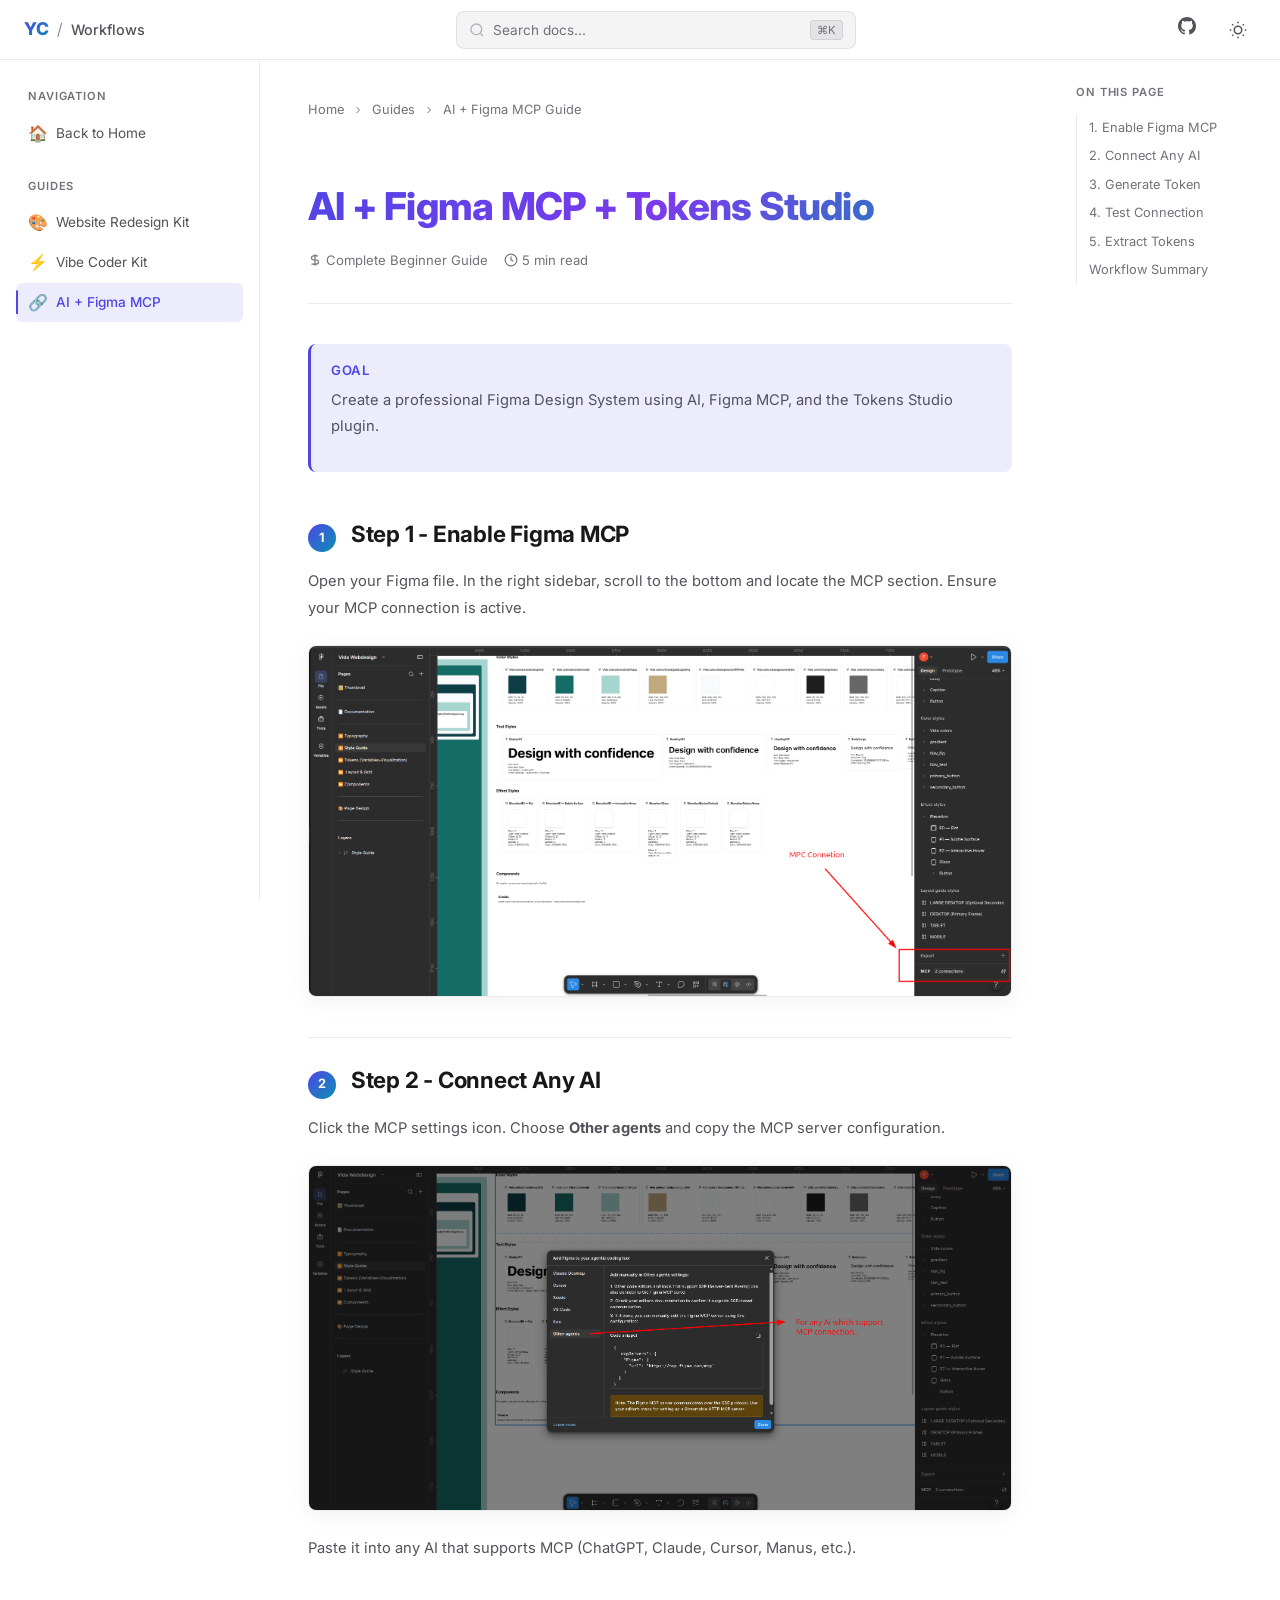
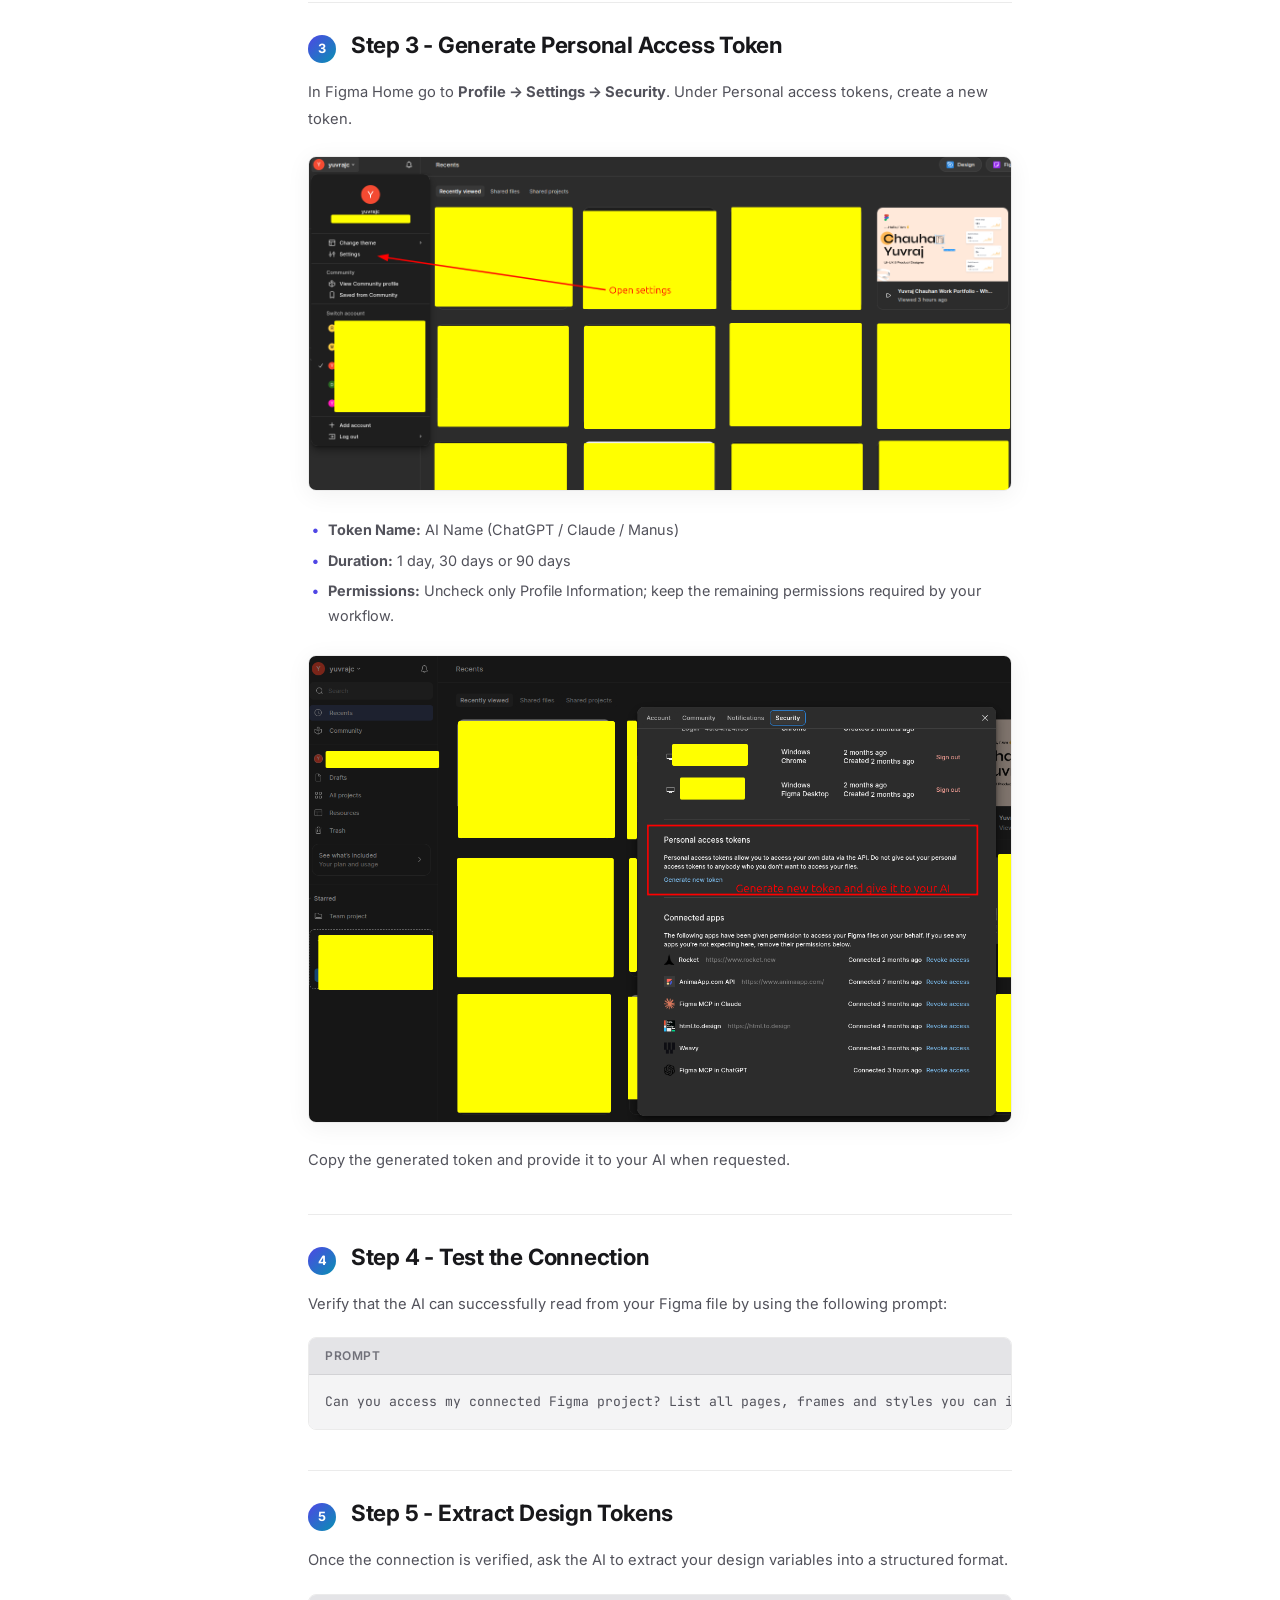
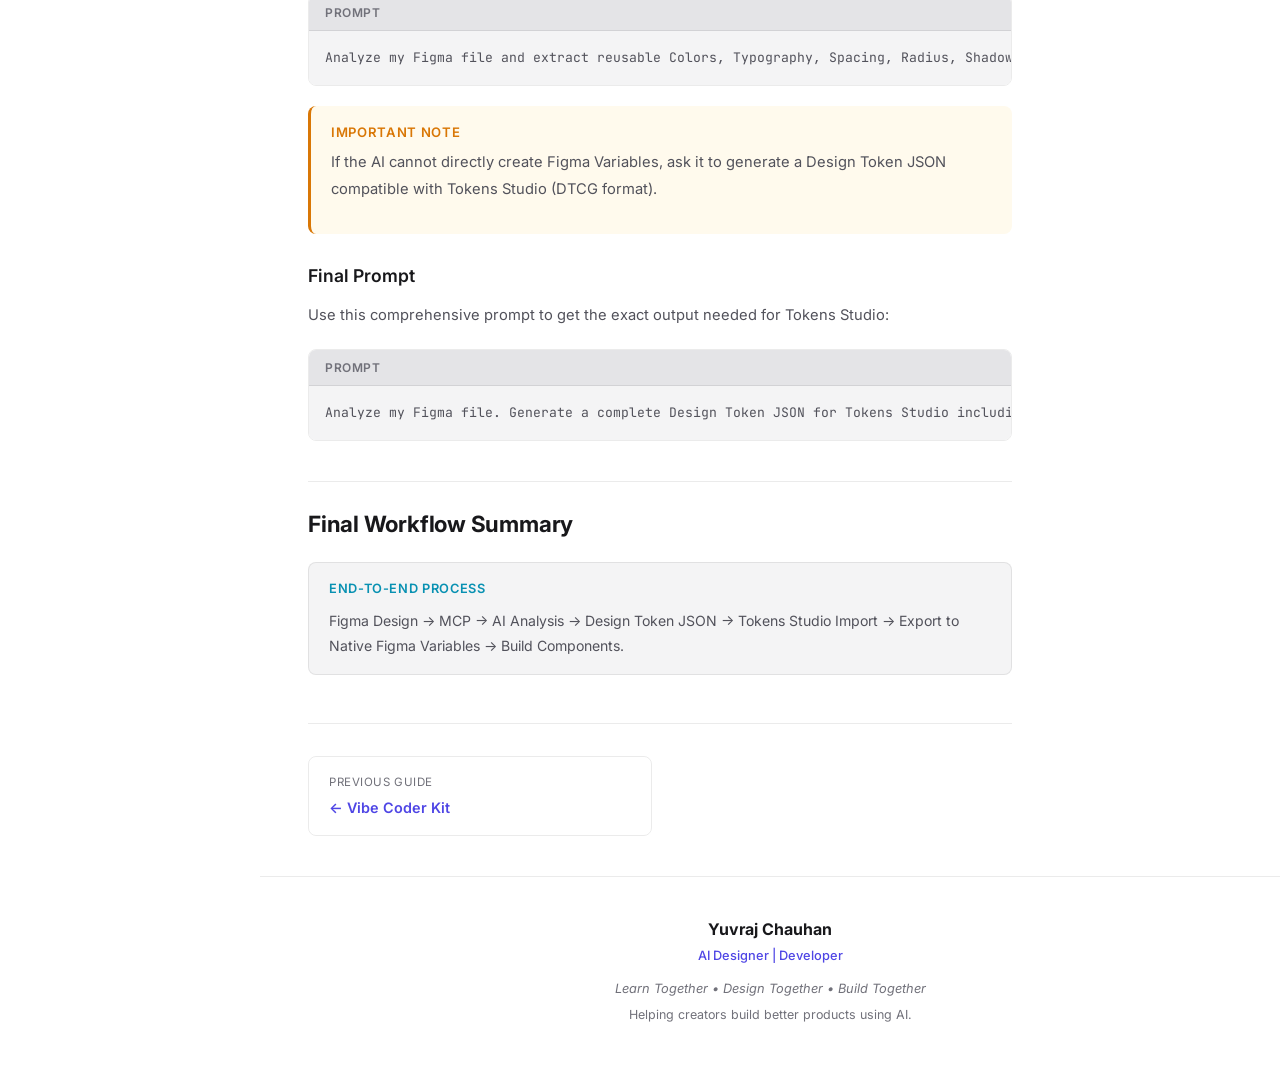
==== guides/ai-figma-mcp.html @ 5a309671 "first-commit-project" ====
<!DOCTYPE html>
<html lang="en" data-theme="dark">

<head>
  <meta charset="UTF-8">
  <meta name="viewport" content="width=device-width, initial-scale=1.0">
  <title>AI + Figma MCP Guide | Yuvraj Chauhan</title>
  <meta name="description"
    content="Complete Beginner Guide: Create a professional Figma Design System using AI, Figma MCP and the Tokens Studio plugin.">
  <link rel="stylesheet" href="../style.css">
  <link rel="stylesheet" href="guide-template.css">
</head>

<body>

  <div id="progress-bar"></div>

  <!-- ========== NAVBAR ========== -->
  <nav class="navbar" id="navbar">
    <div class="navbar-left">
      <button class="mobile-menu-btn" id="mobile-menu-btn" aria-label="Toggle menu">
        <svg width="20" height="20" viewBox="0 0 24 24" fill="none" stroke="currentColor" stroke-width="2">
          <path d="M3 12h18M3 6h18M3 18h18" />
        </svg>
      </button>
      <a class="logo" href="../index.html">YC</a>
      <span class="logo-divider">/</span>
      <span class="logo-text">Workflows</span>
    </div>
    <div class="navbar-center">
      <button class="search-trigger" id="search-trigger" aria-label="Search">
        <svg viewBox="0 0 24 24" fill="none" stroke="currentColor" stroke-width="2">
          <circle cx="11" cy="11" r="8" />
          <path d="m21 21-4.35-4.35" />
        </svg>
        <span>Search docs...</span>
        <kbd>⌘K</kbd>
      </button>
    </div>
    <div class="navbar-right">
      <a href="#" onclick="alert('GitHub projects coming soon!'); return false;" class="nav-link-top" title="GitHub projects coming soon...">
        <svg width="18" height="18" viewBox="0 0 24 24" fill="currentColor">
          <path
            d="M12 0C5.37 0 0 5.37 0 12c0 5.31 3.435 9.795 8.205 11.385.6.105.825-.255.825-.57 0-.285-.015-1.23-.015-2.235-3.015.555-3.795-.735-4.035-1.41-.135-.345-.72-1.41-1.23-1.695-.42-.225-1.02-.78-.015-.795.945-.015 1.62.87 1.845 1.23 1.08 1.815 2.805 1.305 3.495.99.105-.78.42-1.305.765-1.605-2.67-.3-5.46-1.335-5.46-5.925 0-1.305.465-2.385 1.23-3.225-.12-.3-.54-1.53.12-3.18 0 0 1.005-.315 3.3 1.23.96-.27 1.98-.405 3-.405s2.04.135 3 .405c2.295-1.56 3.3-1.23 3.3-1.23.66 1.65.24 2.88.12 3.18.765.84 1.23 1.905 1.23 3.225 0 4.605-2.805 5.625-5.475 5.925.435.375.81 1.095.81 2.22 0 1.605-.015 2.895-.015 3.3 0 .315.225.69.825.57A12.02 12.02 0 0 0 24 12c0-6.63-5.37-12-12-12z" />
        </svg>
      </a>
      <button class="theme-toggle" id="theme-toggle" aria-label="Toggle theme">
        <svg class="icon-moon" width="18" height="18" viewBox="0 0 24 24" fill="none" stroke="currentColor"
          stroke-width="2">
          <path d="M21 12.79A9 9 0 1 1 11.21 3 7 7 0 0 0 21 12.79z" />
        </svg>
        <svg class="icon-sun" width="18" height="18" viewBox="0 0 24 24" fill="none" stroke="currentColor"
          stroke-width="2" style="display:none">
          <circle cx="12" cy="12" r="5" />
          <path
            d="M12 1v2M12 21v2M4.22 4.22l1.42 1.42M18.36 18.36l1.42 1.42M1 12h2M21 12h2M4.22 19.78l1.42-1.42M18.36 5.64l1.42-1.42" />
        </svg>
      </button>
    </div>
  </nav>

  <div class="sidebar-overlay" id="sidebar-overlay"></div>

  <!-- ========== LAYOUT ========== -->
  <div class="layout">

    <aside class="sidebar-left" id="sidebar-left">
      <nav>
        <div class="nav-section">
          <span class="nav-label">Navigation</span>
          <a href="../index.html" class="sidebar-link">
            <span class="sidebar-link-icon">🏠</span> Back to Home
          </a>
        </div>
        <div class="nav-section">
          <span class="nav-label">Guides</span>
          <a href="website-redesign.html" class="sidebar-link">
            <span class="sidebar-link-icon">🎨</span> Website Redesign Kit
          </a>
          <a href="vibe-coder.html" class="sidebar-link">
            <span class="sidebar-link-icon">⚡</span> Vibe Coder Kit
          </a>
          <a href="ai-figma-mcp.html" class="sidebar-link active">
            <span class="sidebar-link-icon">🔗</span> AI + Figma MCP
          </a>
        </div>
      </nav>
    </aside>

    <main class="content guide-content" id="main-content">
      <div class="guide-breadcrumb">
        <a href="../index.html">Home</a>
        <svg viewBox="0 0 24 24" fill="none" stroke="currentColor" stroke-width="2">
          <path d="m9 18 6-6-6-6" />
        </svg>
        <span>Guides</span>
        <svg viewBox="0 0 24 24" fill="none" stroke="currentColor" stroke-width="2">
          <path d="m9 18 6-6-6-6" />
        </svg>
        <span>AI + Figma MCP Guide</span>
      </div>

      <header class="guide-header">
        <h1>AI + Figma MCP + Tokens Studio</h1>
        <div class="guide-meta">
          <span><svg width="14" height="14" viewBox="0 0 24 24" fill="none" stroke="currentColor" stroke-width="2">
              <path d="M12 2v20M17 5H9.5a3.5 3.5 0 0 0 0 7h5a3.5 3.5 0 0 1 0 7H6" />
            </svg> Complete Beginner Guide</span>
          <span><svg width="14" height="14" viewBox="0 0 24 24" fill="none" stroke="currentColor" stroke-width="2">
              <circle cx="12" cy="12" r="10" />
              <polyline points="12 6 12 12 16 14" />
            </svg> 5 min read</span>
        </div>
      </header>

      <div class="callout callout-info">
        <div class="callout-title">Goal</div>
        <p>Create a professional Figma Design System using AI, Figma MCP, and the Tokens Studio plugin.</p>
      </div>

      <h2 id="step-1"><span class="step-number">1</span> Step 1 - Enable Figma MCP</h2>
      <p>Open your Figma file. In the right sidebar, scroll to the bottom and locate the MCP section. Ensure your MCP
        connection is active.</p>
      <div class="guide-image"><img src="../images/MCP.png" alt="Enable Figma MCP"></div>

      <h2 id="step-2"><span class="step-number">2</span> Step 2 - Connect Any AI</h2>
      <p>Click the MCP settings icon. Choose <strong>Other agents</strong> and copy the MCP server configuration.</p>
      <div class="guide-image"><img src="../images/select_MCP_agent.png" alt="Select MCP Agent"></div>
      <p>Paste it into any AI that supports MCP (ChatGPT, Claude, Cursor, Manus, etc.).</p>

      <h2 id="step-3"><span class="step-number">3</span> Step 3 - Generate Personal Access Token</h2>
      <p>In Figma Home go to <strong>Profile → Settings → Security</strong>. Under Personal access tokens, create a new
        token.</p>
      <div class="guide-image"><img src="../images/open_Setting.png" alt="Open Settings"></div>
      <ul>
        <li><strong>Token Name:</strong> AI Name (ChatGPT / Claude / Manus)</li>
        <li><strong>Duration:</strong> 1 day, 30 days or 90 days</li>
        <li><strong>Permissions:</strong> Uncheck only Profile Information; keep the remaining permissions required by
          your workflow.</li>
      </ul>
      <div class="guide-image"><img src="../images/generate_token.png" alt="Generate Token"></div>
      <p>Copy the generated token and provide it to your AI when requested.</p>

      <h2 id="step-4"><span class="step-number">4</span> Step 4 - Test the Connection</h2>
      <p>Verify that the AI can successfully read from your Figma file by using the following prompt:</p>

      <div class="code-block">
        <div class="code-block-header">
          <span class="lang">Prompt</span>
        </div>
        <pre><code>Can you access my connected Figma project? List all pages, frames and styles you can inspect.</code></pre>
      </div>

      <h2 id="step-5"><span class="step-number">5</span> Step 5 - Extract Design Tokens</h2>
      <p>Once the connection is verified, ask the AI to extract your design variables into a structured format.</p>

      <div class="code-block">
        <div class="code-block-header">
          <span class="lang">Prompt</span>
        </div>
        <pre><code>Analyze my Figma file and extract reusable Colors, Typography, Spacing, Radius, Shadows and Opacity as design tokens.</code></pre>
      </div>

      <div class="callout callout-warning">
        <div class="callout-title">Important Note</div>
        <p>If the AI cannot directly create Figma Variables, ask it to generate a Design Token JSON compatible with
          Tokens Studio (DTCG format).</p>
      </div>

      <h3 id="final-prompt">Final Prompt</h3>
      <p>Use this comprehensive prompt to get the exact output needed for Tokens Studio:</p>

      <div class="code-block">
        <div class="code-block-header">
          <span class="lang">Prompt</span>
        </div>
        <pre><code>Analyze my Figma file. Generate a complete Design Token JSON for Tokens Studio including Colors, Typography, Spacing, Radius, Shadows and Opacity. Use semantic naming conventions and output only valid JSON.</code></pre>
      </div>

      <h2 id="workflow-summary">Final Workflow Summary</h2>
      <div class="deliverable">
        <div class="deliverable-title">End-to-End Process</div>
        <p>Figma Design → MCP → AI Analysis → Design Token JSON → Tokens Studio Import → Export to Native Figma
          Variables → Build Components.</p>
      </div>

      <div class="guide-nav">
        <a href="vibe-coder.html" class="guide-nav-item prev">
          <div class="guide-nav-label">Previous Guide</div>
          <div class="guide-nav-title">← Vibe Coder Kit</div>
        </a>
        <div class="guide-nav-item next" style="visibility:hidden"></div>
      </div>
    </main>

    <aside class="sidebar-right" id="sidebar-right">
      <span class="toc-title">On This Page</span>
      <a href="#step-1" class="toc-link" data-toc="step-1">1. Enable Figma MCP</a>
      <a href="#step-2" class="toc-link" data-toc="step-2">2. Connect Any AI</a>
      <a href="#step-3" class="toc-link" data-toc="step-3">3. Generate Token</a>
      <a href="#step-4" class="toc-link" data-toc="step-4">4. Test Connection</a>
      <a href="#step-5" class="toc-link" data-toc="step-5">5. Extract Tokens</a>
      <a href="#workflow-summary" class="toc-link" data-toc="workflow-summary">Workflow Summary</a>
    </aside>

  </div>

  <footer class="footer" id="footer">
    <p class="footer-brand">Yuvraj Chauhan</p>
    <p class="footer-role">AI Designer | Developer</p>
    <p class="footer-tagline">Learn Together • Design Together • Build Together</p>
    <p class="footer-desc">Helping creators build better products using AI.</p>
  </footer>

  <script src="../app.js"></script>
</body>

</html>
---- style.css ----
/* ========== IMPORTS ========== */
@import url('https://fonts.googleapis.com/css2?family=Inter:wght@300;400;500;600;700;800;900&family=JetBrains+Mono:wght@400;500;600&display=swap');

/* ========== CSS VARIABLES ========== */
:root {
  --font-sans: 'Inter', -apple-system, BlinkMacSystemFont, sans-serif;
  --font-mono: 'JetBrains Mono', monospace;
  --radius: 12px;
  --radius-sm: 8px;
  --radius-xs: 6px;
  --sidebar-w: 260px;
  --toc-w: 220px;
  --navbar-h: 60px;
  --transition: 0.3s cubic-bezier(0.4, 0, 0.2, 1);
}

[data-theme="dark"] {
  --bg-0: #09090B;
  --bg-1: #111113;
  --bg-2: #18181B;
  --bg-card: #141418;
  --bg-card-hover: #1a1a1f;
  --border: rgba(255,255,255,0.06);
  --border-hover: rgba(255,255,255,0.12);
  --text-1: #FAFAFA;
  --text-2: #A1A1AA;
  --text-3: #71717A;
  --primary: #6366F1;
  --primary-hover: #818CF8;
  --primary-glow: rgba(99,102,241,0.15);
  --accent: #22D3EE;
  --accent-hover: #67E8F9;
  --accent-glow: rgba(34,211,238,0.12);
  --gradient-1: linear-gradient(135deg, #6366F1, #22D3EE);
  --gradient-2: linear-gradient(135deg, #6366F1 0%, #8B5CF6 50%, #22D3EE 100%);
  --shadow-card: 0 4px 24px rgba(0,0,0,0.3);
  --shadow-lg: 0 8px 40px rgba(0,0,0,0.4);
  --navbar-bg: rgba(9,9,11,0.8);
  --overlay: rgba(0,0,0,0.6);
  --tag-bg: rgba(99,102,241,0.1);
  --tag-border: rgba(99,102,241,0.2);
  --success: #34D399;
  --warning: #FBBF24;
}

[data-theme="light"] {
  --bg-0: #FFFFFF;
  --bg-1: #F4F4F5;
  --bg-2: #E4E4E7;
  --bg-card: #FFFFFF;
  --bg-card-hover: #FAFAFA;
  --border: rgba(0,0,0,0.08);
  --border-hover: rgba(0,0,0,0.15);
  --text-1: #18181B;
  --text-2: #52525B;
  --text-3: #71717A;
  --primary: #4F46E5;
  --primary-hover: #6366F1;
  --primary-glow: rgba(79,70,229,0.1);
  --accent: #0891B2;
  --accent-hover: #06B6D4;
  --accent-glow: rgba(8,145,178,0.08);
  --gradient-1: linear-gradient(135deg, #4F46E5, #0891B2);
  --gradient-2: linear-gradient(135deg, #4F46E5 0%, #7C3AED 50%, #0891B2 100%);
  --shadow-card: 0 4px 24px rgba(0,0,0,0.06);
  --shadow-lg: 0 8px 40px rgba(0,0,0,0.1);
  --navbar-bg: rgba(255,255,255,0.8);
  --overlay: rgba(0,0,0,0.4);
  --tag-bg: rgba(79,70,229,0.06);
  --tag-border: rgba(79,70,229,0.15);
  --success: #059669;
  --warning: #D97706;
}

/* ========== RESET ========== */
*, *::before, *::after { margin: 0; padding: 0; box-sizing: border-box; }
html { 
  scroll-behavior: smooth; 
  scroll-padding-top: calc(var(--navbar-h) + 24px);
  overflow-x: hidden;
  width: 100vw;
  max-width: 100%;
}
body {
  font-family: var(--font-sans);
  background: var(--bg-0);
  color: var(--text-1);
  line-height: 1.6;
  -webkit-font-smoothing: antialiased;
  overflow-x: hidden;
  width: 100%;
  max-width: 100%;
  transition: background var(--transition), color var(--transition);
}
a { color: inherit; text-decoration: none; }
button { font-family: inherit; cursor: pointer; border: none; background: none; }
img { max-width: 100%; display: block; }
ul, ol { list-style: none; }

/* ========== SCROLLBAR ========== */
::-webkit-scrollbar { width: 6px; }
::-webkit-scrollbar-track { background: transparent; }
::-webkit-scrollbar-thumb { background: var(--border-hover); border-radius: 3px; }
::-webkit-scrollbar-thumb:hover { background: var(--text-3); }

/* ========== PROGRESS BAR ========== */
#progress-bar {
  position: fixed; top: 0; left: 0; height: 2px; z-index: 1001;
  background: var(--gradient-1);
  width: 0%; transition: width 0.1s linear;
  box-shadow: 0 0 10px var(--primary-glow);
}

/* ========== NAVBAR ========== */
.navbar {
  position: fixed; top: 0; left: 0; right: 0; height: var(--navbar-h);
  background: var(--navbar-bg); backdrop-filter: blur(16px); -webkit-backdrop-filter: blur(16px);
  border-bottom: 1px solid var(--border); z-index: 1000;
  display: flex; align-items: center; justify-content: space-between;
  padding: 0 24px;
}
.navbar-left { display: flex; align-items: center; gap: 8px; }
.logo {
  font-weight: 800; font-size: 1.1rem; color: var(--text-1);
  background: var(--gradient-1); -webkit-background-clip: text; -webkit-text-fill-color: transparent;
  background-clip: text;
}
.logo-divider { color: var(--text-3); font-weight: 300; }
.logo-text { color: var(--text-2); font-size: 0.9rem; font-weight: 500; }
.mobile-menu-btn {
  display: none; font-size: 1.2rem; color: var(--text-2); padding: 4px;
}
.navbar-center { flex: 1; max-width: 400px; margin: 0 24px; }
.search-trigger {
  width: 100%; display: flex; align-items: center; gap: 8px;
  padding: 8px 12px; background: var(--bg-1); border: 1px solid var(--border);
  border-radius: var(--radius-sm); color: var(--text-3); font-size: 0.85rem;
  transition: border-color var(--transition), background var(--transition);
}
.search-trigger:hover { border-color: var(--border-hover); background: var(--bg-2); }
.search-trigger svg { width: 16px; height: 16px; opacity: 0.5; }
.search-trigger span { flex: 1; text-align: left; }
.search-trigger kbd {
  font-family: var(--font-sans); font-size: 0.7rem; padding: 2px 6px;
  background: var(--bg-2); border: 1px solid var(--border); border-radius: 4px;
  color: var(--text-3);
}
.navbar-right { display: flex; align-items: center; gap: 12px; }
.nav-link-top {
  font-size: 0.85rem; color: var(--text-2); padding: 6px 12px;
  border-radius: var(--radius-xs); transition: color var(--transition), background var(--transition);
}
.nav-link-top:hover { color: var(--text-1); background: var(--bg-1); }
.theme-toggle {
  width: 36px; height: 36px; display: flex; align-items: center; justify-content: center;
  border-radius: var(--radius-sm); color: var(--text-2); font-size: 1.1rem;
  transition: background var(--transition), color var(--transition);
}
.theme-toggle:hover { background: var(--bg-1); color: var(--text-1); }

/* ========== LAYOUT ========== */
.layout {
  display: flex; max-width: 1440px; margin: 0 auto;
  padding-top: var(--navbar-h);
}

/* ========== LEFT SIDEBAR ========== */
.sidebar-left {
  width: var(--sidebar-w); min-width: var(--sidebar-w);
  position: sticky; top: var(--navbar-h); height: calc(100vh - var(--navbar-h));
  overflow-y: auto; padding: 24px 16px; border-right: 1px solid var(--border);
  transition: transform var(--transition);
}
.nav-section { margin-bottom: 20px; }
.nav-label {
  display: block; font-size: 0.7rem; font-weight: 600; text-transform: uppercase;
  letter-spacing: 0.08em; color: var(--text-3); padding: 4px 12px; margin-bottom: 4px;
}
.sidebar-link {
  display: flex; align-items: center; gap: 8px;
  padding: 7px 12px; font-size: 0.85rem; color: var(--text-2);
  border-radius: var(--radius-xs); transition: all var(--transition);
  position: relative;
}
.sidebar-link:hover { color: var(--text-1); background: var(--bg-1); }
.sidebar-link.active {
  color: var(--primary); background: var(--primary-glow);
  font-weight: 500;
}
.sidebar-link.active::before {
  content: ''; position: absolute; left: 0; top: 50%; transform: translateY(-50%);
  width: 2px; height: 60%; background: var(--primary); border-radius: 2px;
}
.sidebar-link-icon { font-size: 1rem; width: 20px; text-align: center; }

/* ========== MAIN CONTENT ========== */
.content {
  flex: 1; min-width: 0; padding: 40px 48px;
  max-width: calc(100% - var(--sidebar-w) - var(--toc-w));
}

/* ========== RIGHT SIDEBAR (TOC) ========== */
.sidebar-right {
  width: var(--toc-w); min-width: var(--toc-w);
  position: sticky; top: var(--navbar-h); height: calc(100vh - var(--navbar-h));
  overflow-y: auto; padding: 24px 16px;
}
.toc-title {
  display: block; font-size: 0.7rem; font-weight: 600; text-transform: uppercase;
  letter-spacing: 0.08em; color: var(--text-3); margin-bottom: 12px;
}
.toc-link {
  display: block; font-size: 0.8rem; color: var(--text-3); padding: 4px 12px;
  border-left: 1px solid var(--border); transition: all var(--transition);
}
.toc-link:hover { color: var(--text-2); border-color: var(--text-3); }
.toc-link.active { color: var(--primary); border-color: var(--primary); }

/* ========== HERO SECTION ========== */
.hero {
  text-align: center; padding: 60px 0 80px; position: relative;
}
.hero::before {
  content: ''; position: absolute; top: -40px; left: 50%; transform: translateX(-50%);
  width: 100%; max-width: 600px; height: 400px;
  background: radial-gradient(ellipse, var(--primary-glow) 0%, transparent 70%);
  pointer-events: none; z-index: 0;
}
.hero-badge {
  display: inline-flex; align-items: center; gap: 6px;
  padding: 6px 16px; background: var(--tag-bg); border: 1px solid var(--tag-border);
  border-radius: 100px; font-size: 0.8rem; color: var(--primary); font-weight: 500;
  margin-bottom: 24px; position: relative; z-index: 1;
}
.hero-badge-dot {
  width: 6px; height: 6px; background: var(--success); border-radius: 50%;
  animation: pulse-dot 2s ease infinite;
}
@keyframes pulse-dot {
  0%, 100% { opacity: 1; transform: scale(1); }
  50% { opacity: 0.5; transform: scale(1.5); }
}
.hero h1 {
  font-size: clamp(2.5rem, 5vw, 4rem); font-weight: 800; line-height: 1.1;
  background: var(--gradient-2); -webkit-background-clip: text; -webkit-text-fill-color: transparent;
  background-clip: text; margin-bottom: 12px; position: relative; z-index: 1;
  letter-spacing: -0.02em;
}
.hero-subtitle {
  font-size: 1.1rem; color: var(--text-2); font-weight: 500;
  margin-bottom: 20px; position: relative; z-index: 1;
}
.hero-subtitle span { color: var(--accent); }
.hero p {
  max-width: 560px; margin: 0 auto 32px; color: var(--text-3);
  font-size: 1rem; line-height: 1.7; position: relative; z-index: 1;
}
.hero-buttons {
  display: flex; gap: 12px; justify-content: center; flex-wrap: wrap;
  position: relative; z-index: 1;
}

/* ========== BUTTONS ========== */
.btn {
  display: inline-flex; align-items: center; gap: 8px;
  padding: 10px 22px; font-size: 0.9rem; font-weight: 500;
  border-radius: var(--radius-sm); transition: all var(--transition);
  position: relative; overflow: hidden;
}
.btn-primary {
  background: var(--primary); color: #fff;
  box-shadow: 0 2px 12px var(--primary-glow);
}
.btn-primary:hover {
  background: var(--primary-hover); transform: translateY(-1px);
  box-shadow: 0 4px 20px var(--primary-glow);
}
.btn-secondary {
  background: var(--bg-1); color: var(--text-2);
  border: 1px solid var(--border);
}
.btn-secondary:hover {
  background: var(--bg-2); color: var(--text-1);
  border-color: var(--border-hover); transform: translateY(-1px);
}
.btn-ghost {
  color: var(--primary); padding: 10px 4px;
}
.btn-ghost:hover { color: var(--primary-hover); }
.btn svg { width: 16px; height: 16px; }

/* ========== SECTIONS ========== */
.section {
  padding: 64px 0; position: relative;
}
.section + .section { border-top: 1px solid var(--border); }
.section-label {
  display: inline-flex; align-items: center; gap: 6px;
  font-size: 0.75rem; font-weight: 600; text-transform: uppercase;
  letter-spacing: 0.1em; color: var(--primary); margin-bottom: 12px;
}
.section-title {
  font-size: clamp(1.5rem, 3vw, 2rem); font-weight: 700;
  margin-bottom: 16px; letter-spacing: -0.01em;
}
.section-desc {
  color: var(--text-3); font-size: 1rem; max-width: 600px;
  line-height: 1.7; margin-bottom: 32px;
}

/* ========== INTRO SECTION ========== */
.intro-quote {
  font-size: 1.25rem; font-weight: 600; color: var(--text-1); line-height: 1.5;
  margin-bottom: 24px; position: relative; padding-left: 20px;
  border-left: 3px solid var(--primary);
}
.intro-text { color: var(--text-2); font-size: 0.95rem; line-height: 1.8; margin-bottom: 16px; }

/* ========== RESOURCE CARDS ========== */
.cards-grid {
  display: grid; grid-template-columns: repeat(auto-fill, minmax(300px, 1fr));
  gap: 20px;
}
.resource-card {
  background: var(--bg-card); border: 1px solid var(--border);
  border-radius: var(--radius); padding: 28px; position: relative;
  transition: all var(--transition); overflow: hidden;
}
.resource-card::before {
  content: ''; position: absolute; top: 0; left: 0; right: 0; height: 2px;
  background: var(--gradient-1); opacity: 0; transition: opacity var(--transition);
}
.resource-card:hover {
  border-color: var(--border-hover); background: var(--bg-card-hover);
  transform: translateY(-2px); box-shadow: var(--shadow-card);
}
.resource-card:hover::before { opacity: 1; }
.card-emoji { font-size: 1.5rem; margin-bottom: 16px; display: block; }
.card-sparkle {
  font-size: 0.8rem; color: var(--accent); font-weight: 500;
  margin-bottom: 8px; display: flex; align-items: center; gap: 4px;
}
.card-title {
  font-size: 1.15rem; font-weight: 700; margin-bottom: 12px;
  color: var(--text-1);
}
.card-tags {
  display: flex; flex-wrap: wrap; gap: 6px; margin-bottom: 16px;
}
.card-tag {
  padding: 3px 10px; font-size: 0.72rem; font-weight: 500;
  background: var(--tag-bg); border: 1px solid var(--tag-border);
  border-radius: 100px; color: var(--primary);
}
.card-desc {
  font-size: 0.85rem; color: var(--text-3); line-height: 1.6;
  margin-bottom: 20px;
}
.card-btn {
  display: inline-flex; align-items: center; gap: 6px;
  font-size: 0.85rem; font-weight: 600; color: var(--primary);
  transition: all var(--transition);
}
.card-btn:hover { color: var(--primary-hover); gap: 10px; }

/* ========== ABOUT SECTION ========== */
.about-grid {
  display: grid; grid-template-columns: auto 1fr; gap: 32px;
  align-items: start;
}
.about-avatar {
  width: 80px; height: 80px; border-radius: 50%; overflow: hidden;
  background: var(--gradient-1); display: flex; align-items: center;
  justify-content: center; font-size: 2rem; font-weight: 800; color: #fff;
  box-shadow: 0 0 0 3px var(--bg-0), 0 0 0 5px var(--primary);
}
.about-content .about-name { font-size: 1.25rem; font-weight: 700; margin-bottom: 2px; }
.about-content .about-role { color: var(--primary); font-size: 0.85rem; font-weight: 500; margin-bottom: 16px; }
.about-content p { color: var(--text-2); font-size: 0.92rem; line-height: 1.7; margin-bottom: 12px; }

/* ========== COMMUNITY SECTION ========== */
.community-banner {
  background: var(--bg-1); border: 1px solid var(--border);
  border-radius: var(--radius); padding: 40px; text-align: center;
  position: relative; overflow: hidden;
}
.community-banner::before {
  content: ''; position: absolute; inset: 0;
  background: radial-gradient(ellipse at center, var(--primary-glow) 0%, transparent 70%);
  pointer-events: none;
}
.community-tagline {
  font-size: 0.85rem; font-weight: 600; color: var(--accent);
  margin-bottom: 12px; position: relative;
}
.community-banner h2 {
  font-size: 1.5rem; font-weight: 700; margin-bottom: 16px; position: relative;
}
.community-banner p {
  color: var(--text-2); font-size: 0.92rem; max-width: 520px;
  margin: 0 auto; line-height: 1.7; position: relative;
}

/* ========== CONTACT CTA ========== */
.cta-box {
  background: var(--bg-1); border: 1px solid var(--border);
  border-radius: var(--radius); padding: 40px; text-align: center;
  position: relative; overflow: hidden;
}
.cta-box::before {
  content: ''; position: absolute; inset: -1px;
  background: var(--gradient-1); border-radius: var(--radius); z-index: -1;
  opacity: 0; transition: opacity var(--transition);
}
.cta-box:hover::before { opacity: 0.15; }
.cta-box h2 { font-size: 1.5rem; font-weight: 700; margin-bottom: 8px; }
.cta-subtitle { color: var(--accent); font-weight: 600; font-size: 1.1rem; margin-bottom: 16px; }
.cta-box p { color: var(--text-2); font-size: 0.92rem; max-width: 480px; margin: 0 auto 24px; line-height: 1.7; }

/* ========== FOOTER ========== */
.footer {
  border-top: 1px solid var(--border); padding: 40px 48px;
  margin-left: var(--sidebar-w); text-align: center;
}
.footer-brand { font-weight: 700; font-size: 1rem; margin-bottom: 4px; }
.footer-role { color: var(--primary); font-size: 0.8rem; font-weight: 500; margin-bottom: 12px; }
.footer-tagline { color: var(--text-3); font-size: 0.8rem; font-style: italic; margin-bottom: 6px; }
.footer-desc { color: var(--text-3); font-size: 0.78rem; }

/* ========== SEARCH MODAL ========== */
.search-modal {
  position: fixed; inset: 0; z-index: 2000; display: flex;
  align-items: flex-start; justify-content: center; padding-top: 20vh;
  background: var(--overlay); backdrop-filter: blur(8px);
  opacity: 0; visibility: hidden; transition: all var(--transition);
}
.search-modal.active { opacity: 1; visibility: visible; }
.search-box {
  width: 90%; max-width: 520px; background: var(--bg-1);
  border: 1px solid var(--border); border-radius: var(--radius);
  box-shadow: var(--shadow-lg); overflow: hidden;
  transform: translateY(-10px); transition: transform var(--transition);
}
.search-modal.active .search-box { transform: translateY(0); }
.search-input-wrap {
  display: flex; align-items: center; gap: 12px; padding: 16px 20px;
  border-bottom: 1px solid var(--border);
}
.search-input-wrap svg { width: 20px; height: 20px; color: var(--text-3); flex-shrink: 0; }
.search-input {
  flex: 1; background: none; border: none; outline: none;
  font-size: 1rem; color: var(--text-1); font-family: var(--font-sans);
}
.search-input::placeholder { color: var(--text-3); }
.search-results { padding: 8px; max-height: 300px; overflow-y: auto; }
.search-result-item {
  display: flex; align-items: center; gap: 12px; padding: 10px 12px;
  border-radius: var(--radius-xs); cursor: pointer; transition: background var(--transition);
}
.search-result-item:hover { background: var(--bg-2); }
.search-result-icon { font-size: 1rem; width: 24px; text-align: center; }
.search-result-text { font-size: 0.88rem; color: var(--text-2); }
.search-hint {
  padding: 12px 20px; border-top: 1px solid var(--border);
  font-size: 0.75rem; color: var(--text-3); text-align: center;
}

/* ========== MOBILE SIDEBAR OVERLAY ========== */
.sidebar-overlay {
  position: fixed; inset: 0; z-index: 999; background: var(--overlay);
  opacity: 0; visibility: hidden; transition: all var(--transition);
}
.sidebar-overlay.active { opacity: 1; visibility: visible; }

/* ========== ANIMATIONS ========== */
.reveal {
  opacity: 0; transform: translateY(20px);
  transition: opacity 0.6s ease, transform 0.6s ease;
}
.reveal.visible { opacity: 1; transform: translateY(0); }
.reveal-delay-1 { transition-delay: 0.1s; }
.reveal-delay-2 { transition-delay: 0.2s; }
.reveal-delay-3 { transition-delay: 0.3s; }

@keyframes float {
  0%, 100% { transform: translateY(0); }
  50% { transform: translateY(-8px); }
}
@keyframes shimmer {
  0% { background-position: -200% center; }
  100% { background-position: 200% center; }
}

/* ========== RESPONSIVE ========== */
@media (max-width: 1100px) {
  .sidebar-right { display: none; }
  .content { max-width: calc(100% - var(--sidebar-w)); }
}
@media (max-width: 768px) {
  .sidebar-left {
    position: fixed; top: var(--navbar-h); left: 0; bottom: 0;
    z-index: 999; background: var(--bg-0); transform: translateX(-100%);
  }
  .sidebar-left.open { transform: translateX(0); }
  .content { max-width: 100%; padding: 24px 20px; }
  .footer { margin-left: 0; padding: 32px 20px; }
  .mobile-menu-btn { display: flex; }
  .navbar-center { display: none; }
  .cards-grid { grid-template-columns: 1fr; }
  .about-grid { grid-template-columns: 1fr; text-align: center; }
  .about-avatar { margin: 0 auto; }
  .hero h1 { font-size: 2.2rem; }
  .hero-buttons { flex-direction: column; align-items: center; }
  .community-banner, .cta-box { padding: 28px 20px; }
}
---- guides/guide-template.css ----
/* ========== GUIDE PAGE SPECIFIC STYLES ========== */
.guide-header {
  padding: 40px 0 32px;
  border-bottom: 1px solid var(--border);
  margin-bottom: 40px;
}
.guide-breadcrumb {
  display: flex; align-items: center; gap: 8px;
  font-size: 0.8rem; color: var(--text-3); margin-bottom: 16px;
}
.guide-breadcrumb a { color: var(--text-3); transition: color var(--transition); }
.guide-breadcrumb a:hover { color: var(--primary); }
.guide-breadcrumb svg { width: 12px; height: 12px; }
.guide-header h1 {
  font-size: clamp(1.8rem, 3vw, 2.4rem); font-weight: 800;
  margin-bottom: 12px; letter-spacing: -0.02em;
  background: var(--gradient-2); -webkit-background-clip: text;
  -webkit-text-fill-color: transparent; background-clip: text;
}
.guide-header .guide-meta {
  display: flex; align-items: center; gap: 16px; flex-wrap: wrap;
  font-size: 0.82rem; color: var(--text-3);
}
.guide-header .guide-meta span {
  display: flex; align-items: center; gap: 4px;
}

/* Guide Content */
.guide-content h2 {
  font-size: 1.4rem; font-weight: 700; margin: 40px 0 16px;
  padding-top: 24px; border-top: 1px solid var(--border);
  letter-spacing: -0.01em;
}
.guide-content h2:first-of-type { border-top: none; margin-top: 0; }
.guide-content h3 {
  font-size: 1.1rem; font-weight: 600; margin: 28px 0 12px;
  color: var(--text-1);
}
.guide-content h4 {
  font-size: 0.95rem; font-weight: 600; margin: 20px 0 8px;
  color: var(--text-2);
}
.guide-content p {
  color: var(--text-2); font-size: 0.92rem; line-height: 1.8;
  margin-bottom: 16px;
}
.guide-content ul, .guide-content ol {
  margin: 0 0 20px 0; padding-left: 0;
}
.guide-content ul li, .guide-content ol li {
  color: var(--text-2); font-size: 0.9rem; line-height: 1.7;
  padding: 3px 0 3px 20px; position: relative;
}
.guide-content ul li::before {
  content: '•'; position: absolute; left: 4px; color: var(--primary);
  font-weight: 700;
}
.guide-content ol { counter-reset: guide-ol; }
.guide-content ol li { counter-increment: guide-ol; }
.guide-content ol li::before {
  content: counter(guide-ol) '.'; position: absolute; left: 0;
  color: var(--primary); font-weight: 600; font-size: 0.85rem;
}

/* Code Blocks */
.code-block {
  position: relative; margin: 20px 0; border-radius: var(--radius-sm);
  overflow: hidden; border: 1px solid var(--border);
}
.code-block-header {
  display: flex; align-items: center; justify-content: space-between;
  padding: 8px 16px; background: var(--bg-2); border-bottom: 1px solid var(--border);
  font-size: 0.75rem; color: var(--text-3);
}
.code-block-header .lang { font-weight: 600; text-transform: uppercase; letter-spacing: 0.05em; }
.copy-btn {
  display: flex; align-items: center; gap: 4px;
  font-size: 0.75rem; color: var(--text-3); padding: 4px 10px;
  border-radius: 4px; transition: all var(--transition);
  background: transparent; border: 1px solid transparent;
}
.copy-btn:hover { color: var(--text-1); background: var(--bg-1); border-color: var(--border); }
.copy-btn.copied { color: var(--success); }
.copy-btn svg { width: 14px; height: 14px; }
.code-block pre {
  margin: 0; padding: 16px; overflow-x: auto;
  background: var(--bg-1); font-family: var(--font-mono);
  font-size: 0.82rem; line-height: 1.7; color: var(--text-2);
}
.code-block code { font-family: var(--font-mono); }

/* Inline code */
.guide-content code:not(.code-block code) {
  font-family: var(--font-mono); font-size: 0.84em;
  padding: 2px 6px; background: var(--tag-bg);
  border: 1px solid var(--tag-border); border-radius: 4px;
  color: var(--primary);
}

/* Callout boxes */
.callout {
  padding: 16px 20px; border-radius: var(--radius-sm);
  margin: 20px 0; border-left: 3px solid;
  font-size: 0.88rem;
}
.callout-info { background: var(--primary-glow); border-color: var(--primary); }
.callout-info p { color: var(--text-2); }
.callout-tip { background: var(--accent-glow); border-color: var(--accent); }
.callout-warning { background: rgba(251,191,36,0.08); border-color: var(--warning); }
.callout-title {
  font-weight: 600; font-size: 0.82rem; text-transform: uppercase;
  letter-spacing: 0.05em; margin-bottom: 6px;
}
.callout-info .callout-title { color: var(--primary); }
.callout-tip .callout-title { color: var(--accent); }
.callout-warning .callout-title { color: var(--warning); }

/* Phase badge */
.phase-badge {
  display: inline-flex; align-items: center; gap: 6px;
  padding: 4px 12px; background: var(--primary-glow);
  border: 1px solid var(--tag-border); border-radius: 100px;
  font-size: 0.75rem; font-weight: 600; color: var(--primary);
  margin-bottom: 8px;
}

/* Deliverable box */
.deliverable {
  background: var(--bg-1); border: 1px solid var(--border);
  border-radius: var(--radius-sm); padding: 16px 20px; margin: 20px 0;
}
.deliverable-title {
  font-size: 0.8rem; font-weight: 600; color: var(--accent);
  text-transform: uppercase; letter-spacing: 0.05em; margin-bottom: 8px;
  display: flex; align-items: center; gap: 6px;
}
.deliverable p { font-size: 0.88rem; color: var(--text-2); margin: 0; }

/* Step indicator */
.step-number {
  display: inline-flex; align-items: center; justify-content: center;
  width: 28px; height: 28px; border-radius: 50%;
  background: var(--gradient-1); color: #fff;
  font-size: 0.8rem; font-weight: 700; margin-right: 10px;
  flex-shrink: 0;
}

/* Checklist */
.checklist { margin: 16px 0; }
.checklist li {
  padding: 6px 0 6px 28px; position: relative;
}
.checklist li::before {
  content: '☐'; position: absolute; left: 4px;
  color: var(--text-3); font-size: 0.9rem;
}

/* Guide nav (prev/next) */
.guide-nav {
  display: grid; grid-template-columns: 1fr 1fr; gap: 16px;
  margin-top: 48px; padding-top: 32px; border-top: 1px solid var(--border);
}
.guide-nav-item {
  padding: 16px 20px; border: 1px solid var(--border);
  border-radius: var(--radius-sm); transition: all var(--transition);
}
.guide-nav-item:hover {
  border-color: var(--border-hover); background: var(--bg-card-hover);
}
.guide-nav-label {
  font-size: 0.72rem; color: var(--text-3); text-transform: uppercase;
  letter-spacing: 0.05em; margin-bottom: 4px;
}
.guide-nav-title { font-size: 0.9rem; font-weight: 600; color: var(--primary); }
.guide-nav-item.next { text-align: right; }

/* Guide Images */
.guide-image {
  margin: 24px 0;
  border-radius: var(--radius-sm);
  border: 1px solid var(--border);
  overflow: hidden;
  box-shadow: var(--shadow-card);
}
.guide-image img {
  width: 100%;
  height: auto;
  display: block;
}

@media (max-width: 768px) {
  .guide-nav { grid-template-columns: 1fr; }
}
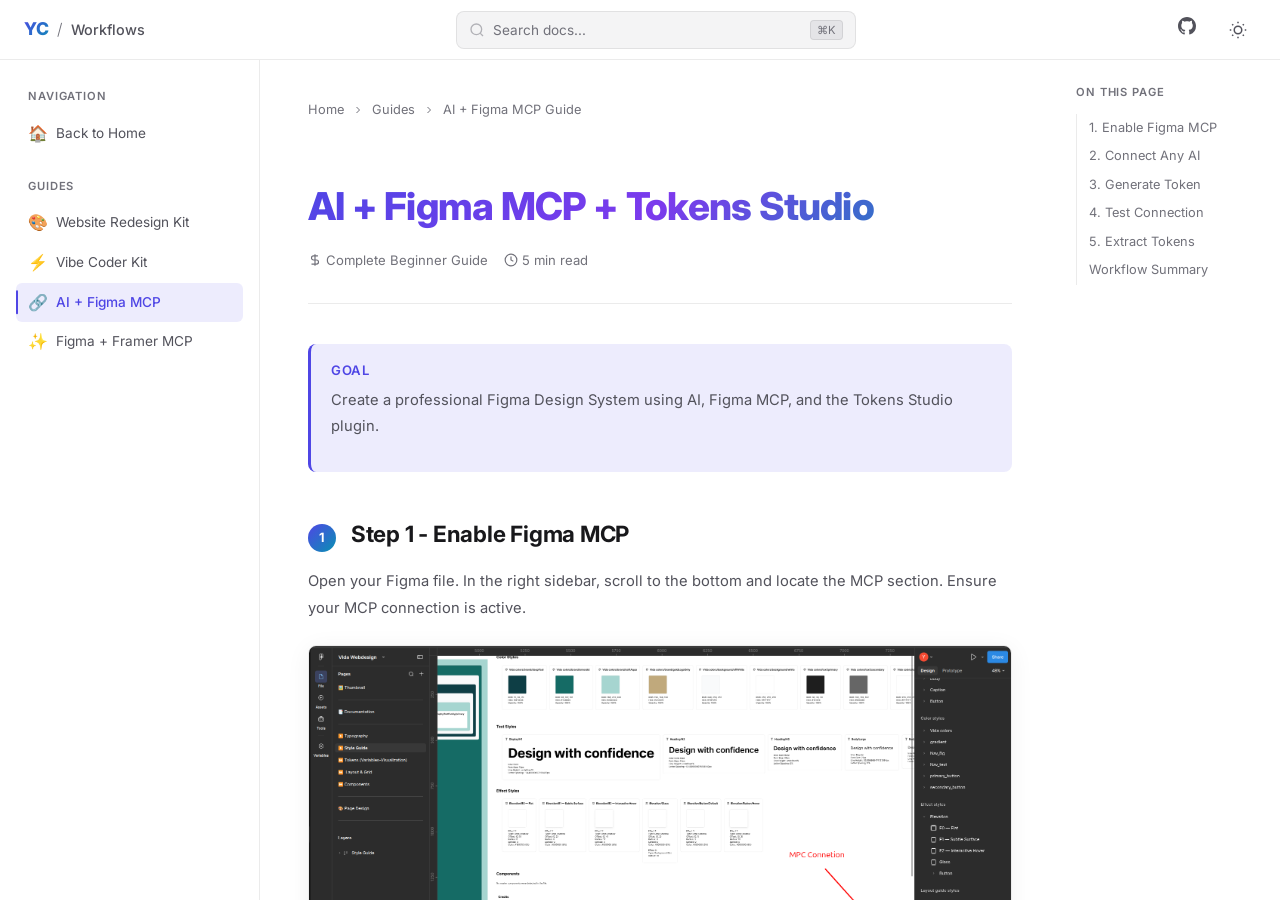
==== commit 9c93d1ef: "Updated Files" ====
--- a/guides/ai-figma-mcp.html
+++ b/guides/ai-figma-mcp.html
@@ -38,7 +38,8 @@
       </button>
     </div>
     <div class="navbar-right">
-      <a href="#" onclick="alert('GitHub projects coming soon!'); return false;" class="nav-link-top" title="GitHub projects coming soon...">
+      <a href="#" onclick="alert('GitHub projects coming soon!'); return false;" class="nav-link-top"
+        title="GitHub projects coming soon...">
         <svg width="18" height="18" viewBox="0 0 24 24" fill="currentColor">
           <path
             d="M12 0C5.37 0 0 5.37 0 12c0 5.31 3.435 9.795 8.205 11.385.6.105.825-.255.825-.57 0-.285-.015-1.23-.015-2.235-3.015.555-3.795-.735-4.035-1.41-.135-.345-.72-1.41-1.23-1.695-.42-.225-1.02-.78-.015-.795.945-.015 1.62.87 1.845 1.23 1.08 1.815 2.805 1.305 3.495.99.105-.78.42-1.305.765-1.605-2.67-.3-5.46-1.335-5.46-5.925 0-1.305.465-2.385 1.23-3.225-.12-.3-.54-1.53.12-3.18 0 0 1.005-.315 3.3 1.23.96-.27 1.98-.405 3-.405s2.04.135 3 .405c2.295-1.56 3.3-1.23 3.3-1.23.66 1.65.24 2.88.12 3.18.765.84 1.23 1.905 1.23 3.225 0 4.605-2.805 5.625-5.475 5.925.435.375.81 1.095.81 2.22 0 1.605-.015 2.895-.015 3.3 0 .315.225.69.825.57A12.02 12.02 0 0 0 24 12c0-6.63-5.37-12-12-12z" />
@@ -82,6 +83,9 @@
           </a>
           <a href="ai-figma-mcp.html" class="sidebar-link active">
             <span class="sidebar-link-icon">🔗</span> AI + Figma MCP
+          </a>
+          <a href="figma-framer-mcp.html" class="sidebar-link">
+            <span class="sidebar-link-icon">✨</span> Figma + Framer MCP
           </a>
         </div>
       </nav>
@@ -189,8 +193,20 @@
           <div class="guide-nav-label">Previous Guide</div>
           <div class="guide-nav-title">← Vibe Coder Kit</div>
         </a>
-        <div class="guide-nav-item next" style="visibility:hidden"></div>
-      </div>
+        <a href="figma-framer-mcp.html" class="guide-nav-item next">
+          <div class="guide-nav-label">Next Guide</div>
+          <div class="guide-nav-title">Figma + Framer MCP →</div>
+        </a>
+      </div>
+
+      <!-- ========== FOOTER ========== -->
+      <footer class="footer" id="footer">
+        <p class="footer-brand">Yuvraj Chauhan</p>
+        <p class="footer-role">AI Designer | Developer</p>
+        <p class="footer-tagline">Learn Together • Design Together • Build Together</p>
+        <p class="footer-desc">Helping creators build better products using AI.</p>
+      </footer>
+
     </main>
 
     <aside class="sidebar-right" id="sidebar-right">
@@ -205,13 +221,6 @@
 
   </div>
 
-  <footer class="footer" id="footer">
-    <p class="footer-brand">Yuvraj Chauhan</p>
-    <p class="footer-role">AI Designer | Developer</p>
-    <p class="footer-tagline">Learn Together • Design Together • Build Together</p>
-    <p class="footer-desc">Helping creators build better products using AI.</p>
-  </footer>
-
   <script src="../app.js"></script>
 </body>
 
--- a/style.css
+++ b/style.css
@@ -20,25 +20,25 @@
   --bg-2: #18181B;
   --bg-card: #141418;
   --bg-card-hover: #1a1a1f;
-  --border: rgba(255,255,255,0.06);
-  --border-hover: rgba(255,255,255,0.12);
+  --border: rgba(255, 255, 255, 0.06);
+  --border-hover: rgba(255, 255, 255, 0.12);
   --text-1: #FAFAFA;
   --text-2: #A1A1AA;
   --text-3: #71717A;
   --primary: #6366F1;
   --primary-hover: #818CF8;
-  --primary-glow: rgba(99,102,241,0.15);
+  --primary-glow: rgba(99, 102, 241, 0.15);
   --accent: #22D3EE;
   --accent-hover: #67E8F9;
-  --accent-glow: rgba(34,211,238,0.12);
+  --accent-glow: rgba(34, 211, 238, 0.12);
   --gradient-1: linear-gradient(135deg, #6366F1, #22D3EE);
   --gradient-2: linear-gradient(135deg, #6366F1 0%, #8B5CF6 50%, #22D3EE 100%);
-  --shadow-card: 0 4px 24px rgba(0,0,0,0.3);
-  --shadow-lg: 0 8px 40px rgba(0,0,0,0.4);
-  --navbar-bg: rgba(9,9,11,0.8);
-  --overlay: rgba(0,0,0,0.6);
-  --tag-bg: rgba(99,102,241,0.1);
-  --tag-border: rgba(99,102,241,0.2);
+  --shadow-card: 0 4px 24px rgba(0, 0, 0, 0.3);
+  --shadow-lg: 0 8px 40px rgba(0, 0, 0, 0.4);
+  --navbar-bg: rgba(9, 9, 11, 0.8);
+  --overlay: rgba(0, 0, 0, 0.6);
+  --tag-bg: rgba(99, 102, 241, 0.1);
+  --tag-border: rgba(99, 102, 241, 0.2);
   --success: #34D399;
   --warning: #FBBF24;
 }
@@ -49,467 +49,1091 @@
   --bg-2: #E4E4E7;
   --bg-card: #FFFFFF;
   --bg-card-hover: #FAFAFA;
-  --border: rgba(0,0,0,0.08);
-  --border-hover: rgba(0,0,0,0.15);
+  --border: rgba(0, 0, 0, 0.08);
+  --border-hover: rgba(0, 0, 0, 0.15);
   --text-1: #18181B;
   --text-2: #52525B;
   --text-3: #71717A;
   --primary: #4F46E5;
   --primary-hover: #6366F1;
-  --primary-glow: rgba(79,70,229,0.1);
+  --primary-glow: rgba(79, 70, 229, 0.1);
   --accent: #0891B2;
   --accent-hover: #06B6D4;
-  --accent-glow: rgba(8,145,178,0.08);
+  --accent-glow: rgba(8, 145, 178, 0.08);
   --gradient-1: linear-gradient(135deg, #4F46E5, #0891B2);
   --gradient-2: linear-gradient(135deg, #4F46E5 0%, #7C3AED 50%, #0891B2 100%);
-  --shadow-card: 0 4px 24px rgba(0,0,0,0.06);
-  --shadow-lg: 0 8px 40px rgba(0,0,0,0.1);
-  --navbar-bg: rgba(255,255,255,0.8);
-  --overlay: rgba(0,0,0,0.4);
-  --tag-bg: rgba(79,70,229,0.06);
-  --tag-border: rgba(79,70,229,0.15);
+  --shadow-card: 0 4px 24px rgba(0, 0, 0, 0.06);
+  --shadow-lg: 0 8px 40px rgba(0, 0, 0, 0.1);
+  --navbar-bg: rgba(255, 255, 255, 0.8);
+  --overlay: rgba(0, 0, 0, 0.4);
+  --tag-bg: rgba(79, 70, 229, 0.06);
+  --tag-border: rgba(79, 70, 229, 0.15);
   --success: #059669;
   --warning: #D97706;
 }
 
 /* ========== RESET ========== */
-*, *::before, *::after { margin: 0; padding: 0; box-sizing: border-box; }
-html { 
-  scroll-behavior: smooth; 
+*,
+*::before,
+*::after {
+  margin: 0;
+  padding: 0;
+  box-sizing: border-box;
+}
+
+html {
+  scroll-behavior: smooth;
   scroll-padding-top: calc(var(--navbar-h) + 24px);
-  overflow-x: hidden;
+  overflow: hidden;
   width: 100vw;
   max-width: 100%;
 }
+
 body {
   font-family: var(--font-sans);
   background: var(--bg-0);
   color: var(--text-1);
   line-height: 1.6;
   -webkit-font-smoothing: antialiased;
-  overflow-x: hidden;
+  overflow: hidden;
+  height: 100vh;
   width: 100%;
   max-width: 100%;
   transition: background var(--transition), color var(--transition);
 }
-a { color: inherit; text-decoration: none; }
-button { font-family: inherit; cursor: pointer; border: none; background: none; }
-img { max-width: 100%; display: block; }
-ul, ol { list-style: none; }
+
+a {
+  color: inherit;
+  text-decoration: none;
+}
+
+button {
+  font-family: inherit;
+  cursor: pointer;
+  border: none;
+  background: none;
+}
+
+img {
+  max-width: 100%;
+  display: block;
+}
+
+ul,
+ol {
+  list-style: none;
+}
 
 /* ========== SCROLLBAR ========== */
-::-webkit-scrollbar { width: 6px; }
-::-webkit-scrollbar-track { background: transparent; }
-::-webkit-scrollbar-thumb { background: var(--border-hover); border-radius: 3px; }
-::-webkit-scrollbar-thumb:hover { background: var(--text-3); }
+::-webkit-scrollbar {
+  width: 6px;
+}
+
+::-webkit-scrollbar-track {
+  background: transparent;
+}
+
+::-webkit-scrollbar-thumb {
+  background: var(--border-hover);
+  border-radius: 3px;
+}
+
+::-webkit-scrollbar-thumb:hover {
+  background: var(--text-3);
+}
 
 /* ========== PROGRESS BAR ========== */
 #progress-bar {
-  position: fixed; top: 0; left: 0; height: 2px; z-index: 1001;
+  position: fixed;
+  top: 0;
+  left: 0;
+  height: 2px;
+  z-index: 1001;
   background: var(--gradient-1);
-  width: 0%; transition: width 0.1s linear;
+  width: 0%;
+  transition: width 0.1s linear;
   box-shadow: 0 0 10px var(--primary-glow);
 }
 
 /* ========== NAVBAR ========== */
 .navbar {
-  position: fixed; top: 0; left: 0; right: 0; height: var(--navbar-h);
-  background: var(--navbar-bg); backdrop-filter: blur(16px); -webkit-backdrop-filter: blur(16px);
-  border-bottom: 1px solid var(--border); z-index: 1000;
-  display: flex; align-items: center; justify-content: space-between;
+  position: fixed;
+  top: 0;
+  left: 0;
+  right: 0;
+  height: var(--navbar-h);
+  background: var(--navbar-bg);
+  backdrop-filter: blur(16px);
+  -webkit-backdrop-filter: blur(16px);
+  border-bottom: 1px solid var(--border);
+  z-index: 1000;
+  display: flex;
+  align-items: center;
+  justify-content: space-between;
   padding: 0 24px;
 }
-.navbar-left { display: flex; align-items: center; gap: 8px; }
+
+.navbar-left {
+  display: flex;
+  align-items: center;
+  gap: 8px;
+}
+
 .logo {
-  font-weight: 800; font-size: 1.1rem; color: var(--text-1);
-  background: var(--gradient-1); -webkit-background-clip: text; -webkit-text-fill-color: transparent;
+  font-weight: 800;
+  font-size: 1.1rem;
+  color: var(--text-1);
+  background: var(--gradient-1);
+  -webkit-background-clip: text;
+  -webkit-text-fill-color: transparent;
   background-clip: text;
 }
-.logo-divider { color: var(--text-3); font-weight: 300; }
-.logo-text { color: var(--text-2); font-size: 0.9rem; font-weight: 500; }
+
+.logo-divider {
+  color: var(--text-3);
+  font-weight: 300;
+}
+
+.logo-text {
+  color: var(--text-2);
+  font-size: 0.9rem;
+  font-weight: 500;
+}
+
 .mobile-menu-btn {
-  display: none; font-size: 1.2rem; color: var(--text-2); padding: 4px;
-}
-.navbar-center { flex: 1; max-width: 400px; margin: 0 24px; }
+  display: none;
+  font-size: 1.2rem;
+  color: var(--text-2);
+  padding: 4px;
+}
+
+.navbar-center {
+  flex: 1;
+  max-width: 400px;
+  margin: 0 24px;
+}
+
 .search-trigger {
-  width: 100%; display: flex; align-items: center; gap: 8px;
-  padding: 8px 12px; background: var(--bg-1); border: 1px solid var(--border);
-  border-radius: var(--radius-sm); color: var(--text-3); font-size: 0.85rem;
+  width: 100%;
+  display: flex;
+  align-items: center;
+  gap: 8px;
+  padding: 8px 12px;
+  background: var(--bg-1);
+  border: 1px solid var(--border);
+  border-radius: var(--radius-sm);
+  color: var(--text-3);
+  font-size: 0.85rem;
   transition: border-color var(--transition), background var(--transition);
 }
-.search-trigger:hover { border-color: var(--border-hover); background: var(--bg-2); }
-.search-trigger svg { width: 16px; height: 16px; opacity: 0.5; }
-.search-trigger span { flex: 1; text-align: left; }
+
+.search-trigger:hover {
+  border-color: var(--border-hover);
+  background: var(--bg-2);
+}
+
+.search-trigger svg {
+  width: 16px;
+  height: 16px;
+  opacity: 0.5;
+}
+
+.search-trigger span {
+  flex: 1;
+  text-align: left;
+}
+
 .search-trigger kbd {
-  font-family: var(--font-sans); font-size: 0.7rem; padding: 2px 6px;
-  background: var(--bg-2); border: 1px solid var(--border); border-radius: 4px;
-  color: var(--text-3);
-}
-.navbar-right { display: flex; align-items: center; gap: 12px; }
+  font-family: var(--font-sans);
+  font-size: 0.7rem;
+  padding: 2px 6px;
+  background: var(--bg-2);
+  border: 1px solid var(--border);
+  border-radius: 4px;
+  color: var(--text-3);
+}
+
+.navbar-right {
+  display: flex;
+  align-items: center;
+  gap: 12px;
+}
+
 .nav-link-top {
-  font-size: 0.85rem; color: var(--text-2); padding: 6px 12px;
-  border-radius: var(--radius-xs); transition: color var(--transition), background var(--transition);
-}
-.nav-link-top:hover { color: var(--text-1); background: var(--bg-1); }
+  font-size: 0.85rem;
+  color: var(--text-2);
+  padding: 6px 12px;
+  border-radius: var(--radius-xs);
+  transition: color var(--transition), background var(--transition);
+}
+
+.nav-link-top:hover {
+  color: var(--text-1);
+  background: var(--bg-1);
+}
+
 .theme-toggle {
-  width: 36px; height: 36px; display: flex; align-items: center; justify-content: center;
-  border-radius: var(--radius-sm); color: var(--text-2); font-size: 1.1rem;
+  width: 36px;
+  height: 36px;
+  display: flex;
+  align-items: center;
+  justify-content: center;
+  border-radius: var(--radius-sm);
+  color: var(--text-2);
+  font-size: 1.1rem;
   transition: background var(--transition), color var(--transition);
 }
-.theme-toggle:hover { background: var(--bg-1); color: var(--text-1); }
+
+.theme-toggle:hover {
+  background: var(--bg-1);
+  color: var(--text-1);
+}
 
 /* ========== LAYOUT ========== */
 .layout {
-  display: flex; max-width: 1440px; margin: 0 auto;
+  display: flex;
+  max-width: 1440px;
+  margin: 0 auto;
   padding-top: var(--navbar-h);
+  height: 100vh;
+  overflow: hidden;
+  align-items: stretch;
 }
 
 /* ========== LEFT SIDEBAR ========== */
 .sidebar-left {
-  width: var(--sidebar-w); min-width: var(--sidebar-w);
-  position: sticky; top: var(--navbar-h); height: calc(100vh - var(--navbar-h));
-  overflow-y: auto; padding: 24px 16px; border-right: 1px solid var(--border);
+  width: var(--sidebar-w);
+  min-width: var(--sidebar-w);
+  position: relative;
+  height: 100%;
+  overflow-y: auto;
+  padding: 24px 16px;
+  border-right: 1px solid var(--border);
   transition: transform var(--transition);
 }
-.nav-section { margin-bottom: 20px; }
+
+.nav-section {
+  margin-bottom: 20px;
+}
+
 .nav-label {
-  display: block; font-size: 0.7rem; font-weight: 600; text-transform: uppercase;
-  letter-spacing: 0.08em; color: var(--text-3); padding: 4px 12px; margin-bottom: 4px;
-}
+  display: block;
+  font-size: 0.7rem;
+  font-weight: 600;
+  text-transform: uppercase;
+  letter-spacing: 0.08em;
+  color: var(--text-3);
+  padding: 4px 12px;
+  margin-bottom: 4px;
+}
+
 .sidebar-link {
-  display: flex; align-items: center; gap: 8px;
-  padding: 7px 12px; font-size: 0.85rem; color: var(--text-2);
-  border-radius: var(--radius-xs); transition: all var(--transition);
-  position: relative;
-}
-.sidebar-link:hover { color: var(--text-1); background: var(--bg-1); }
+  display: flex;
+  align-items: center;
+  gap: 8px;
+  padding: 7px 12px;
+  font-size: 0.85rem;
+  color: var(--text-2);
+  border-radius: var(--radius-xs);
+  transition: all var(--transition);
+  position: relative;
+}
+
+.sidebar-link:hover {
+  color: var(--text-1);
+  background: var(--bg-1);
+}
+
 .sidebar-link.active {
-  color: var(--primary); background: var(--primary-glow);
+  color: var(--primary);
+  background: var(--primary-glow);
   font-weight: 500;
 }
+
 .sidebar-link.active::before {
-  content: ''; position: absolute; left: 0; top: 50%; transform: translateY(-50%);
-  width: 2px; height: 60%; background: var(--primary); border-radius: 2px;
-}
-.sidebar-link-icon { font-size: 1rem; width: 20px; text-align: center; }
+  content: '';
+  position: absolute;
+  left: 0;
+  top: 50%;
+  transform: translateY(-50%);
+  width: 2px;
+  height: 60%;
+  background: var(--primary);
+  border-radius: 2px;
+}
+
+.sidebar-link-icon {
+  font-size: 1rem;
+  width: 20px;
+  text-align: center;
+}
 
 /* ========== MAIN CONTENT ========== */
 .content {
-  flex: 1; min-width: 0; padding: 40px 48px;
+  flex: 1;
+  min-width: 0;
+  padding: 40px 48px 0;
   max-width: calc(100% - var(--sidebar-w) - var(--toc-w));
+  height: 100%;
+  overflow-y: auto;
 }
 
 /* ========== RIGHT SIDEBAR (TOC) ========== */
 .sidebar-right {
-  width: var(--toc-w); min-width: var(--toc-w);
-  position: sticky; top: var(--navbar-h); height: calc(100vh - var(--navbar-h));
-  overflow-y: auto; padding: 24px 16px;
-}
+  width: var(--toc-w);
+  min-width: var(--toc-w);
+  position: relative;
+  height: 100%;
+  overflow-y: auto;
+  padding: 24px 16px;
+}
+
 .toc-title {
-  display: block; font-size: 0.7rem; font-weight: 600; text-transform: uppercase;
-  letter-spacing: 0.08em; color: var(--text-3); margin-bottom: 12px;
-}
+  display: block;
+  font-size: 0.7rem;
+  font-weight: 600;
+  text-transform: uppercase;
+  letter-spacing: 0.08em;
+  color: var(--text-3);
+  margin-bottom: 12px;
+}
+
 .toc-link {
-  display: block; font-size: 0.8rem; color: var(--text-3); padding: 4px 12px;
-  border-left: 1px solid var(--border); transition: all var(--transition);
-}
-.toc-link:hover { color: var(--text-2); border-color: var(--text-3); }
-.toc-link.active { color: var(--primary); border-color: var(--primary); }
+  display: block;
+  font-size: 0.8rem;
+  color: var(--text-3);
+  padding: 4px 12px;
+  border-left: 1px solid var(--border);
+  transition: all var(--transition);
+}
+
+.toc-link:hover {
+  color: var(--text-2);
+  border-color: var(--text-3);
+}
+
+.toc-link.active {
+  color: var(--primary);
+  border-color: var(--primary);
+}
 
 /* ========== HERO SECTION ========== */
 .hero {
-  text-align: center; padding: 60px 0 80px; position: relative;
-}
+  text-align: center;
+  padding: 60px 0 80px;
+  position: relative;
+}
+
 .hero::before {
-  content: ''; position: absolute; top: -40px; left: 50%; transform: translateX(-50%);
-  width: 100%; max-width: 600px; height: 400px;
+  content: '';
+  position: absolute;
+  top: -40px;
+  left: 50%;
+  transform: translateX(-50%);
+  width: 100%;
+  max-width: 600px;
+  height: 400px;
   background: radial-gradient(ellipse, var(--primary-glow) 0%, transparent 70%);
-  pointer-events: none; z-index: 0;
-}
+  pointer-events: none;
+  z-index: 0;
+}
+
 .hero-badge {
-  display: inline-flex; align-items: center; gap: 6px;
-  padding: 6px 16px; background: var(--tag-bg); border: 1px solid var(--tag-border);
-  border-radius: 100px; font-size: 0.8rem; color: var(--primary); font-weight: 500;
-  margin-bottom: 24px; position: relative; z-index: 1;
-}
+  display: inline-flex;
+  align-items: center;
+  gap: 6px;
+  padding: 6px 16px;
+  background: var(--tag-bg);
+  border: 1px solid var(--tag-border);
+  border-radius: 100px;
+  font-size: 0.8rem;
+  color: var(--primary);
+  font-weight: 500;
+  margin-bottom: 24px;
+  position: relative;
+  z-index: 1;
+}
+
 .hero-badge-dot {
-  width: 6px; height: 6px; background: var(--success); border-radius: 50%;
+  width: 6px;
+  height: 6px;
+  background: var(--success);
+  border-radius: 50%;
   animation: pulse-dot 2s ease infinite;
 }
+
 @keyframes pulse-dot {
-  0%, 100% { opacity: 1; transform: scale(1); }
-  50% { opacity: 0.5; transform: scale(1.5); }
-}
+
+  0%,
+  100% {
+    opacity: 1;
+    transform: scale(1);
+  }
+
+  50% {
+    opacity: 0.5;
+    transform: scale(1.5);
+  }
+}
+
 .hero h1 {
-  font-size: clamp(2.5rem, 5vw, 4rem); font-weight: 800; line-height: 1.1;
-  background: var(--gradient-2); -webkit-background-clip: text; -webkit-text-fill-color: transparent;
-  background-clip: text; margin-bottom: 12px; position: relative; z-index: 1;
+  font-size: clamp(2.5rem, 5vw, 4rem);
+  font-weight: 800;
+  line-height: 1.1;
+  background: var(--gradient-2);
+  -webkit-background-clip: text;
+  -webkit-text-fill-color: transparent;
+  background-clip: text;
+  margin-bottom: 12px;
+  position: relative;
+  z-index: 1;
   letter-spacing: -0.02em;
 }
+
 .hero-subtitle {
-  font-size: 1.1rem; color: var(--text-2); font-weight: 500;
-  margin-bottom: 20px; position: relative; z-index: 1;
-}
-.hero-subtitle span { color: var(--accent); }
+  font-size: 1.1rem;
+  color: var(--text-2);
+  font-weight: 500;
+  margin-bottom: 20px;
+  position: relative;
+  z-index: 1;
+}
+
+.hero-subtitle span {
+  color: var(--accent);
+}
+
 .hero p {
-  max-width: 560px; margin: 0 auto 32px; color: var(--text-3);
-  font-size: 1rem; line-height: 1.7; position: relative; z-index: 1;
-}
+  max-width: 560px;
+  margin: 0 auto 32px;
+  color: var(--text-3);
+  font-size: 1rem;
+  line-height: 1.7;
+  position: relative;
+  z-index: 1;
+}
+
 .hero-buttons {
-  display: flex; gap: 12px; justify-content: center; flex-wrap: wrap;
-  position: relative; z-index: 1;
+  display: flex;
+  gap: 12px;
+  justify-content: center;
+  flex-wrap: wrap;
+  position: relative;
+  z-index: 1;
 }
 
 /* ========== BUTTONS ========== */
 .btn {
-  display: inline-flex; align-items: center; gap: 8px;
-  padding: 10px 22px; font-size: 0.9rem; font-weight: 500;
-  border-radius: var(--radius-sm); transition: all var(--transition);
-  position: relative; overflow: hidden;
-}
+  display: inline-flex;
+  align-items: center;
+  gap: 8px;
+  padding: 10px 22px;
+  font-size: 0.9rem;
+  font-weight: 500;
+  border-radius: var(--radius-sm);
+  transition: all var(--transition);
+  position: relative;
+  overflow: hidden;
+}
+
 .btn-primary {
-  background: var(--primary); color: #fff;
+  background: var(--primary);
+  color: #fff;
   box-shadow: 0 2px 12px var(--primary-glow);
 }
+
 .btn-primary:hover {
-  background: var(--primary-hover); transform: translateY(-1px);
+  background: var(--primary-hover);
+  transform: translateY(-1px);
   box-shadow: 0 4px 20px var(--primary-glow);
 }
+
 .btn-secondary {
-  background: var(--bg-1); color: var(--text-2);
+  background: var(--bg-1);
+  color: var(--text-2);
   border: 1px solid var(--border);
 }
+
 .btn-secondary:hover {
-  background: var(--bg-2); color: var(--text-1);
-  border-color: var(--border-hover); transform: translateY(-1px);
-}
+  background: var(--bg-2);
+  color: var(--text-1);
+  border-color: var(--border-hover);
+  transform: translateY(-1px);
+}
+
 .btn-ghost {
-  color: var(--primary); padding: 10px 4px;
-}
-.btn-ghost:hover { color: var(--primary-hover); }
-.btn svg { width: 16px; height: 16px; }
+  color: var(--primary);
+  padding: 10px 4px;
+}
+
+.btn-ghost:hover {
+  color: var(--primary-hover);
+}
+
+.btn svg {
+  width: 16px;
+  height: 16px;
+}
 
 /* ========== SECTIONS ========== */
 .section {
-  padding: 64px 0; position: relative;
-}
-.section + .section { border-top: 1px solid var(--border); }
+  padding: 64px 0;
+  position: relative;
+}
+
+.section+.section {
+  border-top: 1px solid var(--border);
+}
+
 .section-label {
-  display: inline-flex; align-items: center; gap: 6px;
-  font-size: 0.75rem; font-weight: 600; text-transform: uppercase;
-  letter-spacing: 0.1em; color: var(--primary); margin-bottom: 12px;
-}
+  display: inline-flex;
+  align-items: center;
+  gap: 6px;
+  font-size: 0.75rem;
+  font-weight: 600;
+  text-transform: uppercase;
+  letter-spacing: 0.1em;
+  color: var(--primary);
+  margin-bottom: 12px;
+}
+
 .section-title {
-  font-size: clamp(1.5rem, 3vw, 2rem); font-weight: 700;
-  margin-bottom: 16px; letter-spacing: -0.01em;
-}
+  font-size: clamp(1.5rem, 3vw, 2rem);
+  font-weight: 700;
+  margin-bottom: 16px;
+  letter-spacing: -0.01em;
+}
+
 .section-desc {
-  color: var(--text-3); font-size: 1rem; max-width: 600px;
-  line-height: 1.7; margin-bottom: 32px;
+  color: var(--text-3);
+  font-size: 1rem;
+  max-width: 600px;
+  line-height: 1.7;
+  margin-bottom: 32px;
 }
 
 /* ========== INTRO SECTION ========== */
 .intro-quote {
-  font-size: 1.25rem; font-weight: 600; color: var(--text-1); line-height: 1.5;
-  margin-bottom: 24px; position: relative; padding-left: 20px;
+  font-size: 1.25rem;
+  font-weight: 600;
+  color: var(--text-1);
+  line-height: 1.5;
+  margin-bottom: 24px;
+  position: relative;
+  padding-left: 20px;
   border-left: 3px solid var(--primary);
 }
-.intro-text { color: var(--text-2); font-size: 0.95rem; line-height: 1.8; margin-bottom: 16px; }
+
+.intro-text {
+  color: var(--text-2);
+  font-size: 0.95rem;
+  line-height: 1.8;
+  margin-bottom: 16px;
+}
 
 /* ========== RESOURCE CARDS ========== */
 .cards-grid {
-  display: grid; grid-template-columns: repeat(auto-fill, minmax(300px, 1fr));
+  display: grid;
+  grid-template-columns: repeat(auto-fill, minmax(300px, 1fr));
   gap: 20px;
 }
+
 .resource-card {
-  background: var(--bg-card); border: 1px solid var(--border);
-  border-radius: var(--radius); padding: 28px; position: relative;
-  transition: all var(--transition); overflow: hidden;
-}
+  background: var(--bg-card);
+  border: 1px solid var(--border);
+  border-radius: var(--radius);
+  padding: 28px;
+  position: relative;
+  transition: all var(--transition);
+  overflow: hidden;
+}
+
 .resource-card::before {
-  content: ''; position: absolute; top: 0; left: 0; right: 0; height: 2px;
-  background: var(--gradient-1); opacity: 0; transition: opacity var(--transition);
-}
+  content: '';
+  position: absolute;
+  top: 0;
+  left: 0;
+  right: 0;
+  height: 2px;
+  background: var(--gradient-1);
+  opacity: 0;
+  transition: opacity var(--transition);
+}
+
 .resource-card:hover {
-  border-color: var(--border-hover); background: var(--bg-card-hover);
-  transform: translateY(-2px); box-shadow: var(--shadow-card);
-}
-.resource-card:hover::before { opacity: 1; }
-.card-emoji { font-size: 1.5rem; margin-bottom: 16px; display: block; }
+  border-color: var(--border-hover);
+  background: var(--bg-card-hover);
+  transform: translateY(-2px);
+  box-shadow: var(--shadow-card);
+}
+
+.resource-card:hover::before {
+  opacity: 1;
+}
+
+.card-emoji {
+  font-size: 1.5rem;
+  margin-bottom: 16px;
+  display: block;
+}
+
 .card-sparkle {
-  font-size: 0.8rem; color: var(--accent); font-weight: 500;
-  margin-bottom: 8px; display: flex; align-items: center; gap: 4px;
-}
+  font-size: 0.8rem;
+  color: var(--accent);
+  font-weight: 500;
+  margin-bottom: 8px;
+  display: flex;
+  align-items: center;
+  gap: 4px;
+}
+
 .card-title {
-  font-size: 1.15rem; font-weight: 700; margin-bottom: 12px;
+  font-size: 1.15rem;
+  font-weight: 700;
+  margin-bottom: 12px;
   color: var(--text-1);
 }
+
 .card-tags {
-  display: flex; flex-wrap: wrap; gap: 6px; margin-bottom: 16px;
-}
+  display: flex;
+  flex-wrap: wrap;
+  gap: 6px;
+  margin-bottom: 16px;
+}
+
 .card-tag {
-  padding: 3px 10px; font-size: 0.72rem; font-weight: 500;
-  background: var(--tag-bg); border: 1px solid var(--tag-border);
-  border-radius: 100px; color: var(--primary);
-}
+  padding: 3px 10px;
+  font-size: 0.72rem;
+  font-weight: 500;
+  background: var(--tag-bg);
+  border: 1px solid var(--tag-border);
+  border-radius: 100px;
+  color: var(--primary);
+}
+
 .card-desc {
-  font-size: 0.85rem; color: var(--text-3); line-height: 1.6;
+  font-size: 0.85rem;
+  color: var(--text-3);
+  line-height: 1.6;
   margin-bottom: 20px;
 }
+
 .card-btn {
-  display: inline-flex; align-items: center; gap: 6px;
-  font-size: 0.85rem; font-weight: 600; color: var(--primary);
+  display: inline-flex;
+  align-items: center;
+  gap: 6px;
+  font-size: 0.85rem;
+  font-weight: 600;
+  color: var(--primary);
   transition: all var(--transition);
 }
-.card-btn:hover { color: var(--primary-hover); gap: 10px; }
+
+.card-btn:hover {
+  color: var(--primary-hover);
+  gap: 10px;
+}
 
 /* ========== ABOUT SECTION ========== */
 .about-grid {
-  display: grid; grid-template-columns: auto 1fr; gap: 32px;
+  display: grid;
+  grid-template-columns: auto 1fr;
+  gap: 32px;
   align-items: start;
 }
+
 .about-avatar {
-  width: 80px; height: 80px; border-radius: 50%; overflow: hidden;
-  background: var(--gradient-1); display: flex; align-items: center;
-  justify-content: center; font-size: 2rem; font-weight: 800; color: #fff;
+  width: 80px;
+  height: 80px;
+  border-radius: 50%;
+  overflow: hidden;
+  background: var(--gradient-1);
+  display: flex;
+  align-items: center;
+  justify-content: center;
+  font-size: 2rem;
+  font-weight: 800;
+  color: #fff;
   box-shadow: 0 0 0 3px var(--bg-0), 0 0 0 5px var(--primary);
 }
-.about-content .about-name { font-size: 1.25rem; font-weight: 700; margin-bottom: 2px; }
-.about-content .about-role { color: var(--primary); font-size: 0.85rem; font-weight: 500; margin-bottom: 16px; }
-.about-content p { color: var(--text-2); font-size: 0.92rem; line-height: 1.7; margin-bottom: 12px; }
+
+.about-content .about-name {
+  font-size: 1.25rem;
+  font-weight: 700;
+  margin-bottom: 2px;
+}
+
+.about-content .about-role {
+  color: var(--primary);
+  font-size: 0.85rem;
+  font-weight: 500;
+  margin-bottom: 16px;
+}
+
+.about-content p {
+  color: var(--text-2);
+  font-size: 0.92rem;
+  line-height: 1.7;
+  margin-bottom: 12px;
+}
 
 /* ========== COMMUNITY SECTION ========== */
 .community-banner {
-  background: var(--bg-1); border: 1px solid var(--border);
-  border-radius: var(--radius); padding: 40px; text-align: center;
-  position: relative; overflow: hidden;
-}
+  background: var(--bg-1);
+  border: 1px solid var(--border);
+  border-radius: var(--radius);
+  padding: 40px;
+  text-align: center;
+  position: relative;
+  overflow: hidden;
+}
+
 .community-banner::before {
-  content: ''; position: absolute; inset: 0;
+  content: '';
+  position: absolute;
+  inset: 0;
   background: radial-gradient(ellipse at center, var(--primary-glow) 0%, transparent 70%);
   pointer-events: none;
 }
+
 .community-tagline {
-  font-size: 0.85rem; font-weight: 600; color: var(--accent);
-  margin-bottom: 12px; position: relative;
-}
+  font-size: 0.85rem;
+  font-weight: 600;
+  color: var(--accent);
+  margin-bottom: 12px;
+  position: relative;
+}
+
 .community-banner h2 {
-  font-size: 1.5rem; font-weight: 700; margin-bottom: 16px; position: relative;
-}
+  font-size: 1.5rem;
+  font-weight: 700;
+  margin-bottom: 16px;
+  position: relative;
+}
+
 .community-banner p {
-  color: var(--text-2); font-size: 0.92rem; max-width: 520px;
-  margin: 0 auto; line-height: 1.7; position: relative;
+  color: var(--text-2);
+  font-size: 0.92rem;
+  max-width: 520px;
+  margin: 0 auto;
+  line-height: 1.7;
+  position: relative;
 }
 
 /* ========== CONTACT CTA ========== */
 .cta-box {
-  background: var(--bg-1); border: 1px solid var(--border);
-  border-radius: var(--radius); padding: 40px; text-align: center;
-  position: relative; overflow: hidden;
-}
+  background: var(--bg-1);
+  border: 1px solid var(--border);
+  border-radius: var(--radius);
+  padding: 40px;
+  text-align: center;
+  position: relative;
+  overflow: hidden;
+}
+
 .cta-box::before {
-  content: ''; position: absolute; inset: -1px;
-  background: var(--gradient-1); border-radius: var(--radius); z-index: -1;
-  opacity: 0; transition: opacity var(--transition);
-}
-.cta-box:hover::before { opacity: 0.15; }
-.cta-box h2 { font-size: 1.5rem; font-weight: 700; margin-bottom: 8px; }
-.cta-subtitle { color: var(--accent); font-weight: 600; font-size: 1.1rem; margin-bottom: 16px; }
-.cta-box p { color: var(--text-2); font-size: 0.92rem; max-width: 480px; margin: 0 auto 24px; line-height: 1.7; }
+  content: '';
+  position: absolute;
+  inset: -1px;
+  background: var(--gradient-1);
+  border-radius: var(--radius);
+  z-index: -1;
+  opacity: 0;
+  transition: opacity var(--transition);
+}
+
+.cta-box:hover::before {
+  opacity: 0.15;
+}
+
+.cta-box h2 {
+  font-size: 1.5rem;
+  font-weight: 700;
+  margin-bottom: 8px;
+}
+
+.cta-subtitle {
+  color: var(--accent);
+  font-weight: 600;
+  font-size: 1.1rem;
+  margin-bottom: 16px;
+}
+
+.cta-box p {
+  color: var(--text-2);
+  font-size: 0.92rem;
+  max-width: 480px;
+  margin: 0 auto 24px;
+  line-height: 1.7;
+}
 
 /* ========== FOOTER ========== */
 .footer {
-  border-top: 1px solid var(--border); padding: 40px 48px;
-  margin-left: var(--sidebar-w); text-align: center;
-}
-.footer-brand { font-weight: 700; font-size: 1rem; margin-bottom: 4px; }
-.footer-role { color: var(--primary); font-size: 0.8rem; font-weight: 500; margin-bottom: 12px; }
-.footer-tagline { color: var(--text-3); font-size: 0.8rem; font-style: italic; margin-bottom: 6px; }
-.footer-desc { color: var(--text-3); font-size: 0.78rem; }
+  border-top: 1px solid var(--border);
+  padding: 40px 48px;
+  text-align: center;
+  margin-top: 60px;
+}
+
+.footer-brand {
+  font-weight: 700;
+  font-size: 1rem;
+  margin-bottom: 4px;
+}
+
+.footer-role {
+  color: var(--primary);
+  font-size: 0.8rem;
+  font-weight: 500;
+  margin-bottom: 12px;
+}
+
+.footer-tagline {
+  color: var(--text-3);
+  font-size: 0.8rem;
+  font-style: italic;
+  margin-bottom: 6px;
+}
+
+.footer-desc {
+  color: var(--text-3);
+  font-size: 0.78rem;
+}
 
 /* ========== SEARCH MODAL ========== */
 .search-modal {
-  position: fixed; inset: 0; z-index: 2000; display: flex;
-  align-items: flex-start; justify-content: center; padding-top: 20vh;
-  background: var(--overlay); backdrop-filter: blur(8px);
-  opacity: 0; visibility: hidden; transition: all var(--transition);
-}
-.search-modal.active { opacity: 1; visibility: visible; }
+  position: fixed;
+  inset: 0;
+  z-index: 2000;
+  display: flex;
+  align-items: flex-start;
+  justify-content: center;
+  padding-top: 20vh;
+  background: var(--overlay);
+  backdrop-filter: blur(8px);
+  opacity: 0;
+  visibility: hidden;
+  transition: all var(--transition);
+}
+
+.search-modal.active {
+  opacity: 1;
+  visibility: visible;
+}
+
 .search-box {
-  width: 90%; max-width: 520px; background: var(--bg-1);
-  border: 1px solid var(--border); border-radius: var(--radius);
-  box-shadow: var(--shadow-lg); overflow: hidden;
-  transform: translateY(-10px); transition: transform var(--transition);
-}
-.search-modal.active .search-box { transform: translateY(0); }
+  width: 90%;
+  max-width: 520px;
+  background: var(--bg-1);
+  border: 1px solid var(--border);
+  border-radius: var(--radius);
+  box-shadow: var(--shadow-lg);
+  overflow: hidden;
+  transform: translateY(-10px);
+  transition: transform var(--transition);
+}
+
+.search-modal.active .search-box {
+  transform: translateY(0);
+}
+
 .search-input-wrap {
-  display: flex; align-items: center; gap: 12px; padding: 16px 20px;
+  display: flex;
+  align-items: center;
+  gap: 12px;
+  padding: 16px 20px;
   border-bottom: 1px solid var(--border);
 }
-.search-input-wrap svg { width: 20px; height: 20px; color: var(--text-3); flex-shrink: 0; }
+
+.search-input-wrap svg {
+  width: 20px;
+  height: 20px;
+  color: var(--text-3);
+  flex-shrink: 0;
+}
+
 .search-input {
-  flex: 1; background: none; border: none; outline: none;
-  font-size: 1rem; color: var(--text-1); font-family: var(--font-sans);
-}
-.search-input::placeholder { color: var(--text-3); }
-.search-results { padding: 8px; max-height: 300px; overflow-y: auto; }
+  flex: 1;
+  background: none;
+  border: none;
+  outline: none;
+  font-size: 1rem;
+  color: var(--text-1);
+  font-family: var(--font-sans);
+}
+
+.search-input::placeholder {
+  color: var(--text-3);
+}
+
+.search-results {
+  padding: 8px;
+  max-height: 300px;
+  overflow-y: auto;
+}
+
 .search-result-item {
-  display: flex; align-items: center; gap: 12px; padding: 10px 12px;
-  border-radius: var(--radius-xs); cursor: pointer; transition: background var(--transition);
-}
-.search-result-item:hover { background: var(--bg-2); }
-.search-result-icon { font-size: 1rem; width: 24px; text-align: center; }
-.search-result-text { font-size: 0.88rem; color: var(--text-2); }
+  display: flex;
+  align-items: center;
+  gap: 12px;
+  padding: 10px 12px;
+  border-radius: var(--radius-xs);
+  cursor: pointer;
+  transition: background var(--transition);
+}
+
+.search-result-item:hover {
+  background: var(--bg-2);
+}
+
+.search-result-icon {
+  font-size: 1rem;
+  width: 24px;
+  text-align: center;
+}
+
+.search-result-text {
+  font-size: 0.88rem;
+  color: var(--text-2);
+}
+
 .search-hint {
-  padding: 12px 20px; border-top: 1px solid var(--border);
-  font-size: 0.75rem; color: var(--text-3); text-align: center;
+  padding: 12px 20px;
+  border-top: 1px solid var(--border);
+  font-size: 0.75rem;
+  color: var(--text-3);
+  text-align: center;
 }
 
 /* ========== MOBILE SIDEBAR OVERLAY ========== */
 .sidebar-overlay {
-  position: fixed; inset: 0; z-index: 999; background: var(--overlay);
-  opacity: 0; visibility: hidden; transition: all var(--transition);
-}
-.sidebar-overlay.active { opacity: 1; visibility: visible; }
+  position: fixed;
+  inset: 0;
+  z-index: 999;
+  background: var(--overlay);
+  opacity: 0;
+  visibility: hidden;
+  transition: all var(--transition);
+}
+
+.sidebar-overlay.active {
+  opacity: 1;
+  visibility: visible;
+}
 
 /* ========== ANIMATIONS ========== */
 .reveal {
-  opacity: 0; transform: translateY(20px);
+  opacity: 0;
+  transform: translateY(20px);
   transition: opacity 0.6s ease, transform 0.6s ease;
 }
-.reveal.visible { opacity: 1; transform: translateY(0); }
-.reveal-delay-1 { transition-delay: 0.1s; }
-.reveal-delay-2 { transition-delay: 0.2s; }
-.reveal-delay-3 { transition-delay: 0.3s; }
+
+.reveal.visible {
+  opacity: 1;
+  transform: translateY(0);
+}
+
+.reveal-delay-1 {
+  transition-delay: 0.1s;
+}
+
+.reveal-delay-2 {
+  transition-delay: 0.2s;
+}
+
+.reveal-delay-3 {
+  transition-delay: 0.3s;
+}
 
 @keyframes float {
-  0%, 100% { transform: translateY(0); }
-  50% { transform: translateY(-8px); }
-}
+
+  0%,
+  100% {
+    transform: translateY(0);
+  }
+
+  50% {
+    transform: translateY(-8px);
+  }
+}
+
 @keyframes shimmer {
-  0% { background-position: -200% center; }
-  100% { background-position: 200% center; }
+  0% {
+    background-position: -200% center;
+  }
+
+  100% {
+    background-position: 200% center;
+  }
 }
 
 /* ========== RESPONSIVE ========== */
 @media (max-width: 1100px) {
-  .sidebar-right { display: none; }
-  .content { max-width: calc(100% - var(--sidebar-w)); }
-}
+  .sidebar-right {
+    display: none;
+  }
+
+  .content {
+    max-width: calc(100% - var(--sidebar-w));
+  }
+}
+
 @media (max-width: 768px) {
   .sidebar-left {
-    position: fixed; top: var(--navbar-h); left: 0; bottom: 0;
-    z-index: 999; background: var(--bg-0); transform: translateX(-100%);
-  }
-  .sidebar-left.open { transform: translateX(0); }
-  .content { max-width: 100%; padding: 24px 20px; }
-  .footer { margin-left: 0; padding: 32px 20px; }
-  .mobile-menu-btn { display: flex; }
-  .navbar-center { display: none; }
-  .cards-grid { grid-template-columns: 1fr; }
-  .about-grid { grid-template-columns: 1fr; text-align: center; }
-  .about-avatar { margin: 0 auto; }
-  .hero h1 { font-size: 2.2rem; }
-  .hero-buttons { flex-direction: column; align-items: center; }
-  .community-banner, .cta-box { padding: 28px 20px; }
-}
+    position: fixed;
+    top: var(--navbar-h);
+    left: 0;
+    bottom: 0;
+    z-index: 999;
+    background: var(--bg-0);
+    transform: translateX(-100%);
+  }
+
+  .sidebar-left.open {
+    transform: translateX(0);
+  }
+
+  .content {
+    max-width: 100%;
+    padding: 24px 20px;
+  }
+
+  .footer {
+    margin-left: 0;
+    padding: 32px 20px;
+  }
+
+  .mobile-menu-btn {
+    display: flex;
+  }
+
+  .navbar-center {
+    display: none;
+  }
+
+  .cards-grid {
+    grid-template-columns: 1fr;
+  }
+
+  .about-grid {
+    grid-template-columns: 1fr;
+    text-align: center;
+  }
+
+  .about-avatar {
+    margin: 0 auto;
+  }
+
+  .hero h1 {
+    font-size: 2.2rem;
+  }
+
+  .hero-buttons {
+    flex-direction: column;
+    align-items: center;
+  }
+
+  .community-banner,
+  .cta-box {
+    padding: 28px 20px;
+  }
+}
--- a/guides/guide-template.css
+++ b/guides/guide-template.css
@@ -4,175 +4,375 @@
   border-bottom: 1px solid var(--border);
   margin-bottom: 40px;
 }
+
 .guide-breadcrumb {
-  display: flex; align-items: center; gap: 8px;
-  font-size: 0.8rem; color: var(--text-3); margin-bottom: 16px;
-}
-.guide-breadcrumb a { color: var(--text-3); transition: color var(--transition); }
-.guide-breadcrumb a:hover { color: var(--primary); }
-.guide-breadcrumb svg { width: 12px; height: 12px; }
+  display: flex;
+  align-items: center;
+  gap: 8px;
+  font-size: 0.8rem;
+  color: var(--text-3);
+  margin-bottom: 16px;
+}
+
+.guide-breadcrumb a {
+  color: var(--text-3);
+  transition: color var(--transition);
+}
+
+.guide-breadcrumb a:hover {
+  color: var(--primary);
+}
+
+.guide-breadcrumb svg {
+  width: 12px;
+  height: 12px;
+}
+
 .guide-header h1 {
-  font-size: clamp(1.8rem, 3vw, 2.4rem); font-weight: 800;
-  margin-bottom: 12px; letter-spacing: -0.02em;
-  background: var(--gradient-2); -webkit-background-clip: text;
-  -webkit-text-fill-color: transparent; background-clip: text;
-}
+  font-size: clamp(1.8rem, 3vw, 2.4rem);
+  font-weight: 800;
+  margin-bottom: 12px;
+  letter-spacing: -0.02em;
+  background: var(--gradient-2);
+  -webkit-background-clip: text;
+  -webkit-text-fill-color: transparent;
+  background-clip: text;
+}
+
 .guide-header .guide-meta {
-  display: flex; align-items: center; gap: 16px; flex-wrap: wrap;
-  font-size: 0.82rem; color: var(--text-3);
-}
+  display: flex;
+  align-items: center;
+  gap: 16px;
+  flex-wrap: wrap;
+  font-size: 0.82rem;
+  color: var(--text-3);
+}
+
 .guide-header .guide-meta span {
-  display: flex; align-items: center; gap: 4px;
+  display: flex;
+  align-items: center;
+  gap: 4px;
 }
 
 /* Guide Content */
 .guide-content h2 {
-  font-size: 1.4rem; font-weight: 700; margin: 40px 0 16px;
-  padding-top: 24px; border-top: 1px solid var(--border);
+  font-size: 1.4rem;
+  font-weight: 700;
+  margin: 40px 0 16px;
+  padding-top: 24px;
+  border-top: 1px solid var(--border);
   letter-spacing: -0.01em;
 }
-.guide-content h2:first-of-type { border-top: none; margin-top: 0; }
+
+.guide-content h2:first-of-type {
+  border-top: none;
+  margin-top: 0;
+}
+
 .guide-content h3 {
-  font-size: 1.1rem; font-weight: 600; margin: 28px 0 12px;
+  font-size: 1.1rem;
+  font-weight: 600;
+  margin: 28px 0 12px;
   color: var(--text-1);
 }
+
 .guide-content h4 {
-  font-size: 0.95rem; font-weight: 600; margin: 20px 0 8px;
-  color: var(--text-2);
-}
+  font-size: 0.95rem;
+  font-weight: 600;
+  margin: 20px 0 8px;
+  color: var(--text-2);
+}
+
 .guide-content p {
-  color: var(--text-2); font-size: 0.92rem; line-height: 1.8;
+  color: var(--text-2);
+  font-size: 0.92rem;
+  line-height: 1.8;
   margin-bottom: 16px;
 }
-.guide-content ul, .guide-content ol {
-  margin: 0 0 20px 0; padding-left: 0;
-}
-.guide-content ul li, .guide-content ol li {
-  color: var(--text-2); font-size: 0.9rem; line-height: 1.7;
-  padding: 3px 0 3px 20px; position: relative;
-}
+
+.guide-content ul,
+.guide-content ol {
+  margin: 0 0 20px 0;
+  padding-left: 0;
+}
+
+.guide-content ul li,
+.guide-content ol li {
+  color: var(--text-2);
+  font-size: 0.9rem;
+  line-height: 1.7;
+  padding: 3px 0 3px 20px;
+  position: relative;
+}
+
 .guide-content ul li::before {
-  content: '•'; position: absolute; left: 4px; color: var(--primary);
+  content: '•';
+  position: absolute;
+  left: 4px;
+  color: var(--primary);
   font-weight: 700;
 }
-.guide-content ol { counter-reset: guide-ol; }
-.guide-content ol li { counter-increment: guide-ol; }
+
+.guide-content ol {
+  counter-reset: guide-ol;
+}
+
+.guide-content ol li {
+  counter-increment: guide-ol;
+}
+
 .guide-content ol li::before {
-  content: counter(guide-ol) '.'; position: absolute; left: 0;
-  color: var(--primary); font-weight: 600; font-size: 0.85rem;
+  content: counter(guide-ol) '.';
+  position: absolute;
+  left: 0;
+  color: var(--primary);
+  font-weight: 600;
+  font-size: 0.85rem;
 }
 
 /* Code Blocks */
 .code-block {
-  position: relative; margin: 20px 0; border-radius: var(--radius-sm);
-  overflow: hidden; border: 1px solid var(--border);
-}
+  position: relative;
+  margin: 20px 0;
+  border-radius: var(--radius-sm);
+  overflow: hidden;
+  border: 1px solid var(--border);
+}
+
 .code-block-header {
-  display: flex; align-items: center; justify-content: space-between;
-  padding: 8px 16px; background: var(--bg-2); border-bottom: 1px solid var(--border);
-  font-size: 0.75rem; color: var(--text-3);
-}
-.code-block-header .lang { font-weight: 600; text-transform: uppercase; letter-spacing: 0.05em; }
+  display: flex;
+  align-items: center;
+  justify-content: space-between;
+  padding: 8px 16px;
+  background: var(--bg-2);
+  border-bottom: 1px solid var(--border);
+  font-size: 0.75rem;
+  color: var(--text-3);
+}
+
+.code-block-header .lang {
+  font-weight: 600;
+  text-transform: uppercase;
+  letter-spacing: 0.05em;
+}
+
 .copy-btn {
-  display: flex; align-items: center; gap: 4px;
-  font-size: 0.75rem; color: var(--text-3); padding: 4px 10px;
-  border-radius: 4px; transition: all var(--transition);
-  background: transparent; border: 1px solid transparent;
-}
-.copy-btn:hover { color: var(--text-1); background: var(--bg-1); border-color: var(--border); }
-.copy-btn.copied { color: var(--success); }
-.copy-btn svg { width: 14px; height: 14px; }
+  display: flex;
+  align-items: center;
+  gap: 4px;
+  font-size: 0.75rem;
+  color: var(--text-3);
+  padding: 4px 10px;
+  border-radius: 4px;
+  transition: all var(--transition);
+  background: transparent;
+  border: 1px solid transparent;
+}
+
+.copy-btn:hover {
+  color: var(--text-1);
+  background: var(--bg-1);
+  border-color: var(--border);
+}
+
+.copy-btn.copied {
+  color: var(--success);
+}
+
+.copy-btn svg {
+  width: 14px;
+  height: 14px;
+}
+
 .code-block pre {
-  margin: 0; padding: 16px; overflow-x: auto;
-  background: var(--bg-1); font-family: var(--font-mono);
-  font-size: 0.82rem; line-height: 1.7; color: var(--text-2);
-}
-.code-block code { font-family: var(--font-mono); }
+  margin: 0;
+  padding: 16px;
+  overflow-x: auto;
+  background: var(--bg-1);
+  font-family: var(--font-mono);
+  font-size: 0.82rem;
+  line-height: 1.7;
+  color: var(--text-2);
+}
+
+.code-block code {
+  font-family: var(--font-mono);
+}
 
 /* Inline code */
 .guide-content code:not(.code-block code) {
-  font-family: var(--font-mono); font-size: 0.84em;
-  padding: 2px 6px; background: var(--tag-bg);
-  border: 1px solid var(--tag-border); border-radius: 4px;
+  font-family: var(--font-mono);
+  font-size: 0.84em;
+  padding: 2px 6px;
+  background: var(--tag-bg);
+  border: 1px solid var(--tag-border);
+  border-radius: 4px;
   color: var(--primary);
 }
 
 /* Callout boxes */
 .callout {
-  padding: 16px 20px; border-radius: var(--radius-sm);
-  margin: 20px 0; border-left: 3px solid;
+  padding: 16px 20px;
+  border-radius: var(--radius-sm);
+  margin: 20px 0;
+  border-left: 3px solid;
   font-size: 0.88rem;
 }
-.callout-info { background: var(--primary-glow); border-color: var(--primary); }
-.callout-info p { color: var(--text-2); }
-.callout-tip { background: var(--accent-glow); border-color: var(--accent); }
-.callout-warning { background: rgba(251,191,36,0.08); border-color: var(--warning); }
+
+.callout-info {
+  background: var(--primary-glow);
+  border-color: var(--primary);
+}
+
+.callout-info p {
+  color: var(--text-2);
+}
+
+.callout-tip {
+  background: var(--accent-glow);
+  border-color: var(--accent);
+}
+
+.callout-warning {
+  background: rgba(251, 191, 36, 0.08);
+  border-color: var(--warning);
+}
+
 .callout-title {
-  font-weight: 600; font-size: 0.82rem; text-transform: uppercase;
-  letter-spacing: 0.05em; margin-bottom: 6px;
-}
-.callout-info .callout-title { color: var(--primary); }
-.callout-tip .callout-title { color: var(--accent); }
-.callout-warning .callout-title { color: var(--warning); }
+  font-weight: 600;
+  font-size: 0.82rem;
+  text-transform: uppercase;
+  letter-spacing: 0.05em;
+  margin-bottom: 6px;
+}
+
+.callout-info .callout-title {
+  color: var(--primary);
+}
+
+.callout-tip .callout-title {
+  color: var(--accent);
+}
+
+.callout-warning .callout-title {
+  color: var(--warning);
+}
 
 /* Phase badge */
 .phase-badge {
-  display: inline-flex; align-items: center; gap: 6px;
-  padding: 4px 12px; background: var(--primary-glow);
-  border: 1px solid var(--tag-border); border-radius: 100px;
-  font-size: 0.75rem; font-weight: 600; color: var(--primary);
+  display: inline-flex;
+  align-items: center;
+  gap: 6px;
+  padding: 4px 12px;
+  background: var(--primary-glow);
+  border: 1px solid var(--tag-border);
+  border-radius: 100px;
+  font-size: 0.75rem;
+  font-weight: 600;
+  color: var(--primary);
   margin-bottom: 8px;
 }
 
 /* Deliverable box */
 .deliverable {
-  background: var(--bg-1); border: 1px solid var(--border);
-  border-radius: var(--radius-sm); padding: 16px 20px; margin: 20px 0;
-}
+  background: var(--bg-1);
+  border: 1px solid var(--border);
+  border-radius: var(--radius-sm);
+  padding: 16px 20px;
+  margin: 20px 0;
+}
+
 .deliverable-title {
-  font-size: 0.8rem; font-weight: 600; color: var(--accent);
-  text-transform: uppercase; letter-spacing: 0.05em; margin-bottom: 8px;
-  display: flex; align-items: center; gap: 6px;
-}
-.deliverable p { font-size: 0.88rem; color: var(--text-2); margin: 0; }
+  font-size: 0.8rem;
+  font-weight: 600;
+  color: var(--accent);
+  text-transform: uppercase;
+  letter-spacing: 0.05em;
+  margin-bottom: 8px;
+  display: flex;
+  align-items: center;
+  gap: 6px;
+}
+
+.deliverable p {
+  font-size: 0.88rem;
+  color: var(--text-2);
+  margin: 0;
+}
 
 /* Step indicator */
 .step-number {
-  display: inline-flex; align-items: center; justify-content: center;
-  width: 28px; height: 28px; border-radius: 50%;
-  background: var(--gradient-1); color: #fff;
-  font-size: 0.8rem; font-weight: 700; margin-right: 10px;
+  display: inline-flex;
+  align-items: center;
+  justify-content: center;
+  width: 28px;
+  height: 28px;
+  border-radius: 50%;
+  background: var(--gradient-1);
+  color: #fff;
+  font-size: 0.8rem;
+  font-weight: 700;
+  margin-right: 10px;
   flex-shrink: 0;
 }
 
 /* Checklist */
-.checklist { margin: 16px 0; }
+.checklist {
+  margin: 16px 0;
+}
+
 .checklist li {
-  padding: 6px 0 6px 28px; position: relative;
-}
+  padding: 6px 0 6px 28px;
+  position: relative;
+}
+
 .checklist li::before {
-  content: '☐'; position: absolute; left: 4px;
-  color: var(--text-3); font-size: 0.9rem;
+  content: '☐';
+  position: absolute;
+  left: 4px;
+  color: var(--text-3);
+  font-size: 0.9rem;
 }
 
 /* Guide nav (prev/next) */
 .guide-nav {
-  display: grid; grid-template-columns: 1fr 1fr; gap: 16px;
-  margin-top: 48px; padding-top: 32px; border-top: 1px solid var(--border);
-}
+  display: grid;
+  grid-template-columns: 1fr 1fr;
+  gap: 16px;
+  margin-top: 48px;
+  padding-top: 32px;
+  border-top: 1px solid var(--border);
+}
+
 .guide-nav-item {
-  padding: 16px 20px; border: 1px solid var(--border);
-  border-radius: var(--radius-sm); transition: all var(--transition);
-}
+  padding: 16px 20px;
+  border: 1px solid var(--border);
+  border-radius: var(--radius-sm);
+  transition: all var(--transition);
+}
+
 .guide-nav-item:hover {
-  border-color: var(--border-hover); background: var(--bg-card-hover);
-}
+  border-color: var(--border-hover);
+  background: var(--bg-card-hover);
+}
+
 .guide-nav-label {
-  font-size: 0.72rem; color: var(--text-3); text-transform: uppercase;
-  letter-spacing: 0.05em; margin-bottom: 4px;
-}
-.guide-nav-title { font-size: 0.9rem; font-weight: 600; color: var(--primary); }
-.guide-nav-item.next { text-align: right; }
+  font-size: 0.72rem;
+  color: var(--text-3);
+  text-transform: uppercase;
+  letter-spacing: 0.05em;
+  margin-bottom: 4px;
+}
+
+.guide-nav-title {
+  font-size: 0.9rem;
+  font-weight: 600;
+  color: var(--primary);
+}
+
+.guide-nav-item.next {
+  text-align: right;
+}
 
 /* Guide Images */
 .guide-image {
@@ -182,6 +382,7 @@
   overflow: hidden;
   box-shadow: var(--shadow-card);
 }
+
 .guide-image img {
   width: 100%;
   height: auto;
@@ -189,5 +390,7 @@
 }
 
 @media (max-width: 768px) {
-  .guide-nav { grid-template-columns: 1fr; }
-}
+  .guide-nav {
+    grid-template-columns: 1fr;
+  }
+}
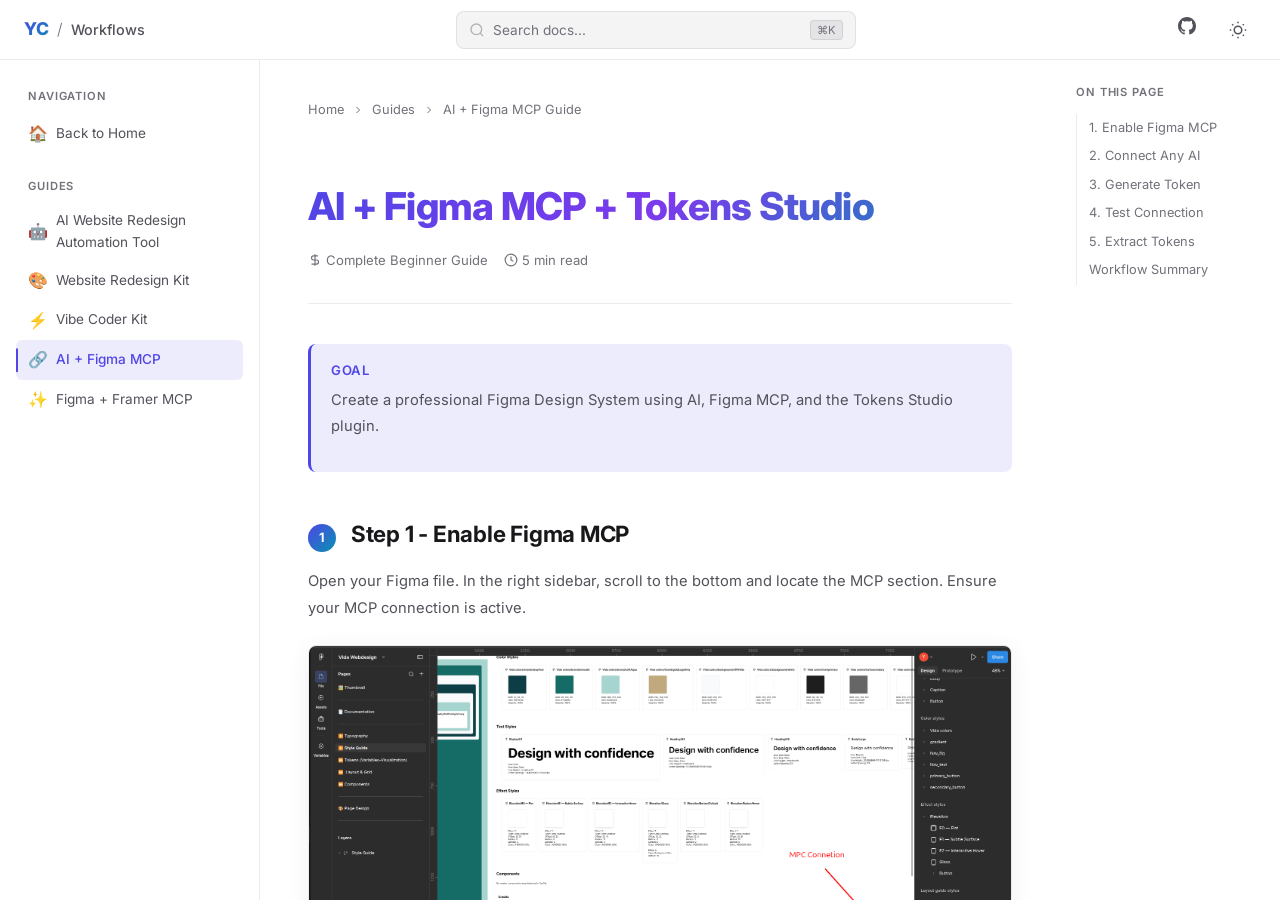
==== commit 805a083f: "latest file" ====
--- a/guides/ai-figma-mcp.html
+++ b/guides/ai-figma-mcp.html
@@ -1,227 +1,230 @@
-<!DOCTYPE html>
-<html lang="en" data-theme="dark">
-
-<head>
-  <meta charset="UTF-8">
-  <meta name="viewport" content="width=device-width, initial-scale=1.0">
-  <title>AI + Figma MCP Guide | Yuvraj Chauhan</title>
-  <meta name="description"
-    content="Complete Beginner Guide: Create a professional Figma Design System using AI, Figma MCP and the Tokens Studio plugin.">
-  <link rel="stylesheet" href="../style.css">
-  <link rel="stylesheet" href="guide-template.css">
-</head>
-
-<body>
-
-  <div id="progress-bar"></div>
-
-  <!-- ========== NAVBAR ========== -->
-  <nav class="navbar" id="navbar">
-    <div class="navbar-left">
-      <button class="mobile-menu-btn" id="mobile-menu-btn" aria-label="Toggle menu">
-        <svg width="20" height="20" viewBox="0 0 24 24" fill="none" stroke="currentColor" stroke-width="2">
-          <path d="M3 12h18M3 6h18M3 18h18" />
-        </svg>
-      </button>
-      <a class="logo" href="../index.html">YC</a>
-      <span class="logo-divider">/</span>
-      <span class="logo-text">Workflows</span>
-    </div>
-    <div class="navbar-center">
-      <button class="search-trigger" id="search-trigger" aria-label="Search">
-        <svg viewBox="0 0 24 24" fill="none" stroke="currentColor" stroke-width="2">
-          <circle cx="11" cy="11" r="8" />
-          <path d="m21 21-4.35-4.35" />
-        </svg>
-        <span>Search docs...</span>
-        <kbd>⌘K</kbd>
-      </button>
-    </div>
-    <div class="navbar-right">
-      <a href="#" onclick="alert('GitHub projects coming soon!'); return false;" class="nav-link-top"
-        title="GitHub projects coming soon...">
-        <svg width="18" height="18" viewBox="0 0 24 24" fill="currentColor">
-          <path
-            d="M12 0C5.37 0 0 5.37 0 12c0 5.31 3.435 9.795 8.205 11.385.6.105.825-.255.825-.57 0-.285-.015-1.23-.015-2.235-3.015.555-3.795-.735-4.035-1.41-.135-.345-.72-1.41-1.23-1.695-.42-.225-1.02-.78-.015-.795.945-.015 1.62.87 1.845 1.23 1.08 1.815 2.805 1.305 3.495.99.105-.78.42-1.305.765-1.605-2.67-.3-5.46-1.335-5.46-5.925 0-1.305.465-2.385 1.23-3.225-.12-.3-.54-1.53.12-3.18 0 0 1.005-.315 3.3 1.23.96-.27 1.98-.405 3-.405s2.04.135 3 .405c2.295-1.56 3.3-1.23 3.3-1.23.66 1.65.24 2.88.12 3.18.765.84 1.23 1.905 1.23 3.225 0 4.605-2.805 5.625-5.475 5.925.435.375.81 1.095.81 2.22 0 1.605-.015 2.895-.015 3.3 0 .315.225.69.825.57A12.02 12.02 0 0 0 24 12c0-6.63-5.37-12-12-12z" />
-        </svg>
-      </a>
-      <button class="theme-toggle" id="theme-toggle" aria-label="Toggle theme">
-        <svg class="icon-moon" width="18" height="18" viewBox="0 0 24 24" fill="none" stroke="currentColor"
-          stroke-width="2">
-          <path d="M21 12.79A9 9 0 1 1 11.21 3 7 7 0 0 0 21 12.79z" />
-        </svg>
-        <svg class="icon-sun" width="18" height="18" viewBox="0 0 24 24" fill="none" stroke="currentColor"
-          stroke-width="2" style="display:none">
-          <circle cx="12" cy="12" r="5" />
-          <path
-            d="M12 1v2M12 21v2M4.22 4.22l1.42 1.42M18.36 18.36l1.42 1.42M1 12h2M21 12h2M4.22 19.78l1.42-1.42M18.36 5.64l1.42-1.42" />
-        </svg>
-      </button>
-    </div>
-  </nav>
-
-  <div class="sidebar-overlay" id="sidebar-overlay"></div>
-
-  <!-- ========== LAYOUT ========== -->
-  <div class="layout">
-
-    <aside class="sidebar-left" id="sidebar-left">
-      <nav>
-        <div class="nav-section">
-          <span class="nav-label">Navigation</span>
-          <a href="../index.html" class="sidebar-link">
-            <span class="sidebar-link-icon">🏠</span> Back to Home
-          </a>
-        </div>
-        <div class="nav-section">
-          <span class="nav-label">Guides</span>
-          <a href="website-redesign.html" class="sidebar-link">
-            <span class="sidebar-link-icon">🎨</span> Website Redesign Kit
-          </a>
-          <a href="vibe-coder.html" class="sidebar-link">
-            <span class="sidebar-link-icon">⚡</span> Vibe Coder Kit
-          </a>
-          <a href="ai-figma-mcp.html" class="sidebar-link active">
-            <span class="sidebar-link-icon">🔗</span> AI + Figma MCP
-          </a>
-          <a href="figma-framer-mcp.html" class="sidebar-link">
-            <span class="sidebar-link-icon">✨</span> Figma + Framer MCP
-          </a>
-        </div>
-      </nav>
-    </aside>
-
-    <main class="content guide-content" id="main-content">
-      <div class="guide-breadcrumb">
-        <a href="../index.html">Home</a>
-        <svg viewBox="0 0 24 24" fill="none" stroke="currentColor" stroke-width="2">
-          <path d="m9 18 6-6-6-6" />
-        </svg>
-        <span>Guides</span>
-        <svg viewBox="0 0 24 24" fill="none" stroke="currentColor" stroke-width="2">
-          <path d="m9 18 6-6-6-6" />
-        </svg>
-        <span>AI + Figma MCP Guide</span>
-      </div>
-
-      <header class="guide-header">
-        <h1>AI + Figma MCP + Tokens Studio</h1>
-        <div class="guide-meta">
-          <span><svg width="14" height="14" viewBox="0 0 24 24" fill="none" stroke="currentColor" stroke-width="2">
-              <path d="M12 2v20M17 5H9.5a3.5 3.5 0 0 0 0 7h5a3.5 3.5 0 0 1 0 7H6" />
-            </svg> Complete Beginner Guide</span>
-          <span><svg width="14" height="14" viewBox="0 0 24 24" fill="none" stroke="currentColor" stroke-width="2">
-              <circle cx="12" cy="12" r="10" />
-              <polyline points="12 6 12 12 16 14" />
-            </svg> 5 min read</span>
-        </div>
-      </header>
-
-      <div class="callout callout-info">
-        <div class="callout-title">Goal</div>
-        <p>Create a professional Figma Design System using AI, Figma MCP, and the Tokens Studio plugin.</p>
-      </div>
-
-      <h2 id="step-1"><span class="step-number">1</span> Step 1 - Enable Figma MCP</h2>
-      <p>Open your Figma file. In the right sidebar, scroll to the bottom and locate the MCP section. Ensure your MCP
-        connection is active.</p>
-      <div class="guide-image"><img src="../images/MCP.png" alt="Enable Figma MCP"></div>
-
-      <h2 id="step-2"><span class="step-number">2</span> Step 2 - Connect Any AI</h2>
-      <p>Click the MCP settings icon. Choose <strong>Other agents</strong> and copy the MCP server configuration.</p>
-      <div class="guide-image"><img src="../images/select_MCP_agent.png" alt="Select MCP Agent"></div>
-      <p>Paste it into any AI that supports MCP (ChatGPT, Claude, Cursor, Manus, etc.).</p>
-
-      <h2 id="step-3"><span class="step-number">3</span> Step 3 - Generate Personal Access Token</h2>
-      <p>In Figma Home go to <strong>Profile → Settings → Security</strong>. Under Personal access tokens, create a new
-        token.</p>
-      <div class="guide-image"><img src="../images/open_Setting.png" alt="Open Settings"></div>
-      <ul>
-        <li><strong>Token Name:</strong> AI Name (ChatGPT / Claude / Manus)</li>
-        <li><strong>Duration:</strong> 1 day, 30 days or 90 days</li>
-        <li><strong>Permissions:</strong> Uncheck only Profile Information; keep the remaining permissions required by
-          your workflow.</li>
-      </ul>
-      <div class="guide-image"><img src="../images/generate_token.png" alt="Generate Token"></div>
-      <p>Copy the generated token and provide it to your AI when requested.</p>
-
-      <h2 id="step-4"><span class="step-number">4</span> Step 4 - Test the Connection</h2>
-      <p>Verify that the AI can successfully read from your Figma file by using the following prompt:</p>
-
-      <div class="code-block">
-        <div class="code-block-header">
-          <span class="lang">Prompt</span>
-        </div>
-        <pre><code>Can you access my connected Figma project? List all pages, frames and styles you can inspect.</code></pre>
-      </div>
-
-      <h2 id="step-5"><span class="step-number">5</span> Step 5 - Extract Design Tokens</h2>
-      <p>Once the connection is verified, ask the AI to extract your design variables into a structured format.</p>
-
-      <div class="code-block">
-        <div class="code-block-header">
-          <span class="lang">Prompt</span>
-        </div>
-        <pre><code>Analyze my Figma file and extract reusable Colors, Typography, Spacing, Radius, Shadows and Opacity as design tokens.</code></pre>
-      </div>
-
-      <div class="callout callout-warning">
-        <div class="callout-title">Important Note</div>
-        <p>If the AI cannot directly create Figma Variables, ask it to generate a Design Token JSON compatible with
-          Tokens Studio (DTCG format).</p>
-      </div>
-
-      <h3 id="final-prompt">Final Prompt</h3>
-      <p>Use this comprehensive prompt to get the exact output needed for Tokens Studio:</p>
-
-      <div class="code-block">
-        <div class="code-block-header">
-          <span class="lang">Prompt</span>
-        </div>
-        <pre><code>Analyze my Figma file. Generate a complete Design Token JSON for Tokens Studio including Colors, Typography, Spacing, Radius, Shadows and Opacity. Use semantic naming conventions and output only valid JSON.</code></pre>
-      </div>
-
-      <h2 id="workflow-summary">Final Workflow Summary</h2>
-      <div class="deliverable">
-        <div class="deliverable-title">End-to-End Process</div>
-        <p>Figma Design → MCP → AI Analysis → Design Token JSON → Tokens Studio Import → Export to Native Figma
-          Variables → Build Components.</p>
-      </div>
-
-      <div class="guide-nav">
-        <a href="vibe-coder.html" class="guide-nav-item prev">
-          <div class="guide-nav-label">Previous Guide</div>
-          <div class="guide-nav-title">← Vibe Coder Kit</div>
-        </a>
-        <a href="figma-framer-mcp.html" class="guide-nav-item next">
-          <div class="guide-nav-label">Next Guide</div>
-          <div class="guide-nav-title">Figma + Framer MCP →</div>
-        </a>
-      </div>
-
-      <!-- ========== FOOTER ========== -->
-      <footer class="footer" id="footer">
-        <p class="footer-brand">Yuvraj Chauhan</p>
-        <p class="footer-role">AI Designer | Developer</p>
-        <p class="footer-tagline">Learn Together • Design Together • Build Together</p>
-        <p class="footer-desc">Helping creators build better products using AI.</p>
-      </footer>
-
-    </main>
-
-    <aside class="sidebar-right" id="sidebar-right">
-      <span class="toc-title">On This Page</span>
-      <a href="#step-1" class="toc-link" data-toc="step-1">1. Enable Figma MCP</a>
-      <a href="#step-2" class="toc-link" data-toc="step-2">2. Connect Any AI</a>
-      <a href="#step-3" class="toc-link" data-toc="step-3">3. Generate Token</a>
-      <a href="#step-4" class="toc-link" data-toc="step-4">4. Test Connection</a>
-      <a href="#step-5" class="toc-link" data-toc="step-5">5. Extract Tokens</a>
-      <a href="#workflow-summary" class="toc-link" data-toc="workflow-summary">Workflow Summary</a>
-    </aside>
-
-  </div>
-
-  <script src="../app.js"></script>
-</body>
-
+<!DOCTYPE html>
+<html lang="en" data-theme="dark">
+
+<head>
+  <meta charset="UTF-8">
+  <meta name="viewport" content="width=device-width, initial-scale=1.0">
+  <title>AI + Figma MCP Guide | Yuvraj Chauhan</title>
+  <meta name="description"
+    content="Complete Beginner Guide: Create a professional Figma Design System using AI, Figma MCP and the Tokens Studio plugin.">
+  <link rel="stylesheet" href="../style.css">
+  <link rel="stylesheet" href="guide-template.css">
+</head>
+
+<body>
+
+  <div id="progress-bar"></div>
+
+  <!-- ========== NAVBAR ========== -->
+  <nav class="navbar" id="navbar">
+    <div class="navbar-left">
+      <button class="mobile-menu-btn" id="mobile-menu-btn" aria-label="Toggle menu">
+        <svg width="20" height="20" viewBox="0 0 24 24" fill="none" stroke="currentColor" stroke-width="2">
+          <path d="M3 12h18M3 6h18M3 18h18" />
+        </svg>
+      </button>
+      <a class="logo" href="../index.html">YC</a>
+      <span class="logo-divider">/</span>
+      <span class="logo-text">Workflows</span>
+    </div>
+    <div class="navbar-center">
+      <button class="search-trigger" id="search-trigger" aria-label="Search">
+        <svg viewBox="0 0 24 24" fill="none" stroke="currentColor" stroke-width="2">
+          <circle cx="11" cy="11" r="8" />
+          <path d="m21 21-4.35-4.35" />
+        </svg>
+        <span>Search docs...</span>
+        <kbd>⌘K</kbd>
+      </button>
+    </div>
+    <div class="navbar-right">
+      <a href="#" onclick="alert('GitHub projects coming soon!'); return false;" class="nav-link-top"
+        title="GitHub projects coming soon...">
+        <svg width="18" height="18" viewBox="0 0 24 24" fill="currentColor">
+          <path
+            d="M12 0C5.37 0 0 5.37 0 12c0 5.31 3.435 9.795 8.205 11.385.6.105.825-.255.825-.57 0-.285-.015-1.23-.015-2.235-3.015.555-3.795-.735-4.035-1.41-.135-.345-.72-1.41-1.23-1.695-.42-.225-1.02-.78-.015-.795.945-.015 1.62.87 1.845 1.23 1.08 1.815 2.805 1.305 3.495.99.105-.78.42-1.305.765-1.605-2.67-.3-5.46-1.335-5.46-5.925 0-1.305.465-2.385 1.23-3.225-.12-.3-.54-1.53.12-3.18 0 0 1.005-.315 3.3 1.23.96-.27 1.98-.405 3-.405s2.04.135 3 .405c2.295-1.56 3.3-1.23 3.3-1.23.66 1.65.24 2.88.12 3.18.765.84 1.23 1.905 1.23 3.225 0 4.605-2.805 5.625-5.475 5.925.435.375.81 1.095.81 2.22 0 1.605-.015 2.895-.015 3.3 0 .315.225.69.825.57A12.02 12.02 0 0 0 24 12c0-6.63-5.37-12-12-12z" />
+        </svg>
+      </a>
+      <button class="theme-toggle" id="theme-toggle" aria-label="Toggle theme">
+        <svg class="icon-moon" width="18" height="18" viewBox="0 0 24 24" fill="none" stroke="currentColor"
+          stroke-width="2">
+          <path d="M21 12.79A9 9 0 1 1 11.21 3 7 7 0 0 0 21 12.79z" />
+        </svg>
+        <svg class="icon-sun" width="18" height="18" viewBox="0 0 24 24" fill="none" stroke="currentColor"
+          stroke-width="2" style="display:none">
+          <circle cx="12" cy="12" r="5" />
+          <path
+            d="M12 1v2M12 21v2M4.22 4.22l1.42 1.42M18.36 18.36l1.42 1.42M1 12h2M21 12h2M4.22 19.78l1.42-1.42M18.36 5.64l1.42-1.42" />
+        </svg>
+      </button>
+    </div>
+  </nav>
+
+  <div class="sidebar-overlay" id="sidebar-overlay"></div>
+
+  <!-- ========== LAYOUT ========== -->
+  <div class="layout">
+
+    <aside class="sidebar-left" id="sidebar-left">
+      <nav>
+        <div class="nav-section">
+          <span class="nav-label">Navigation</span>
+          <a href="../index.html" class="sidebar-link">
+            <span class="sidebar-link-icon">🏠</span> Back to Home
+          </a>
+        </div>
+        <div class="nav-section">
+          <span class="nav-label">Guides</span>
+          <a href="ai-website-redesign-automation.html" class="sidebar-link">
+            <span class="sidebar-link-icon">🤖</span> AI Website Redesign Automation Tool
+          </a>
+          <a href="website-redesign.html" class="sidebar-link">
+            <span class="sidebar-link-icon">🎨</span> Website Redesign Kit
+          </a>
+          <a href="vibe-coder.html" class="sidebar-link">
+            <span class="sidebar-link-icon">⚡</span> Vibe Coder Kit
+          </a>
+          <a href="ai-figma-mcp.html" class="sidebar-link active">
+            <span class="sidebar-link-icon">🔗</span> AI + Figma MCP
+          </a>
+          <a href="figma-framer-mcp.html" class="sidebar-link">
+            <span class="sidebar-link-icon">✨</span> Figma + Framer MCP
+          </a>
+        </div>
+      </nav>
+    </aside>
+
+    <main class="content guide-content" id="main-content">
+      <div class="guide-breadcrumb">
+        <a href="../index.html">Home</a>
+        <svg viewBox="0 0 24 24" fill="none" stroke="currentColor" stroke-width="2">
+          <path d="m9 18 6-6-6-6" />
+        </svg>
+        <span>Guides</span>
+        <svg viewBox="0 0 24 24" fill="none" stroke="currentColor" stroke-width="2">
+          <path d="m9 18 6-6-6-6" />
+        </svg>
+        <span>AI + Figma MCP Guide</span>
+      </div>
+
+      <header class="guide-header">
+        <h1>AI + Figma MCP + Tokens Studio</h1>
+        <div class="guide-meta">
+          <span><svg width="14" height="14" viewBox="0 0 24 24" fill="none" stroke="currentColor" stroke-width="2">
+              <path d="M12 2v20M17 5H9.5a3.5 3.5 0 0 0 0 7h5a3.5 3.5 0 0 1 0 7H6" />
+            </svg> Complete Beginner Guide</span>
+          <span><svg width="14" height="14" viewBox="0 0 24 24" fill="none" stroke="currentColor" stroke-width="2">
+              <circle cx="12" cy="12" r="10" />
+              <polyline points="12 6 12 12 16 14" />
+            </svg> 5 min read</span>
+        </div>
+      </header>
+
+      <div class="callout callout-info">
+        <div class="callout-title">Goal</div>
+        <p>Create a professional Figma Design System using AI, Figma MCP, and the Tokens Studio plugin.</p>
+      </div>
+
+      <h2 id="step-1"><span class="step-number">1</span> Step 1 - Enable Figma MCP</h2>
+      <p>Open your Figma file. In the right sidebar, scroll to the bottom and locate the MCP section. Ensure your MCP
+        connection is active.</p>
+      <div class="guide-image"><img src="../images/MCP.png" alt="Enable Figma MCP"></div>
+
+      <h2 id="step-2"><span class="step-number">2</span> Step 2 - Connect Any AI</h2>
+      <p>Click the MCP settings icon. Choose <strong>Other agents</strong> and copy the MCP server configuration.</p>
+      <div class="guide-image"><img src="../images/select_MCP_agent.png" alt="Select MCP Agent"></div>
+      <p>Paste it into any AI that supports MCP (ChatGPT, Claude, Cursor, Manus, etc.).</p>
+
+      <h2 id="step-3"><span class="step-number">3</span> Step 3 - Generate Personal Access Token</h2>
+      <p>In Figma Home go to <strong>Profile → Settings → Security</strong>. Under Personal access tokens, create a new
+        token.</p>
+      <div class="guide-image"><img src="../images/open_Setting.png" alt="Open Settings"></div>
+      <ul>
+        <li><strong>Token Name:</strong> AI Name (ChatGPT / Claude / Manus)</li>
+        <li><strong>Duration:</strong> 1 day, 30 days or 90 days</li>
+        <li><strong>Permissions:</strong> Uncheck only Profile Information; keep the remaining permissions required by
+          your workflow.</li>
+      </ul>
+      <div class="guide-image"><img src="../images/generate_token.png" alt="Generate Token"></div>
+      <p>Copy the generated token and provide it to your AI when requested.</p>
+
+      <h2 id="step-4"><span class="step-number">4</span> Step 4 - Test the Connection</h2>
+      <p>Verify that the AI can successfully read from your Figma file by using the following prompt:</p>
+
+      <div class="code-block">
+        <div class="code-block-header">
+          <span class="lang">Prompt</span>
+        </div>
+        <pre><code>Can you access my connected Figma project? List all pages, frames and styles you can inspect.</code></pre>
+      </div>
+
+      <h2 id="step-5"><span class="step-number">5</span> Step 5 - Extract Design Tokens</h2>
+      <p>Once the connection is verified, ask the AI to extract your design variables into a structured format.</p>
+
+      <div class="code-block">
+        <div class="code-block-header">
+          <span class="lang">Prompt</span>
+        </div>
+        <pre><code>Analyze my Figma file and extract reusable Colors, Typography, Spacing, Radius, Shadows and Opacity as design tokens.</code></pre>
+      </div>
+
+      <div class="callout callout-warning">
+        <div class="callout-title">Important Note</div>
+        <p>If the AI cannot directly create Figma Variables, ask it to generate a Design Token JSON compatible with
+          Tokens Studio (DTCG format).</p>
+      </div>
+
+      <h3 id="final-prompt">Final Prompt</h3>
+      <p>Use this comprehensive prompt to get the exact output needed for Tokens Studio:</p>
+
+      <div class="code-block">
+        <div class="code-block-header">
+          <span class="lang">Prompt</span>
+        </div>
+        <pre><code>Analyze my Figma file. Generate a complete Design Token JSON for Tokens Studio including Colors, Typography, Spacing, Radius, Shadows and Opacity. Use semantic naming conventions and output only valid JSON.</code></pre>
+      </div>
+
+      <h2 id="workflow-summary">Final Workflow Summary</h2>
+      <div class="deliverable">
+        <div class="deliverable-title">End-to-End Process</div>
+        <p>Figma Design → MCP → AI Analysis → Design Token JSON → Tokens Studio Import → Export to Native Figma
+          Variables → Build Components.</p>
+      </div>
+
+      <div class="guide-nav">
+        <a href="vibe-coder.html" class="guide-nav-item prev">
+          <div class="guide-nav-label">Previous Guide</div>
+          <div class="guide-nav-title">← Vibe Coder Kit</div>
+        </a>
+        <a href="figma-framer-mcp.html" class="guide-nav-item next">
+          <div class="guide-nav-label">Next Guide</div>
+          <div class="guide-nav-title">Figma + Framer MCP →</div>
+        </a>
+      </div>
+
+      <!-- ========== FOOTER ========== -->
+      <footer class="footer" id="footer">
+        <p class="footer-brand">Yuvraj Chauhan</p>
+        <p class="footer-role">AI Designer | Developer</p>
+        <p class="footer-tagline">Learn Together • Design Together • Build Together</p>
+        <p class="footer-desc">Helping creators build better products using AI.</p>
+      </footer>
+
+    </main>
+
+    <aside class="sidebar-right" id="sidebar-right">
+      <span class="toc-title">On This Page</span>
+      <a href="#step-1" class="toc-link" data-toc="step-1">1. Enable Figma MCP</a>
+      <a href="#step-2" class="toc-link" data-toc="step-2">2. Connect Any AI</a>
+      <a href="#step-3" class="toc-link" data-toc="step-3">3. Generate Token</a>
+      <a href="#step-4" class="toc-link" data-toc="step-4">4. Test Connection</a>
+      <a href="#step-5" class="toc-link" data-toc="step-5">5. Extract Tokens</a>
+      <a href="#workflow-summary" class="toc-link" data-toc="workflow-summary">Workflow Summary</a>
+    </aside>
+
+  </div>
+
+  <script src="../app.js"></script>
+</body>
+
 </html>
--- a/style.css
+++ b/style.css
@@ -1,1139 +1,1139 @@
-/* ========== IMPORTS ========== */
-@import url('https://fonts.googleapis.com/css2?family=Inter:wght@300;400;500;600;700;800;900&family=JetBrains+Mono:wght@400;500;600&display=swap');
-
-/* ========== CSS VARIABLES ========== */
-:root {
-  --font-sans: 'Inter', -apple-system, BlinkMacSystemFont, sans-serif;
-  --font-mono: 'JetBrains Mono', monospace;
-  --radius: 12px;
-  --radius-sm: 8px;
-  --radius-xs: 6px;
-  --sidebar-w: 260px;
-  --toc-w: 220px;
-  --navbar-h: 60px;
-  --transition: 0.3s cubic-bezier(0.4, 0, 0.2, 1);
-}
-
-[data-theme="dark"] {
-  --bg-0: #09090B;
-  --bg-1: #111113;
-  --bg-2: #18181B;
-  --bg-card: #141418;
-  --bg-card-hover: #1a1a1f;
-  --border: rgba(255, 255, 255, 0.06);
-  --border-hover: rgba(255, 255, 255, 0.12);
-  --text-1: #FAFAFA;
-  --text-2: #A1A1AA;
-  --text-3: #71717A;
-  --primary: #6366F1;
-  --primary-hover: #818CF8;
-  --primary-glow: rgba(99, 102, 241, 0.15);
-  --accent: #22D3EE;
-  --accent-hover: #67E8F9;
-  --accent-glow: rgba(34, 211, 238, 0.12);
-  --gradient-1: linear-gradient(135deg, #6366F1, #22D3EE);
-  --gradient-2: linear-gradient(135deg, #6366F1 0%, #8B5CF6 50%, #22D3EE 100%);
-  --shadow-card: 0 4px 24px rgba(0, 0, 0, 0.3);
-  --shadow-lg: 0 8px 40px rgba(0, 0, 0, 0.4);
-  --navbar-bg: rgba(9, 9, 11, 0.8);
-  --overlay: rgba(0, 0, 0, 0.6);
-  --tag-bg: rgba(99, 102, 241, 0.1);
-  --tag-border: rgba(99, 102, 241, 0.2);
-  --success: #34D399;
-  --warning: #FBBF24;
-}
-
-[data-theme="light"] {
-  --bg-0: #FFFFFF;
-  --bg-1: #F4F4F5;
-  --bg-2: #E4E4E7;
-  --bg-card: #FFFFFF;
-  --bg-card-hover: #FAFAFA;
-  --border: rgba(0, 0, 0, 0.08);
-  --border-hover: rgba(0, 0, 0, 0.15);
-  --text-1: #18181B;
-  --text-2: #52525B;
-  --text-3: #71717A;
-  --primary: #4F46E5;
-  --primary-hover: #6366F1;
-  --primary-glow: rgba(79, 70, 229, 0.1);
-  --accent: #0891B2;
-  --accent-hover: #06B6D4;
-  --accent-glow: rgba(8, 145, 178, 0.08);
-  --gradient-1: linear-gradient(135deg, #4F46E5, #0891B2);
-  --gradient-2: linear-gradient(135deg, #4F46E5 0%, #7C3AED 50%, #0891B2 100%);
-  --shadow-card: 0 4px 24px rgba(0, 0, 0, 0.06);
-  --shadow-lg: 0 8px 40px rgba(0, 0, 0, 0.1);
-  --navbar-bg: rgba(255, 255, 255, 0.8);
-  --overlay: rgba(0, 0, 0, 0.4);
-  --tag-bg: rgba(79, 70, 229, 0.06);
-  --tag-border: rgba(79, 70, 229, 0.15);
-  --success: #059669;
-  --warning: #D97706;
-}
-
-/* ========== RESET ========== */
-*,
-*::before,
-*::after {
-  margin: 0;
-  padding: 0;
-  box-sizing: border-box;
-}
-
-html {
-  scroll-behavior: smooth;
-  scroll-padding-top: calc(var(--navbar-h) + 24px);
-  overflow: hidden;
-  width: 100vw;
-  max-width: 100%;
-}
-
-body {
-  font-family: var(--font-sans);
-  background: var(--bg-0);
-  color: var(--text-1);
-  line-height: 1.6;
-  -webkit-font-smoothing: antialiased;
-  overflow: hidden;
-  height: 100vh;
-  width: 100%;
-  max-width: 100%;
-  transition: background var(--transition), color var(--transition);
-}
-
-a {
-  color: inherit;
-  text-decoration: none;
-}
-
-button {
-  font-family: inherit;
-  cursor: pointer;
-  border: none;
-  background: none;
-}
-
-img {
-  max-width: 100%;
-  display: block;
-}
-
-ul,
-ol {
-  list-style: none;
-}
-
-/* ========== SCROLLBAR ========== */
-::-webkit-scrollbar {
-  width: 6px;
-}
-
-::-webkit-scrollbar-track {
-  background: transparent;
-}
-
-::-webkit-scrollbar-thumb {
-  background: var(--border-hover);
-  border-radius: 3px;
-}
-
-::-webkit-scrollbar-thumb:hover {
-  background: var(--text-3);
-}
-
-/* ========== PROGRESS BAR ========== */
-#progress-bar {
-  position: fixed;
-  top: 0;
-  left: 0;
-  height: 2px;
-  z-index: 1001;
-  background: var(--gradient-1);
-  width: 0%;
-  transition: width 0.1s linear;
-  box-shadow: 0 0 10px var(--primary-glow);
-}
-
-/* ========== NAVBAR ========== */
-.navbar {
-  position: fixed;
-  top: 0;
-  left: 0;
-  right: 0;
-  height: var(--navbar-h);
-  background: var(--navbar-bg);
-  backdrop-filter: blur(16px);
-  -webkit-backdrop-filter: blur(16px);
-  border-bottom: 1px solid var(--border);
-  z-index: 1000;
-  display: flex;
-  align-items: center;
-  justify-content: space-between;
-  padding: 0 24px;
-}
-
-.navbar-left {
-  display: flex;
-  align-items: center;
-  gap: 8px;
-}
-
-.logo {
-  font-weight: 800;
-  font-size: 1.1rem;
-  color: var(--text-1);
-  background: var(--gradient-1);
-  -webkit-background-clip: text;
-  -webkit-text-fill-color: transparent;
-  background-clip: text;
-}
-
-.logo-divider {
-  color: var(--text-3);
-  font-weight: 300;
-}
-
-.logo-text {
-  color: var(--text-2);
-  font-size: 0.9rem;
-  font-weight: 500;
-}
-
-.mobile-menu-btn {
-  display: none;
-  font-size: 1.2rem;
-  color: var(--text-2);
-  padding: 4px;
-}
-
-.navbar-center {
-  flex: 1;
-  max-width: 400px;
-  margin: 0 24px;
-}
-
-.search-trigger {
-  width: 100%;
-  display: flex;
-  align-items: center;
-  gap: 8px;
-  padding: 8px 12px;
-  background: var(--bg-1);
-  border: 1px solid var(--border);
-  border-radius: var(--radius-sm);
-  color: var(--text-3);
-  font-size: 0.85rem;
-  transition: border-color var(--transition), background var(--transition);
-}
-
-.search-trigger:hover {
-  border-color: var(--border-hover);
-  background: var(--bg-2);
-}
-
-.search-trigger svg {
-  width: 16px;
-  height: 16px;
-  opacity: 0.5;
-}
-
-.search-trigger span {
-  flex: 1;
-  text-align: left;
-}
-
-.search-trigger kbd {
-  font-family: var(--font-sans);
-  font-size: 0.7rem;
-  padding: 2px 6px;
-  background: var(--bg-2);
-  border: 1px solid var(--border);
-  border-radius: 4px;
-  color: var(--text-3);
-}
-
-.navbar-right {
-  display: flex;
-  align-items: center;
-  gap: 12px;
-}
-
-.nav-link-top {
-  font-size: 0.85rem;
-  color: var(--text-2);
-  padding: 6px 12px;
-  border-radius: var(--radius-xs);
-  transition: color var(--transition), background var(--transition);
-}
-
-.nav-link-top:hover {
-  color: var(--text-1);
-  background: var(--bg-1);
-}
-
-.theme-toggle {
-  width: 36px;
-  height: 36px;
-  display: flex;
-  align-items: center;
-  justify-content: center;
-  border-radius: var(--radius-sm);
-  color: var(--text-2);
-  font-size: 1.1rem;
-  transition: background var(--transition), color var(--transition);
-}
-
-.theme-toggle:hover {
-  background: var(--bg-1);
-  color: var(--text-1);
-}
-
-/* ========== LAYOUT ========== */
-.layout {
-  display: flex;
-  max-width: 1440px;
-  margin: 0 auto;
-  padding-top: var(--navbar-h);
-  height: 100vh;
-  overflow: hidden;
-  align-items: stretch;
-}
-
-/* ========== LEFT SIDEBAR ========== */
-.sidebar-left {
-  width: var(--sidebar-w);
-  min-width: var(--sidebar-w);
-  position: relative;
-  height: 100%;
-  overflow-y: auto;
-  padding: 24px 16px;
-  border-right: 1px solid var(--border);
-  transition: transform var(--transition);
-}
-
-.nav-section {
-  margin-bottom: 20px;
-}
-
-.nav-label {
-  display: block;
-  font-size: 0.7rem;
-  font-weight: 600;
-  text-transform: uppercase;
-  letter-spacing: 0.08em;
-  color: var(--text-3);
-  padding: 4px 12px;
-  margin-bottom: 4px;
-}
-
-.sidebar-link {
-  display: flex;
-  align-items: center;
-  gap: 8px;
-  padding: 7px 12px;
-  font-size: 0.85rem;
-  color: var(--text-2);
-  border-radius: var(--radius-xs);
-  transition: all var(--transition);
-  position: relative;
-}
-
-.sidebar-link:hover {
-  color: var(--text-1);
-  background: var(--bg-1);
-}
-
-.sidebar-link.active {
-  color: var(--primary);
-  background: var(--primary-glow);
-  font-weight: 500;
-}
-
-.sidebar-link.active::before {
-  content: '';
-  position: absolute;
-  left: 0;
-  top: 50%;
-  transform: translateY(-50%);
-  width: 2px;
-  height: 60%;
-  background: var(--primary);
-  border-radius: 2px;
-}
-
-.sidebar-link-icon {
-  font-size: 1rem;
-  width: 20px;
-  text-align: center;
-}
-
-/* ========== MAIN CONTENT ========== */
-.content {
-  flex: 1;
-  min-width: 0;
-  padding: 40px 48px 0;
-  max-width: calc(100% - var(--sidebar-w) - var(--toc-w));
-  height: 100%;
-  overflow-y: auto;
-}
-
-/* ========== RIGHT SIDEBAR (TOC) ========== */
-.sidebar-right {
-  width: var(--toc-w);
-  min-width: var(--toc-w);
-  position: relative;
-  height: 100%;
-  overflow-y: auto;
-  padding: 24px 16px;
-}
-
-.toc-title {
-  display: block;
-  font-size: 0.7rem;
-  font-weight: 600;
-  text-transform: uppercase;
-  letter-spacing: 0.08em;
-  color: var(--text-3);
-  margin-bottom: 12px;
-}
-
-.toc-link {
-  display: block;
-  font-size: 0.8rem;
-  color: var(--text-3);
-  padding: 4px 12px;
-  border-left: 1px solid var(--border);
-  transition: all var(--transition);
-}
-
-.toc-link:hover {
-  color: var(--text-2);
-  border-color: var(--text-3);
-}
-
-.toc-link.active {
-  color: var(--primary);
-  border-color: var(--primary);
-}
-
-/* ========== HERO SECTION ========== */
-.hero {
-  text-align: center;
-  padding: 60px 0 80px;
-  position: relative;
-}
-
-.hero::before {
-  content: '';
-  position: absolute;
-  top: -40px;
-  left: 50%;
-  transform: translateX(-50%);
-  width: 100%;
-  max-width: 600px;
-  height: 400px;
-  background: radial-gradient(ellipse, var(--primary-glow) 0%, transparent 70%);
-  pointer-events: none;
-  z-index: 0;
-}
-
-.hero-badge {
-  display: inline-flex;
-  align-items: center;
-  gap: 6px;
-  padding: 6px 16px;
-  background: var(--tag-bg);
-  border: 1px solid var(--tag-border);
-  border-radius: 100px;
-  font-size: 0.8rem;
-  color: var(--primary);
-  font-weight: 500;
-  margin-bottom: 24px;
-  position: relative;
-  z-index: 1;
-}
-
-.hero-badge-dot {
-  width: 6px;
-  height: 6px;
-  background: var(--success);
-  border-radius: 50%;
-  animation: pulse-dot 2s ease infinite;
-}
-
-@keyframes pulse-dot {
-
-  0%,
-  100% {
-    opacity: 1;
-    transform: scale(1);
-  }
-
-  50% {
-    opacity: 0.5;
-    transform: scale(1.5);
-  }
-}
-
-.hero h1 {
-  font-size: clamp(2.5rem, 5vw, 4rem);
-  font-weight: 800;
-  line-height: 1.1;
-  background: var(--gradient-2);
-  -webkit-background-clip: text;
-  -webkit-text-fill-color: transparent;
-  background-clip: text;
-  margin-bottom: 12px;
-  position: relative;
-  z-index: 1;
-  letter-spacing: -0.02em;
-}
-
-.hero-subtitle {
-  font-size: 1.1rem;
-  color: var(--text-2);
-  font-weight: 500;
-  margin-bottom: 20px;
-  position: relative;
-  z-index: 1;
-}
-
-.hero-subtitle span {
-  color: var(--accent);
-}
-
-.hero p {
-  max-width: 560px;
-  margin: 0 auto 32px;
-  color: var(--text-3);
-  font-size: 1rem;
-  line-height: 1.7;
-  position: relative;
-  z-index: 1;
-}
-
-.hero-buttons {
-  display: flex;
-  gap: 12px;
-  justify-content: center;
-  flex-wrap: wrap;
-  position: relative;
-  z-index: 1;
-}
-
-/* ========== BUTTONS ========== */
-.btn {
-  display: inline-flex;
-  align-items: center;
-  gap: 8px;
-  padding: 10px 22px;
-  font-size: 0.9rem;
-  font-weight: 500;
-  border-radius: var(--radius-sm);
-  transition: all var(--transition);
-  position: relative;
-  overflow: hidden;
-}
-
-.btn-primary {
-  background: var(--primary);
-  color: #fff;
-  box-shadow: 0 2px 12px var(--primary-glow);
-}
-
-.btn-primary:hover {
-  background: var(--primary-hover);
-  transform: translateY(-1px);
-  box-shadow: 0 4px 20px var(--primary-glow);
-}
-
-.btn-secondary {
-  background: var(--bg-1);
-  color: var(--text-2);
-  border: 1px solid var(--border);
-}
-
-.btn-secondary:hover {
-  background: var(--bg-2);
-  color: var(--text-1);
-  border-color: var(--border-hover);
-  transform: translateY(-1px);
-}
-
-.btn-ghost {
-  color: var(--primary);
-  padding: 10px 4px;
-}
-
-.btn-ghost:hover {
-  color: var(--primary-hover);
-}
-
-.btn svg {
-  width: 16px;
-  height: 16px;
-}
-
-/* ========== SECTIONS ========== */
-.section {
-  padding: 64px 0;
-  position: relative;
-}
-
-.section+.section {
-  border-top: 1px solid var(--border);
-}
-
-.section-label {
-  display: inline-flex;
-  align-items: center;
-  gap: 6px;
-  font-size: 0.75rem;
-  font-weight: 600;
-  text-transform: uppercase;
-  letter-spacing: 0.1em;
-  color: var(--primary);
-  margin-bottom: 12px;
-}
-
-.section-title {
-  font-size: clamp(1.5rem, 3vw, 2rem);
-  font-weight: 700;
-  margin-bottom: 16px;
-  letter-spacing: -0.01em;
-}
-
-.section-desc {
-  color: var(--text-3);
-  font-size: 1rem;
-  max-width: 600px;
-  line-height: 1.7;
-  margin-bottom: 32px;
-}
-
-/* ========== INTRO SECTION ========== */
-.intro-quote {
-  font-size: 1.25rem;
-  font-weight: 600;
-  color: var(--text-1);
-  line-height: 1.5;
-  margin-bottom: 24px;
-  position: relative;
-  padding-left: 20px;
-  border-left: 3px solid var(--primary);
-}
-
-.intro-text {
-  color: var(--text-2);
-  font-size: 0.95rem;
-  line-height: 1.8;
-  margin-bottom: 16px;
-}
-
-/* ========== RESOURCE CARDS ========== */
-.cards-grid {
-  display: grid;
-  grid-template-columns: repeat(auto-fill, minmax(300px, 1fr));
-  gap: 20px;
-}
-
-.resource-card {
-  background: var(--bg-card);
-  border: 1px solid var(--border);
-  border-radius: var(--radius);
-  padding: 28px;
-  position: relative;
-  transition: all var(--transition);
-  overflow: hidden;
-}
-
-.resource-card::before {
-  content: '';
-  position: absolute;
-  top: 0;
-  left: 0;
-  right: 0;
-  height: 2px;
-  background: var(--gradient-1);
-  opacity: 0;
-  transition: opacity var(--transition);
-}
-
-.resource-card:hover {
-  border-color: var(--border-hover);
-  background: var(--bg-card-hover);
-  transform: translateY(-2px);
-  box-shadow: var(--shadow-card);
-}
-
-.resource-card:hover::before {
-  opacity: 1;
-}
-
-.card-emoji {
-  font-size: 1.5rem;
-  margin-bottom: 16px;
-  display: block;
-}
-
-.card-sparkle {
-  font-size: 0.8rem;
-  color: var(--accent);
-  font-weight: 500;
-  margin-bottom: 8px;
-  display: flex;
-  align-items: center;
-  gap: 4px;
-}
-
-.card-title {
-  font-size: 1.15rem;
-  font-weight: 700;
-  margin-bottom: 12px;
-  color: var(--text-1);
-}
-
-.card-tags {
-  display: flex;
-  flex-wrap: wrap;
-  gap: 6px;
-  margin-bottom: 16px;
-}
-
-.card-tag {
-  padding: 3px 10px;
-  font-size: 0.72rem;
-  font-weight: 500;
-  background: var(--tag-bg);
-  border: 1px solid var(--tag-border);
-  border-radius: 100px;
-  color: var(--primary);
-}
-
-.card-desc {
-  font-size: 0.85rem;
-  color: var(--text-3);
-  line-height: 1.6;
-  margin-bottom: 20px;
-}
-
-.card-btn {
-  display: inline-flex;
-  align-items: center;
-  gap: 6px;
-  font-size: 0.85rem;
-  font-weight: 600;
-  color: var(--primary);
-  transition: all var(--transition);
-}
-
-.card-btn:hover {
-  color: var(--primary-hover);
-  gap: 10px;
-}
-
-/* ========== ABOUT SECTION ========== */
-.about-grid {
-  display: grid;
-  grid-template-columns: auto 1fr;
-  gap: 32px;
-  align-items: start;
-}
-
-.about-avatar {
-  width: 80px;
-  height: 80px;
-  border-radius: 50%;
-  overflow: hidden;
-  background: var(--gradient-1);
-  display: flex;
-  align-items: center;
-  justify-content: center;
-  font-size: 2rem;
-  font-weight: 800;
-  color: #fff;
-  box-shadow: 0 0 0 3px var(--bg-0), 0 0 0 5px var(--primary);
-}
-
-.about-content .about-name {
-  font-size: 1.25rem;
-  font-weight: 700;
-  margin-bottom: 2px;
-}
-
-.about-content .about-role {
-  color: var(--primary);
-  font-size: 0.85rem;
-  font-weight: 500;
-  margin-bottom: 16px;
-}
-
-.about-content p {
-  color: var(--text-2);
-  font-size: 0.92rem;
-  line-height: 1.7;
-  margin-bottom: 12px;
-}
-
-/* ========== COMMUNITY SECTION ========== */
-.community-banner {
-  background: var(--bg-1);
-  border: 1px solid var(--border);
-  border-radius: var(--radius);
-  padding: 40px;
-  text-align: center;
-  position: relative;
-  overflow: hidden;
-}
-
-.community-banner::before {
-  content: '';
-  position: absolute;
-  inset: 0;
-  background: radial-gradient(ellipse at center, var(--primary-glow) 0%, transparent 70%);
-  pointer-events: none;
-}
-
-.community-tagline {
-  font-size: 0.85rem;
-  font-weight: 600;
-  color: var(--accent);
-  margin-bottom: 12px;
-  position: relative;
-}
-
-.community-banner h2 {
-  font-size: 1.5rem;
-  font-weight: 700;
-  margin-bottom: 16px;
-  position: relative;
-}
-
-.community-banner p {
-  color: var(--text-2);
-  font-size: 0.92rem;
-  max-width: 520px;
-  margin: 0 auto;
-  line-height: 1.7;
-  position: relative;
-}
-
-/* ========== CONTACT CTA ========== */
-.cta-box {
-  background: var(--bg-1);
-  border: 1px solid var(--border);
-  border-radius: var(--radius);
-  padding: 40px;
-  text-align: center;
-  position: relative;
-  overflow: hidden;
-}
-
-.cta-box::before {
-  content: '';
-  position: absolute;
-  inset: -1px;
-  background: var(--gradient-1);
-  border-radius: var(--radius);
-  z-index: -1;
-  opacity: 0;
-  transition: opacity var(--transition);
-}
-
-.cta-box:hover::before {
-  opacity: 0.15;
-}
-
-.cta-box h2 {
-  font-size: 1.5rem;
-  font-weight: 700;
-  margin-bottom: 8px;
-}
-
-.cta-subtitle {
-  color: var(--accent);
-  font-weight: 600;
-  font-size: 1.1rem;
-  margin-bottom: 16px;
-}
-
-.cta-box p {
-  color: var(--text-2);
-  font-size: 0.92rem;
-  max-width: 480px;
-  margin: 0 auto 24px;
-  line-height: 1.7;
-}
-
-/* ========== FOOTER ========== */
-.footer {
-  border-top: 1px solid var(--border);
-  padding: 40px 48px;
-  text-align: center;
-  margin-top: 60px;
-}
-
-.footer-brand {
-  font-weight: 700;
-  font-size: 1rem;
-  margin-bottom: 4px;
-}
-
-.footer-role {
-  color: var(--primary);
-  font-size: 0.8rem;
-  font-weight: 500;
-  margin-bottom: 12px;
-}
-
-.footer-tagline {
-  color: var(--text-3);
-  font-size: 0.8rem;
-  font-style: italic;
-  margin-bottom: 6px;
-}
-
-.footer-desc {
-  color: var(--text-3);
-  font-size: 0.78rem;
-}
-
-/* ========== SEARCH MODAL ========== */
-.search-modal {
-  position: fixed;
-  inset: 0;
-  z-index: 2000;
-  display: flex;
-  align-items: flex-start;
-  justify-content: center;
-  padding-top: 20vh;
-  background: var(--overlay);
-  backdrop-filter: blur(8px);
-  opacity: 0;
-  visibility: hidden;
-  transition: all var(--transition);
-}
-
-.search-modal.active {
-  opacity: 1;
-  visibility: visible;
-}
-
-.search-box {
-  width: 90%;
-  max-width: 520px;
-  background: var(--bg-1);
-  border: 1px solid var(--border);
-  border-radius: var(--radius);
-  box-shadow: var(--shadow-lg);
-  overflow: hidden;
-  transform: translateY(-10px);
-  transition: transform var(--transition);
-}
-
-.search-modal.active .search-box {
-  transform: translateY(0);
-}
-
-.search-input-wrap {
-  display: flex;
-  align-items: center;
-  gap: 12px;
-  padding: 16px 20px;
-  border-bottom: 1px solid var(--border);
-}
-
-.search-input-wrap svg {
-  width: 20px;
-  height: 20px;
-  color: var(--text-3);
-  flex-shrink: 0;
-}
-
-.search-input {
-  flex: 1;
-  background: none;
-  border: none;
-  outline: none;
-  font-size: 1rem;
-  color: var(--text-1);
-  font-family: var(--font-sans);
-}
-
-.search-input::placeholder {
-  color: var(--text-3);
-}
-
-.search-results {
-  padding: 8px;
-  max-height: 300px;
-  overflow-y: auto;
-}
-
-.search-result-item {
-  display: flex;
-  align-items: center;
-  gap: 12px;
-  padding: 10px 12px;
-  border-radius: var(--radius-xs);
-  cursor: pointer;
-  transition: background var(--transition);
-}
-
-.search-result-item:hover {
-  background: var(--bg-2);
-}
-
-.search-result-icon {
-  font-size: 1rem;
-  width: 24px;
-  text-align: center;
-}
-
-.search-result-text {
-  font-size: 0.88rem;
-  color: var(--text-2);
-}
-
-.search-hint {
-  padding: 12px 20px;
-  border-top: 1px solid var(--border);
-  font-size: 0.75rem;
-  color: var(--text-3);
-  text-align: center;
-}
-
-/* ========== MOBILE SIDEBAR OVERLAY ========== */
-.sidebar-overlay {
-  position: fixed;
-  inset: 0;
-  z-index: 999;
-  background: var(--overlay);
-  opacity: 0;
-  visibility: hidden;
-  transition: all var(--transition);
-}
-
-.sidebar-overlay.active {
-  opacity: 1;
-  visibility: visible;
-}
-
-/* ========== ANIMATIONS ========== */
-.reveal {
-  opacity: 0;
-  transform: translateY(20px);
-  transition: opacity 0.6s ease, transform 0.6s ease;
-}
-
-.reveal.visible {
-  opacity: 1;
-  transform: translateY(0);
-}
-
-.reveal-delay-1 {
-  transition-delay: 0.1s;
-}
-
-.reveal-delay-2 {
-  transition-delay: 0.2s;
-}
-
-.reveal-delay-3 {
-  transition-delay: 0.3s;
-}
-
-@keyframes float {
-
-  0%,
-  100% {
-    transform: translateY(0);
-  }
-
-  50% {
-    transform: translateY(-8px);
-  }
-}
-
-@keyframes shimmer {
-  0% {
-    background-position: -200% center;
-  }
-
-  100% {
-    background-position: 200% center;
-  }
-}
-
-/* ========== RESPONSIVE ========== */
-@media (max-width: 1100px) {
-  .sidebar-right {
-    display: none;
-  }
-
-  .content {
-    max-width: calc(100% - var(--sidebar-w));
-  }
-}
-
-@media (max-width: 768px) {
-  .sidebar-left {
-    position: fixed;
-    top: var(--navbar-h);
-    left: 0;
-    bottom: 0;
-    z-index: 999;
-    background: var(--bg-0);
-    transform: translateX(-100%);
-  }
-
-  .sidebar-left.open {
-    transform: translateX(0);
-  }
-
-  .content {
-    max-width: 100%;
-    padding: 24px 20px;
-  }
-
-  .footer {
-    margin-left: 0;
-    padding: 32px 20px;
-  }
-
-  .mobile-menu-btn {
-    display: flex;
-  }
-
-  .navbar-center {
-    display: none;
-  }
-
-  .cards-grid {
-    grid-template-columns: 1fr;
-  }
-
-  .about-grid {
-    grid-template-columns: 1fr;
-    text-align: center;
-  }
-
-  .about-avatar {
-    margin: 0 auto;
-  }
-
-  .hero h1 {
-    font-size: 2.2rem;
-  }
-
-  .hero-buttons {
-    flex-direction: column;
-    align-items: center;
-  }
-
-  .community-banner,
-  .cta-box {
-    padding: 28px 20px;
-  }
+/* ========== IMPORTS ========== */
+@import url('https://fonts.googleapis.com/css2?family=Inter:wght@300;400;500;600;700;800;900&family=JetBrains+Mono:wght@400;500;600&display=swap');
+
+/* ========== CSS VARIABLES ========== */
+:root {
+  --font-sans: 'Inter', -apple-system, BlinkMacSystemFont, sans-serif;
+  --font-mono: 'JetBrains Mono', monospace;
+  --radius: 12px;
+  --radius-sm: 8px;
+  --radius-xs: 6px;
+  --sidebar-w: 260px;
+  --toc-w: 220px;
+  --navbar-h: 60px;
+  --transition: 0.3s cubic-bezier(0.4, 0, 0.2, 1);
+}
+
+[data-theme="dark"] {
+  --bg-0: #09090B;
+  --bg-1: #111113;
+  --bg-2: #18181B;
+  --bg-card: #141418;
+  --bg-card-hover: #1a1a1f;
+  --border: rgba(255, 255, 255, 0.06);
+  --border-hover: rgba(255, 255, 255, 0.12);
+  --text-1: #FAFAFA;
+  --text-2: #A1A1AA;
+  --text-3: #71717A;
+  --primary: #6366F1;
+  --primary-hover: #818CF8;
+  --primary-glow: rgba(99, 102, 241, 0.15);
+  --accent: #22D3EE;
+  --accent-hover: #67E8F9;
+  --accent-glow: rgba(34, 211, 238, 0.12);
+  --gradient-1: linear-gradient(135deg, #6366F1, #22D3EE);
+  --gradient-2: linear-gradient(135deg, #6366F1 0%, #8B5CF6 50%, #22D3EE 100%);
+  --shadow-card: 0 4px 24px rgba(0, 0, 0, 0.3);
+  --shadow-lg: 0 8px 40px rgba(0, 0, 0, 0.4);
+  --navbar-bg: rgba(9, 9, 11, 0.8);
+  --overlay: rgba(0, 0, 0, 0.6);
+  --tag-bg: rgba(99, 102, 241, 0.1);
+  --tag-border: rgba(99, 102, 241, 0.2);
+  --success: #34D399;
+  --warning: #FBBF24;
+}
+
+[data-theme="light"] {
+  --bg-0: #FFFFFF;
+  --bg-1: #F4F4F5;
+  --bg-2: #E4E4E7;
+  --bg-card: #FFFFFF;
+  --bg-card-hover: #FAFAFA;
+  --border: rgba(0, 0, 0, 0.08);
+  --border-hover: rgba(0, 0, 0, 0.15);
+  --text-1: #18181B;
+  --text-2: #52525B;
+  --text-3: #71717A;
+  --primary: #4F46E5;
+  --primary-hover: #6366F1;
+  --primary-glow: rgba(79, 70, 229, 0.1);
+  --accent: #0891B2;
+  --accent-hover: #06B6D4;
+  --accent-glow: rgba(8, 145, 178, 0.08);
+  --gradient-1: linear-gradient(135deg, #4F46E5, #0891B2);
+  --gradient-2: linear-gradient(135deg, #4F46E5 0%, #7C3AED 50%, #0891B2 100%);
+  --shadow-card: 0 4px 24px rgba(0, 0, 0, 0.06);
+  --shadow-lg: 0 8px 40px rgba(0, 0, 0, 0.1);
+  --navbar-bg: rgba(255, 255, 255, 0.8);
+  --overlay: rgba(0, 0, 0, 0.4);
+  --tag-bg: rgba(79, 70, 229, 0.06);
+  --tag-border: rgba(79, 70, 229, 0.15);
+  --success: #059669;
+  --warning: #D97706;
+}
+
+/* ========== RESET ========== */
+*,
+*::before,
+*::after {
+  margin: 0;
+  padding: 0;
+  box-sizing: border-box;
+}
+
+html {
+  scroll-behavior: smooth;
+  scroll-padding-top: calc(var(--navbar-h) + 24px);
+  overflow: hidden;
+  width: 100vw;
+  max-width: 100%;
+}
+
+body {
+  font-family: var(--font-sans);
+  background: var(--bg-0);
+  color: var(--text-1);
+  line-height: 1.6;
+  -webkit-font-smoothing: antialiased;
+  overflow: hidden;
+  height: 100vh;
+  width: 100%;
+  max-width: 100%;
+  transition: background var(--transition), color var(--transition);
+}
+
+a {
+  color: inherit;
+  text-decoration: none;
+}
+
+button {
+  font-family: inherit;
+  cursor: pointer;
+  border: none;
+  background: none;
+}
+
+img {
+  max-width: 100%;
+  display: block;
+}
+
+ul,
+ol {
+  list-style: none;
+}
+
+/* ========== SCROLLBAR ========== */
+::-webkit-scrollbar {
+  width: 6px;
+}
+
+::-webkit-scrollbar-track {
+  background: transparent;
+}
+
+::-webkit-scrollbar-thumb {
+  background: var(--border-hover);
+  border-radius: 3px;
+}
+
+::-webkit-scrollbar-thumb:hover {
+  background: var(--text-3);
+}
+
+/* ========== PROGRESS BAR ========== */
+#progress-bar {
+  position: fixed;
+  top: 0;
+  left: 0;
+  height: 2px;
+  z-index: 1001;
+  background: var(--gradient-1);
+  width: 0%;
+  transition: width 0.1s linear;
+  box-shadow: 0 0 10px var(--primary-glow);
+}
+
+/* ========== NAVBAR ========== */
+.navbar {
+  position: fixed;
+  top: 0;
+  left: 0;
+  right: 0;
+  height: var(--navbar-h);
+  background: var(--navbar-bg);
+  backdrop-filter: blur(16px);
+  -webkit-backdrop-filter: blur(16px);
+  border-bottom: 1px solid var(--border);
+  z-index: 1000;
+  display: flex;
+  align-items: center;
+  justify-content: space-between;
+  padding: 0 24px;
+}
+
+.navbar-left {
+  display: flex;
+  align-items: center;
+  gap: 8px;
+}
+
+.logo {
+  font-weight: 800;
+  font-size: 1.1rem;
+  color: var(--text-1);
+  background: var(--gradient-1);
+  -webkit-background-clip: text;
+  -webkit-text-fill-color: transparent;
+  background-clip: text;
+}
+
+.logo-divider {
+  color: var(--text-3);
+  font-weight: 300;
+}
+
+.logo-text {
+  color: var(--text-2);
+  font-size: 0.9rem;
+  font-weight: 500;
+}
+
+.mobile-menu-btn {
+  display: none;
+  font-size: 1.2rem;
+  color: var(--text-2);
+  padding: 4px;
+}
+
+.navbar-center {
+  flex: 1;
+  max-width: 400px;
+  margin: 0 24px;
+}
+
+.search-trigger {
+  width: 100%;
+  display: flex;
+  align-items: center;
+  gap: 8px;
+  padding: 8px 12px;
+  background: var(--bg-1);
+  border: 1px solid var(--border);
+  border-radius: var(--radius-sm);
+  color: var(--text-3);
+  font-size: 0.85rem;
+  transition: border-color var(--transition), background var(--transition);
+}
+
+.search-trigger:hover {
+  border-color: var(--border-hover);
+  background: var(--bg-2);
+}
+
+.search-trigger svg {
+  width: 16px;
+  height: 16px;
+  opacity: 0.5;
+}
+
+.search-trigger span {
+  flex: 1;
+  text-align: left;
+}
+
+.search-trigger kbd {
+  font-family: var(--font-sans);
+  font-size: 0.7rem;
+  padding: 2px 6px;
+  background: var(--bg-2);
+  border: 1px solid var(--border);
+  border-radius: 4px;
+  color: var(--text-3);
+}
+
+.navbar-right {
+  display: flex;
+  align-items: center;
+  gap: 12px;
+}
+
+.nav-link-top {
+  font-size: 0.85rem;
+  color: var(--text-2);
+  padding: 6px 12px;
+  border-radius: var(--radius-xs);
+  transition: color var(--transition), background var(--transition);
+}
+
+.nav-link-top:hover {
+  color: var(--text-1);
+  background: var(--bg-1);
+}
+
+.theme-toggle {
+  width: 36px;
+  height: 36px;
+  display: flex;
+  align-items: center;
+  justify-content: center;
+  border-radius: var(--radius-sm);
+  color: var(--text-2);
+  font-size: 1.1rem;
+  transition: background var(--transition), color var(--transition);
+}
+
+.theme-toggle:hover {
+  background: var(--bg-1);
+  color: var(--text-1);
+}
+
+/* ========== LAYOUT ========== */
+.layout {
+  display: flex;
+  max-width: 1440px;
+  margin: 0 auto;
+  padding-top: var(--navbar-h);
+  height: 100vh;
+  overflow: hidden;
+  align-items: stretch;
+}
+
+/* ========== LEFT SIDEBAR ========== */
+.sidebar-left {
+  width: var(--sidebar-w);
+  min-width: var(--sidebar-w);
+  position: relative;
+  height: 100%;
+  overflow-y: auto;
+  padding: 24px 16px;
+  border-right: 1px solid var(--border);
+  transition: transform var(--transition);
+}
+
+.nav-section {
+  margin-bottom: 20px;
+}
+
+.nav-label {
+  display: block;
+  font-size: 0.7rem;
+  font-weight: 600;
+  text-transform: uppercase;
+  letter-spacing: 0.08em;
+  color: var(--text-3);
+  padding: 4px 12px;
+  margin-bottom: 4px;
+}
+
+.sidebar-link {
+  display: flex;
+  align-items: center;
+  gap: 8px;
+  padding: 7px 12px;
+  font-size: 0.85rem;
+  color: var(--text-2);
+  border-radius: var(--radius-xs);
+  transition: all var(--transition);
+  position: relative;
+}
+
+.sidebar-link:hover {
+  color: var(--text-1);
+  background: var(--bg-1);
+}
+
+.sidebar-link.active {
+  color: var(--primary);
+  background: var(--primary-glow);
+  font-weight: 500;
+}
+
+.sidebar-link.active::before {
+  content: '';
+  position: absolute;
+  left: 0;
+  top: 50%;
+  transform: translateY(-50%);
+  width: 2px;
+  height: 60%;
+  background: var(--primary);
+  border-radius: 2px;
+}
+
+.sidebar-link-icon {
+  font-size: 1rem;
+  width: 20px;
+  text-align: center;
+}
+
+/* ========== MAIN CONTENT ========== */
+.content {
+  flex: 1;
+  min-width: 0;
+  padding: 40px 48px 0;
+  max-width: calc(100% - var(--sidebar-w) - var(--toc-w));
+  height: 100%;
+  overflow-y: auto;
+}
+
+/* ========== RIGHT SIDEBAR (TOC) ========== */
+.sidebar-right {
+  width: var(--toc-w);
+  min-width: var(--toc-w);
+  position: relative;
+  height: 100%;
+  overflow-y: auto;
+  padding: 24px 16px;
+}
+
+.toc-title {
+  display: block;
+  font-size: 0.7rem;
+  font-weight: 600;
+  text-transform: uppercase;
+  letter-spacing: 0.08em;
+  color: var(--text-3);
+  margin-bottom: 12px;
+}
+
+.toc-link {
+  display: block;
+  font-size: 0.8rem;
+  color: var(--text-3);
+  padding: 4px 12px;
+  border-left: 1px solid var(--border);
+  transition: all var(--transition);
+}
+
+.toc-link:hover {
+  color: var(--text-2);
+  border-color: var(--text-3);
+}
+
+.toc-link.active {
+  color: var(--primary);
+  border-color: var(--primary);
+}
+
+/* ========== HERO SECTION ========== */
+.hero {
+  text-align: center;
+  padding: 60px 0 80px;
+  position: relative;
+}
+
+.hero::before {
+  content: '';
+  position: absolute;
+  top: -40px;
+  left: 50%;
+  transform: translateX(-50%);
+  width: 100%;
+  max-width: 600px;
+  height: 400px;
+  background: radial-gradient(ellipse, var(--primary-glow) 0%, transparent 70%);
+  pointer-events: none;
+  z-index: 0;
+}
+
+.hero-badge {
+  display: inline-flex;
+  align-items: center;
+  gap: 6px;
+  padding: 6px 16px;
+  background: var(--tag-bg);
+  border: 1px solid var(--tag-border);
+  border-radius: 100px;
+  font-size: 0.8rem;
+  color: var(--primary);
+  font-weight: 500;
+  margin-bottom: 24px;
+  position: relative;
+  z-index: 1;
+}
+
+.hero-badge-dot {
+  width: 6px;
+  height: 6px;
+  background: var(--success);
+  border-radius: 50%;
+  animation: pulse-dot 2s ease infinite;
+}
+
+@keyframes pulse-dot {
+
+  0%,
+  100% {
+    opacity: 1;
+    transform: scale(1);
+  }
+
+  50% {
+    opacity: 0.5;
+    transform: scale(1.5);
+  }
+}
+
+.hero h1 {
+  font-size: clamp(2.5rem, 5vw, 4rem);
+  font-weight: 800;
+  line-height: 1.1;
+  background: var(--gradient-2);
+  -webkit-background-clip: text;
+  -webkit-text-fill-color: transparent;
+  background-clip: text;
+  margin-bottom: 12px;
+  position: relative;
+  z-index: 1;
+  letter-spacing: -0.02em;
+}
+
+.hero-subtitle {
+  font-size: 1.1rem;
+  color: var(--text-2);
+  font-weight: 500;
+  margin-bottom: 20px;
+  position: relative;
+  z-index: 1;
+}
+
+.hero-subtitle span {
+  color: var(--accent);
+}
+
+.hero p {
+  max-width: 560px;
+  margin: 0 auto 32px;
+  color: var(--text-3);
+  font-size: 1rem;
+  line-height: 1.7;
+  position: relative;
+  z-index: 1;
+}
+
+.hero-buttons {
+  display: flex;
+  gap: 12px;
+  justify-content: center;
+  flex-wrap: wrap;
+  position: relative;
+  z-index: 1;
+}
+
+/* ========== BUTTONS ========== */
+.btn {
+  display: inline-flex;
+  align-items: center;
+  gap: 8px;
+  padding: 10px 22px;
+  font-size: 0.9rem;
+  font-weight: 500;
+  border-radius: var(--radius-sm);
+  transition: all var(--transition);
+  position: relative;
+  overflow: hidden;
+}
+
+.btn-primary {
+  background: var(--primary);
+  color: #fff;
+  box-shadow: 0 2px 12px var(--primary-glow);
+}
+
+.btn-primary:hover {
+  background: var(--primary-hover);
+  transform: translateY(-1px);
+  box-shadow: 0 4px 20px var(--primary-glow);
+}
+
+.btn-secondary {
+  background: var(--bg-1);
+  color: var(--text-2);
+  border: 1px solid var(--border);
+}
+
+.btn-secondary:hover {
+  background: var(--bg-2);
+  color: var(--text-1);
+  border-color: var(--border-hover);
+  transform: translateY(-1px);
+}
+
+.btn-ghost {
+  color: var(--primary);
+  padding: 10px 4px;
+}
+
+.btn-ghost:hover {
+  color: var(--primary-hover);
+}
+
+.btn svg {
+  width: 16px;
+  height: 16px;
+}
+
+/* ========== SECTIONS ========== */
+.section {
+  padding: 64px 0;
+  position: relative;
+}
+
+.section+.section {
+  border-top: 1px solid var(--border);
+}
+
+.section-label {
+  display: inline-flex;
+  align-items: center;
+  gap: 6px;
+  font-size: 0.75rem;
+  font-weight: 600;
+  text-transform: uppercase;
+  letter-spacing: 0.1em;
+  color: var(--primary);
+  margin-bottom: 12px;
+}
+
+.section-title {
+  font-size: clamp(1.5rem, 3vw, 2rem);
+  font-weight: 700;
+  margin-bottom: 16px;
+  letter-spacing: -0.01em;
+}
+
+.section-desc {
+  color: var(--text-3);
+  font-size: 1rem;
+  max-width: 600px;
+  line-height: 1.7;
+  margin-bottom: 32px;
+}
+
+/* ========== INTRO SECTION ========== */
+.intro-quote {
+  font-size: 1.25rem;
+  font-weight: 600;
+  color: var(--text-1);
+  line-height: 1.5;
+  margin-bottom: 24px;
+  position: relative;
+  padding-left: 20px;
+  border-left: 3px solid var(--primary);
+}
+
+.intro-text {
+  color: var(--text-2);
+  font-size: 0.95rem;
+  line-height: 1.8;
+  margin-bottom: 16px;
+}
+
+/* ========== RESOURCE CARDS ========== */
+.cards-grid {
+  display: grid;
+  grid-template-columns: repeat(auto-fill, minmax(300px, 1fr));
+  gap: 20px;
+}
+
+.resource-card {
+  background: var(--bg-card);
+  border: 1px solid var(--border);
+  border-radius: var(--radius);
+  padding: 28px;
+  position: relative;
+  transition: all var(--transition);
+  overflow: hidden;
+}
+
+.resource-card::before {
+  content: '';
+  position: absolute;
+  top: 0;
+  left: 0;
+  right: 0;
+  height: 2px;
+  background: var(--gradient-1);
+  opacity: 0;
+  transition: opacity var(--transition);
+}
+
+.resource-card:hover {
+  border-color: var(--border-hover);
+  background: var(--bg-card-hover);
+  transform: translateY(-2px);
+  box-shadow: var(--shadow-card);
+}
+
+.resource-card:hover::before {
+  opacity: 1;
+}
+
+.card-emoji {
+  font-size: 1.5rem;
+  margin-bottom: 16px;
+  display: block;
+}
+
+.card-sparkle {
+  font-size: 0.8rem;
+  color: var(--accent);
+  font-weight: 500;
+  margin-bottom: 8px;
+  display: flex;
+  align-items: center;
+  gap: 4px;
+}
+
+.card-title {
+  font-size: 1.15rem;
+  font-weight: 700;
+  margin-bottom: 12px;
+  color: var(--text-1);
+}
+
+.card-tags {
+  display: flex;
+  flex-wrap: wrap;
+  gap: 6px;
+  margin-bottom: 16px;
+}
+
+.card-tag {
+  padding: 3px 10px;
+  font-size: 0.72rem;
+  font-weight: 500;
+  background: var(--tag-bg);
+  border: 1px solid var(--tag-border);
+  border-radius: 100px;
+  color: var(--primary);
+}
+
+.card-desc {
+  font-size: 0.85rem;
+  color: var(--text-3);
+  line-height: 1.6;
+  margin-bottom: 20px;
+}
+
+.card-btn {
+  display: inline-flex;
+  align-items: center;
+  gap: 6px;
+  font-size: 0.85rem;
+  font-weight: 600;
+  color: var(--primary);
+  transition: all var(--transition);
+}
+
+.card-btn:hover {
+  color: var(--primary-hover);
+  gap: 10px;
+}
+
+/* ========== ABOUT SECTION ========== */
+.about-grid {
+  display: grid;
+  grid-template-columns: auto 1fr;
+  gap: 32px;
+  align-items: start;
+}
+
+.about-avatar {
+  width: 80px;
+  height: 80px;
+  border-radius: 50%;
+  overflow: hidden;
+  background: var(--gradient-1);
+  display: flex;
+  align-items: center;
+  justify-content: center;
+  font-size: 2rem;
+  font-weight: 800;
+  color: #fff;
+  box-shadow: 0 0 0 3px var(--bg-0), 0 0 0 5px var(--primary);
+}
+
+.about-content .about-name {
+  font-size: 1.25rem;
+  font-weight: 700;
+  margin-bottom: 2px;
+}
+
+.about-content .about-role {
+  color: var(--primary);
+  font-size: 0.85rem;
+  font-weight: 500;
+  margin-bottom: 16px;
+}
+
+.about-content p {
+  color: var(--text-2);
+  font-size: 0.92rem;
+  line-height: 1.7;
+  margin-bottom: 12px;
+}
+
+/* ========== COMMUNITY SECTION ========== */
+.community-banner {
+  background: var(--bg-1);
+  border: 1px solid var(--border);
+  border-radius: var(--radius);
+  padding: 40px;
+  text-align: center;
+  position: relative;
+  overflow: hidden;
+}
+
+.community-banner::before {
+  content: '';
+  position: absolute;
+  inset: 0;
+  background: radial-gradient(ellipse at center, var(--primary-glow) 0%, transparent 70%);
+  pointer-events: none;
+}
+
+.community-tagline {
+  font-size: 0.85rem;
+  font-weight: 600;
+  color: var(--accent);
+  margin-bottom: 12px;
+  position: relative;
+}
+
+.community-banner h2 {
+  font-size: 1.5rem;
+  font-weight: 700;
+  margin-bottom: 16px;
+  position: relative;
+}
+
+.community-banner p {
+  color: var(--text-2);
+  font-size: 0.92rem;
+  max-width: 520px;
+  margin: 0 auto;
+  line-height: 1.7;
+  position: relative;
+}
+
+/* ========== CONTACT CTA ========== */
+.cta-box {
+  background: var(--bg-1);
+  border: 1px solid var(--border);
+  border-radius: var(--radius);
+  padding: 40px;
+  text-align: center;
+  position: relative;
+  overflow: hidden;
+}
+
+.cta-box::before {
+  content: '';
+  position: absolute;
+  inset: -1px;
+  background: var(--gradient-1);
+  border-radius: var(--radius);
+  z-index: -1;
+  opacity: 0;
+  transition: opacity var(--transition);
+}
+
+.cta-box:hover::before {
+  opacity: 0.15;
+}
+
+.cta-box h2 {
+  font-size: 1.5rem;
+  font-weight: 700;
+  margin-bottom: 8px;
+}
+
+.cta-subtitle {
+  color: var(--accent);
+  font-weight: 600;
+  font-size: 1.1rem;
+  margin-bottom: 16px;
+}
+
+.cta-box p {
+  color: var(--text-2);
+  font-size: 0.92rem;
+  max-width: 480px;
+  margin: 0 auto 24px;
+  line-height: 1.7;
+}
+
+/* ========== FOOTER ========== */
+.footer {
+  border-top: 1px solid var(--border);
+  padding: 40px 48px;
+  text-align: center;
+  margin-top: 60px;
+}
+
+.footer-brand {
+  font-weight: 700;
+  font-size: 1rem;
+  margin-bottom: 4px;
+}
+
+.footer-role {
+  color: var(--primary);
+  font-size: 0.8rem;
+  font-weight: 500;
+  margin-bottom: 12px;
+}
+
+.footer-tagline {
+  color: var(--text-3);
+  font-size: 0.8rem;
+  font-style: italic;
+  margin-bottom: 6px;
+}
+
+.footer-desc {
+  color: var(--text-3);
+  font-size: 0.78rem;
+}
+
+/* ========== SEARCH MODAL ========== */
+.search-modal {
+  position: fixed;
+  inset: 0;
+  z-index: 2000;
+  display: flex;
+  align-items: flex-start;
+  justify-content: center;
+  padding-top: 20vh;
+  background: var(--overlay);
+  backdrop-filter: blur(8px);
+  opacity: 0;
+  visibility: hidden;
+  transition: all var(--transition);
+}
+
+.search-modal.active {
+  opacity: 1;
+  visibility: visible;
+}
+
+.search-box {
+  width: 90%;
+  max-width: 520px;
+  background: var(--bg-1);
+  border: 1px solid var(--border);
+  border-radius: var(--radius);
+  box-shadow: var(--shadow-lg);
+  overflow: hidden;
+  transform: translateY(-10px);
+  transition: transform var(--transition);
+}
+
+.search-modal.active .search-box {
+  transform: translateY(0);
+}
+
+.search-input-wrap {
+  display: flex;
+  align-items: center;
+  gap: 12px;
+  padding: 16px 20px;
+  border-bottom: 1px solid var(--border);
+}
+
+.search-input-wrap svg {
+  width: 20px;
+  height: 20px;
+  color: var(--text-3);
+  flex-shrink: 0;
+}
+
+.search-input {
+  flex: 1;
+  background: none;
+  border: none;
+  outline: none;
+  font-size: 1rem;
+  color: var(--text-1);
+  font-family: var(--font-sans);
+}
+
+.search-input::placeholder {
+  color: var(--text-3);
+}
+
+.search-results {
+  padding: 8px;
+  max-height: 300px;
+  overflow-y: auto;
+}
+
+.search-result-item {
+  display: flex;
+  align-items: center;
+  gap: 12px;
+  padding: 10px 12px;
+  border-radius: var(--radius-xs);
+  cursor: pointer;
+  transition: background var(--transition);
+}
+
+.search-result-item:hover {
+  background: var(--bg-2);
+}
+
+.search-result-icon {
+  font-size: 1rem;
+  width: 24px;
+  text-align: center;
+}
+
+.search-result-text {
+  font-size: 0.88rem;
+  color: var(--text-2);
+}
+
+.search-hint {
+  padding: 12px 20px;
+  border-top: 1px solid var(--border);
+  font-size: 0.75rem;
+  color: var(--text-3);
+  text-align: center;
+}
+
+/* ========== MOBILE SIDEBAR OVERLAY ========== */
+.sidebar-overlay {
+  position: fixed;
+  inset: 0;
+  z-index: 999;
+  background: var(--overlay);
+  opacity: 0;
+  visibility: hidden;
+  transition: all var(--transition);
+}
+
+.sidebar-overlay.active {
+  opacity: 1;
+  visibility: visible;
+}
+
+/* ========== ANIMATIONS ========== */
+.reveal {
+  opacity: 0;
+  transform: translateY(20px);
+  transition: opacity 0.6s ease, transform 0.6s ease;
+}
+
+.reveal.visible {
+  opacity: 1;
+  transform: translateY(0);
+}
+
+.reveal-delay-1 {
+  transition-delay: 0.1s;
+}
+
+.reveal-delay-2 {
+  transition-delay: 0.2s;
+}
+
+.reveal-delay-3 {
+  transition-delay: 0.3s;
+}
+
+@keyframes float {
+
+  0%,
+  100% {
+    transform: translateY(0);
+  }
+
+  50% {
+    transform: translateY(-8px);
+  }
+}
+
+@keyframes shimmer {
+  0% {
+    background-position: -200% center;
+  }
+
+  100% {
+    background-position: 200% center;
+  }
+}
+
+/* ========== RESPONSIVE ========== */
+@media (max-width: 1100px) {
+  .sidebar-right {
+    display: none;
+  }
+
+  .content {
+    max-width: calc(100% - var(--sidebar-w));
+  }
+}
+
+@media (max-width: 768px) {
+  .sidebar-left {
+    position: fixed;
+    top: var(--navbar-h);
+    left: 0;
+    bottom: 0;
+    z-index: 999;
+    background: var(--bg-0);
+    transform: translateX(-100%);
+  }
+
+  .sidebar-left.open {
+    transform: translateX(0);
+  }
+
+  .content {
+    max-width: 100%;
+    padding: 24px 20px;
+  }
+
+  .footer {
+    margin-left: 0;
+    padding: 32px 20px;
+  }
+
+  .mobile-menu-btn {
+    display: flex;
+  }
+
+  .navbar-center {
+    display: none;
+  }
+
+  .cards-grid {
+    grid-template-columns: 1fr;
+  }
+
+  .about-grid {
+    grid-template-columns: 1fr;
+    text-align: center;
+  }
+
+  .about-avatar {
+    margin: 0 auto;
+  }
+
+  .hero h1 {
+    font-size: 2.2rem;
+  }
+
+  .hero-buttons {
+    flex-direction: column;
+    align-items: center;
+  }
+
+  .community-banner,
+  .cta-box {
+    padding: 28px 20px;
+  }
 }
--- a/guides/guide-template.css
+++ b/guides/guide-template.css
@@ -1,396 +1,396 @@
-/* ========== GUIDE PAGE SPECIFIC STYLES ========== */
-.guide-header {
-  padding: 40px 0 32px;
-  border-bottom: 1px solid var(--border);
-  margin-bottom: 40px;
-}
-
-.guide-breadcrumb {
-  display: flex;
-  align-items: center;
-  gap: 8px;
-  font-size: 0.8rem;
-  color: var(--text-3);
-  margin-bottom: 16px;
-}
-
-.guide-breadcrumb a {
-  color: var(--text-3);
-  transition: color var(--transition);
-}
-
-.guide-breadcrumb a:hover {
-  color: var(--primary);
-}
-
-.guide-breadcrumb svg {
-  width: 12px;
-  height: 12px;
-}
-
-.guide-header h1 {
-  font-size: clamp(1.8rem, 3vw, 2.4rem);
-  font-weight: 800;
-  margin-bottom: 12px;
-  letter-spacing: -0.02em;
-  background: var(--gradient-2);
-  -webkit-background-clip: text;
-  -webkit-text-fill-color: transparent;
-  background-clip: text;
-}
-
-.guide-header .guide-meta {
-  display: flex;
-  align-items: center;
-  gap: 16px;
-  flex-wrap: wrap;
-  font-size: 0.82rem;
-  color: var(--text-3);
-}
-
-.guide-header .guide-meta span {
-  display: flex;
-  align-items: center;
-  gap: 4px;
-}
-
-/* Guide Content */
-.guide-content h2 {
-  font-size: 1.4rem;
-  font-weight: 700;
-  margin: 40px 0 16px;
-  padding-top: 24px;
-  border-top: 1px solid var(--border);
-  letter-spacing: -0.01em;
-}
-
-.guide-content h2:first-of-type {
-  border-top: none;
-  margin-top: 0;
-}
-
-.guide-content h3 {
-  font-size: 1.1rem;
-  font-weight: 600;
-  margin: 28px 0 12px;
-  color: var(--text-1);
-}
-
-.guide-content h4 {
-  font-size: 0.95rem;
-  font-weight: 600;
-  margin: 20px 0 8px;
-  color: var(--text-2);
-}
-
-.guide-content p {
-  color: var(--text-2);
-  font-size: 0.92rem;
-  line-height: 1.8;
-  margin-bottom: 16px;
-}
-
-.guide-content ul,
-.guide-content ol {
-  margin: 0 0 20px 0;
-  padding-left: 0;
-}
-
-.guide-content ul li,
-.guide-content ol li {
-  color: var(--text-2);
-  font-size: 0.9rem;
-  line-height: 1.7;
-  padding: 3px 0 3px 20px;
-  position: relative;
-}
-
-.guide-content ul li::before {
-  content: '•';
-  position: absolute;
-  left: 4px;
-  color: var(--primary);
-  font-weight: 700;
-}
-
-.guide-content ol {
-  counter-reset: guide-ol;
-}
-
-.guide-content ol li {
-  counter-increment: guide-ol;
-}
-
-.guide-content ol li::before {
-  content: counter(guide-ol) '.';
-  position: absolute;
-  left: 0;
-  color: var(--primary);
-  font-weight: 600;
-  font-size: 0.85rem;
-}
-
-/* Code Blocks */
-.code-block {
-  position: relative;
-  margin: 20px 0;
-  border-radius: var(--radius-sm);
-  overflow: hidden;
-  border: 1px solid var(--border);
-}
-
-.code-block-header {
-  display: flex;
-  align-items: center;
-  justify-content: space-between;
-  padding: 8px 16px;
-  background: var(--bg-2);
-  border-bottom: 1px solid var(--border);
-  font-size: 0.75rem;
-  color: var(--text-3);
-}
-
-.code-block-header .lang {
-  font-weight: 600;
-  text-transform: uppercase;
-  letter-spacing: 0.05em;
-}
-
-.copy-btn {
-  display: flex;
-  align-items: center;
-  gap: 4px;
-  font-size: 0.75rem;
-  color: var(--text-3);
-  padding: 4px 10px;
-  border-radius: 4px;
-  transition: all var(--transition);
-  background: transparent;
-  border: 1px solid transparent;
-}
-
-.copy-btn:hover {
-  color: var(--text-1);
-  background: var(--bg-1);
-  border-color: var(--border);
-}
-
-.copy-btn.copied {
-  color: var(--success);
-}
-
-.copy-btn svg {
-  width: 14px;
-  height: 14px;
-}
-
-.code-block pre {
-  margin: 0;
-  padding: 16px;
-  overflow-x: auto;
-  background: var(--bg-1);
-  font-family: var(--font-mono);
-  font-size: 0.82rem;
-  line-height: 1.7;
-  color: var(--text-2);
-}
-
-.code-block code {
-  font-family: var(--font-mono);
-}
-
-/* Inline code */
-.guide-content code:not(.code-block code) {
-  font-family: var(--font-mono);
-  font-size: 0.84em;
-  padding: 2px 6px;
-  background: var(--tag-bg);
-  border: 1px solid var(--tag-border);
-  border-radius: 4px;
-  color: var(--primary);
-}
-
-/* Callout boxes */
-.callout {
-  padding: 16px 20px;
-  border-radius: var(--radius-sm);
-  margin: 20px 0;
-  border-left: 3px solid;
-  font-size: 0.88rem;
-}
-
-.callout-info {
-  background: var(--primary-glow);
-  border-color: var(--primary);
-}
-
-.callout-info p {
-  color: var(--text-2);
-}
-
-.callout-tip {
-  background: var(--accent-glow);
-  border-color: var(--accent);
-}
-
-.callout-warning {
-  background: rgba(251, 191, 36, 0.08);
-  border-color: var(--warning);
-}
-
-.callout-title {
-  font-weight: 600;
-  font-size: 0.82rem;
-  text-transform: uppercase;
-  letter-spacing: 0.05em;
-  margin-bottom: 6px;
-}
-
-.callout-info .callout-title {
-  color: var(--primary);
-}
-
-.callout-tip .callout-title {
-  color: var(--accent);
-}
-
-.callout-warning .callout-title {
-  color: var(--warning);
-}
-
-/* Phase badge */
-.phase-badge {
-  display: inline-flex;
-  align-items: center;
-  gap: 6px;
-  padding: 4px 12px;
-  background: var(--primary-glow);
-  border: 1px solid var(--tag-border);
-  border-radius: 100px;
-  font-size: 0.75rem;
-  font-weight: 600;
-  color: var(--primary);
-  margin-bottom: 8px;
-}
-
-/* Deliverable box */
-.deliverable {
-  background: var(--bg-1);
-  border: 1px solid var(--border);
-  border-radius: var(--radius-sm);
-  padding: 16px 20px;
-  margin: 20px 0;
-}
-
-.deliverable-title {
-  font-size: 0.8rem;
-  font-weight: 600;
-  color: var(--accent);
-  text-transform: uppercase;
-  letter-spacing: 0.05em;
-  margin-bottom: 8px;
-  display: flex;
-  align-items: center;
-  gap: 6px;
-}
-
-.deliverable p {
-  font-size: 0.88rem;
-  color: var(--text-2);
-  margin: 0;
-}
-
-/* Step indicator */
-.step-number {
-  display: inline-flex;
-  align-items: center;
-  justify-content: center;
-  width: 28px;
-  height: 28px;
-  border-radius: 50%;
-  background: var(--gradient-1);
-  color: #fff;
-  font-size: 0.8rem;
-  font-weight: 700;
-  margin-right: 10px;
-  flex-shrink: 0;
-}
-
-/* Checklist */
-.checklist {
-  margin: 16px 0;
-}
-
-.checklist li {
-  padding: 6px 0 6px 28px;
-  position: relative;
-}
-
-.checklist li::before {
-  content: '☐';
-  position: absolute;
-  left: 4px;
-  color: var(--text-3);
-  font-size: 0.9rem;
-}
-
-/* Guide nav (prev/next) */
-.guide-nav {
-  display: grid;
-  grid-template-columns: 1fr 1fr;
-  gap: 16px;
-  margin-top: 48px;
-  padding-top: 32px;
-  border-top: 1px solid var(--border);
-}
-
-.guide-nav-item {
-  padding: 16px 20px;
-  border: 1px solid var(--border);
-  border-radius: var(--radius-sm);
-  transition: all var(--transition);
-}
-
-.guide-nav-item:hover {
-  border-color: var(--border-hover);
-  background: var(--bg-card-hover);
-}
-
-.guide-nav-label {
-  font-size: 0.72rem;
-  color: var(--text-3);
-  text-transform: uppercase;
-  letter-spacing: 0.05em;
-  margin-bottom: 4px;
-}
-
-.guide-nav-title {
-  font-size: 0.9rem;
-  font-weight: 600;
-  color: var(--primary);
-}
-
-.guide-nav-item.next {
-  text-align: right;
-}
-
-/* Guide Images */
-.guide-image {
-  margin: 24px 0;
-  border-radius: var(--radius-sm);
-  border: 1px solid var(--border);
-  overflow: hidden;
-  box-shadow: var(--shadow-card);
-}
-
-.guide-image img {
-  width: 100%;
-  height: auto;
-  display: block;
-}
-
-@media (max-width: 768px) {
-  .guide-nav {
-    grid-template-columns: 1fr;
-  }
+/* ========== GUIDE PAGE SPECIFIC STYLES ========== */
+.guide-header {
+  padding: 40px 0 32px;
+  border-bottom: 1px solid var(--border);
+  margin-bottom: 40px;
+}
+
+.guide-breadcrumb {
+  display: flex;
+  align-items: center;
+  gap: 8px;
+  font-size: 0.8rem;
+  color: var(--text-3);
+  margin-bottom: 16px;
+}
+
+.guide-breadcrumb a {
+  color: var(--text-3);
+  transition: color var(--transition);
+}
+
+.guide-breadcrumb a:hover {
+  color: var(--primary);
+}
+
+.guide-breadcrumb svg {
+  width: 12px;
+  height: 12px;
+}
+
+.guide-header h1 {
+  font-size: clamp(1.8rem, 3vw, 2.4rem);
+  font-weight: 800;
+  margin-bottom: 12px;
+  letter-spacing: -0.02em;
+  background: var(--gradient-2);
+  -webkit-background-clip: text;
+  -webkit-text-fill-color: transparent;
+  background-clip: text;
+}
+
+.guide-header .guide-meta {
+  display: flex;
+  align-items: center;
+  gap: 16px;
+  flex-wrap: wrap;
+  font-size: 0.82rem;
+  color: var(--text-3);
+}
+
+.guide-header .guide-meta span {
+  display: flex;
+  align-items: center;
+  gap: 4px;
+}
+
+/* Guide Content */
+.guide-content h2 {
+  font-size: 1.4rem;
+  font-weight: 700;
+  margin: 40px 0 16px;
+  padding-top: 24px;
+  border-top: 1px solid var(--border);
+  letter-spacing: -0.01em;
+}
+
+.guide-content h2:first-of-type {
+  border-top: none;
+  margin-top: 0;
+}
+
+.guide-content h3 {
+  font-size: 1.1rem;
+  font-weight: 600;
+  margin: 28px 0 12px;
+  color: var(--text-1);
+}
+
+.guide-content h4 {
+  font-size: 0.95rem;
+  font-weight: 600;
+  margin: 20px 0 8px;
+  color: var(--text-2);
+}
+
+.guide-content p {
+  color: var(--text-2);
+  font-size: 0.92rem;
+  line-height: 1.8;
+  margin-bottom: 16px;
+}
+
+.guide-content ul,
+.guide-content ol {
+  margin: 0 0 20px 0;
+  padding-left: 0;
+}
+
+.guide-content ul li,
+.guide-content ol li {
+  color: var(--text-2);
+  font-size: 0.9rem;
+  line-height: 1.7;
+  padding: 3px 0 3px 20px;
+  position: relative;
+}
+
+.guide-content ul li::before {
+  content: '•';
+  position: absolute;
+  left: 4px;
+  color: var(--primary);
+  font-weight: 700;
+}
+
+.guide-content ol {
+  counter-reset: guide-ol;
+}
+
+.guide-content ol li {
+  counter-increment: guide-ol;
+}
+
+.guide-content ol li::before {
+  content: counter(guide-ol) '.';
+  position: absolute;
+  left: 0;
+  color: var(--primary);
+  font-weight: 600;
+  font-size: 0.85rem;
+}
+
+/* Code Blocks */
+.code-block {
+  position: relative;
+  margin: 20px 0;
+  border-radius: var(--radius-sm);
+  overflow: hidden;
+  border: 1px solid var(--border);
+}
+
+.code-block-header {
+  display: flex;
+  align-items: center;
+  justify-content: space-between;
+  padding: 8px 16px;
+  background: var(--bg-2);
+  border-bottom: 1px solid var(--border);
+  font-size: 0.75rem;
+  color: var(--text-3);
+}
+
+.code-block-header .lang {
+  font-weight: 600;
+  text-transform: uppercase;
+  letter-spacing: 0.05em;
+}
+
+.copy-btn {
+  display: flex;
+  align-items: center;
+  gap: 4px;
+  font-size: 0.75rem;
+  color: var(--text-3);
+  padding: 4px 10px;
+  border-radius: 4px;
+  transition: all var(--transition);
+  background: transparent;
+  border: 1px solid transparent;
+}
+
+.copy-btn:hover {
+  color: var(--text-1);
+  background: var(--bg-1);
+  border-color: var(--border);
+}
+
+.copy-btn.copied {
+  color: var(--success);
+}
+
+.copy-btn svg {
+  width: 14px;
+  height: 14px;
+}
+
+.code-block pre {
+  margin: 0;
+  padding: 16px;
+  overflow-x: auto;
+  background: var(--bg-1);
+  font-family: var(--font-mono);
+  font-size: 0.82rem;
+  line-height: 1.7;
+  color: var(--text-2);
+}
+
+.code-block code {
+  font-family: var(--font-mono);
+}
+
+/* Inline code */
+.guide-content code:not(.code-block code) {
+  font-family: var(--font-mono);
+  font-size: 0.84em;
+  padding: 2px 6px;
+  background: var(--tag-bg);
+  border: 1px solid var(--tag-border);
+  border-radius: 4px;
+  color: var(--primary);
+}
+
+/* Callout boxes */
+.callout {
+  padding: 16px 20px;
+  border-radius: var(--radius-sm);
+  margin: 20px 0;
+  border-left: 3px solid;
+  font-size: 0.88rem;
+}
+
+.callout-info {
+  background: var(--primary-glow);
+  border-color: var(--primary);
+}
+
+.callout-info p {
+  color: var(--text-2);
+}
+
+.callout-tip {
+  background: var(--accent-glow);
+  border-color: var(--accent);
+}
+
+.callout-warning {
+  background: rgba(251, 191, 36, 0.08);
+  border-color: var(--warning);
+}
+
+.callout-title {
+  font-weight: 600;
+  font-size: 0.82rem;
+  text-transform: uppercase;
+  letter-spacing: 0.05em;
+  margin-bottom: 6px;
+}
+
+.callout-info .callout-title {
+  color: var(--primary);
+}
+
+.callout-tip .callout-title {
+  color: var(--accent);
+}
+
+.callout-warning .callout-title {
+  color: var(--warning);
+}
+
+/* Phase badge */
+.phase-badge {
+  display: inline-flex;
+  align-items: center;
+  gap: 6px;
+  padding: 4px 12px;
+  background: var(--primary-glow);
+  border: 1px solid var(--tag-border);
+  border-radius: 100px;
+  font-size: 0.75rem;
+  font-weight: 600;
+  color: var(--primary);
+  margin-bottom: 8px;
+}
+
+/* Deliverable box */
+.deliverable {
+  background: var(--bg-1);
+  border: 1px solid var(--border);
+  border-radius: var(--radius-sm);
+  padding: 16px 20px;
+  margin: 20px 0;
+}
+
+.deliverable-title {
+  font-size: 0.8rem;
+  font-weight: 600;
+  color: var(--accent);
+  text-transform: uppercase;
+  letter-spacing: 0.05em;
+  margin-bottom: 8px;
+  display: flex;
+  align-items: center;
+  gap: 6px;
+}
+
+.deliverable p {
+  font-size: 0.88rem;
+  color: var(--text-2);
+  margin: 0;
+}
+
+/* Step indicator */
+.step-number {
+  display: inline-flex;
+  align-items: center;
+  justify-content: center;
+  width: 28px;
+  height: 28px;
+  border-radius: 50%;
+  background: var(--gradient-1);
+  color: #fff;
+  font-size: 0.8rem;
+  font-weight: 700;
+  margin-right: 10px;
+  flex-shrink: 0;
+}
+
+/* Checklist */
+.checklist {
+  margin: 16px 0;
+}
+
+.checklist li {
+  padding: 6px 0 6px 28px;
+  position: relative;
+}
+
+.checklist li::before {
+  content: '☐';
+  position: absolute;
+  left: 4px;
+  color: var(--text-3);
+  font-size: 0.9rem;
+}
+
+/* Guide nav (prev/next) */
+.guide-nav {
+  display: grid;
+  grid-template-columns: 1fr 1fr;
+  gap: 16px;
+  margin-top: 48px;
+  padding-top: 32px;
+  border-top: 1px solid var(--border);
+}
+
+.guide-nav-item {
+  padding: 16px 20px;
+  border: 1px solid var(--border);
+  border-radius: var(--radius-sm);
+  transition: all var(--transition);
+}
+
+.guide-nav-item:hover {
+  border-color: var(--border-hover);
+  background: var(--bg-card-hover);
+}
+
+.guide-nav-label {
+  font-size: 0.72rem;
+  color: var(--text-3);
+  text-transform: uppercase;
+  letter-spacing: 0.05em;
+  margin-bottom: 4px;
+}
+
+.guide-nav-title {
+  font-size: 0.9rem;
+  font-weight: 600;
+  color: var(--primary);
+}
+
+.guide-nav-item.next {
+  text-align: right;
+}
+
+/* Guide Images */
+.guide-image {
+  margin: 24px 0;
+  border-radius: var(--radius-sm);
+  border: 1px solid var(--border);
+  overflow: hidden;
+  box-shadow: var(--shadow-card);
+}
+
+.guide-image img {
+  width: 100%;
+  height: auto;
+  display: block;
+}
+
+@media (max-width: 768px) {
+  .guide-nav {
+    grid-template-columns: 1fr;
+  }
 }
